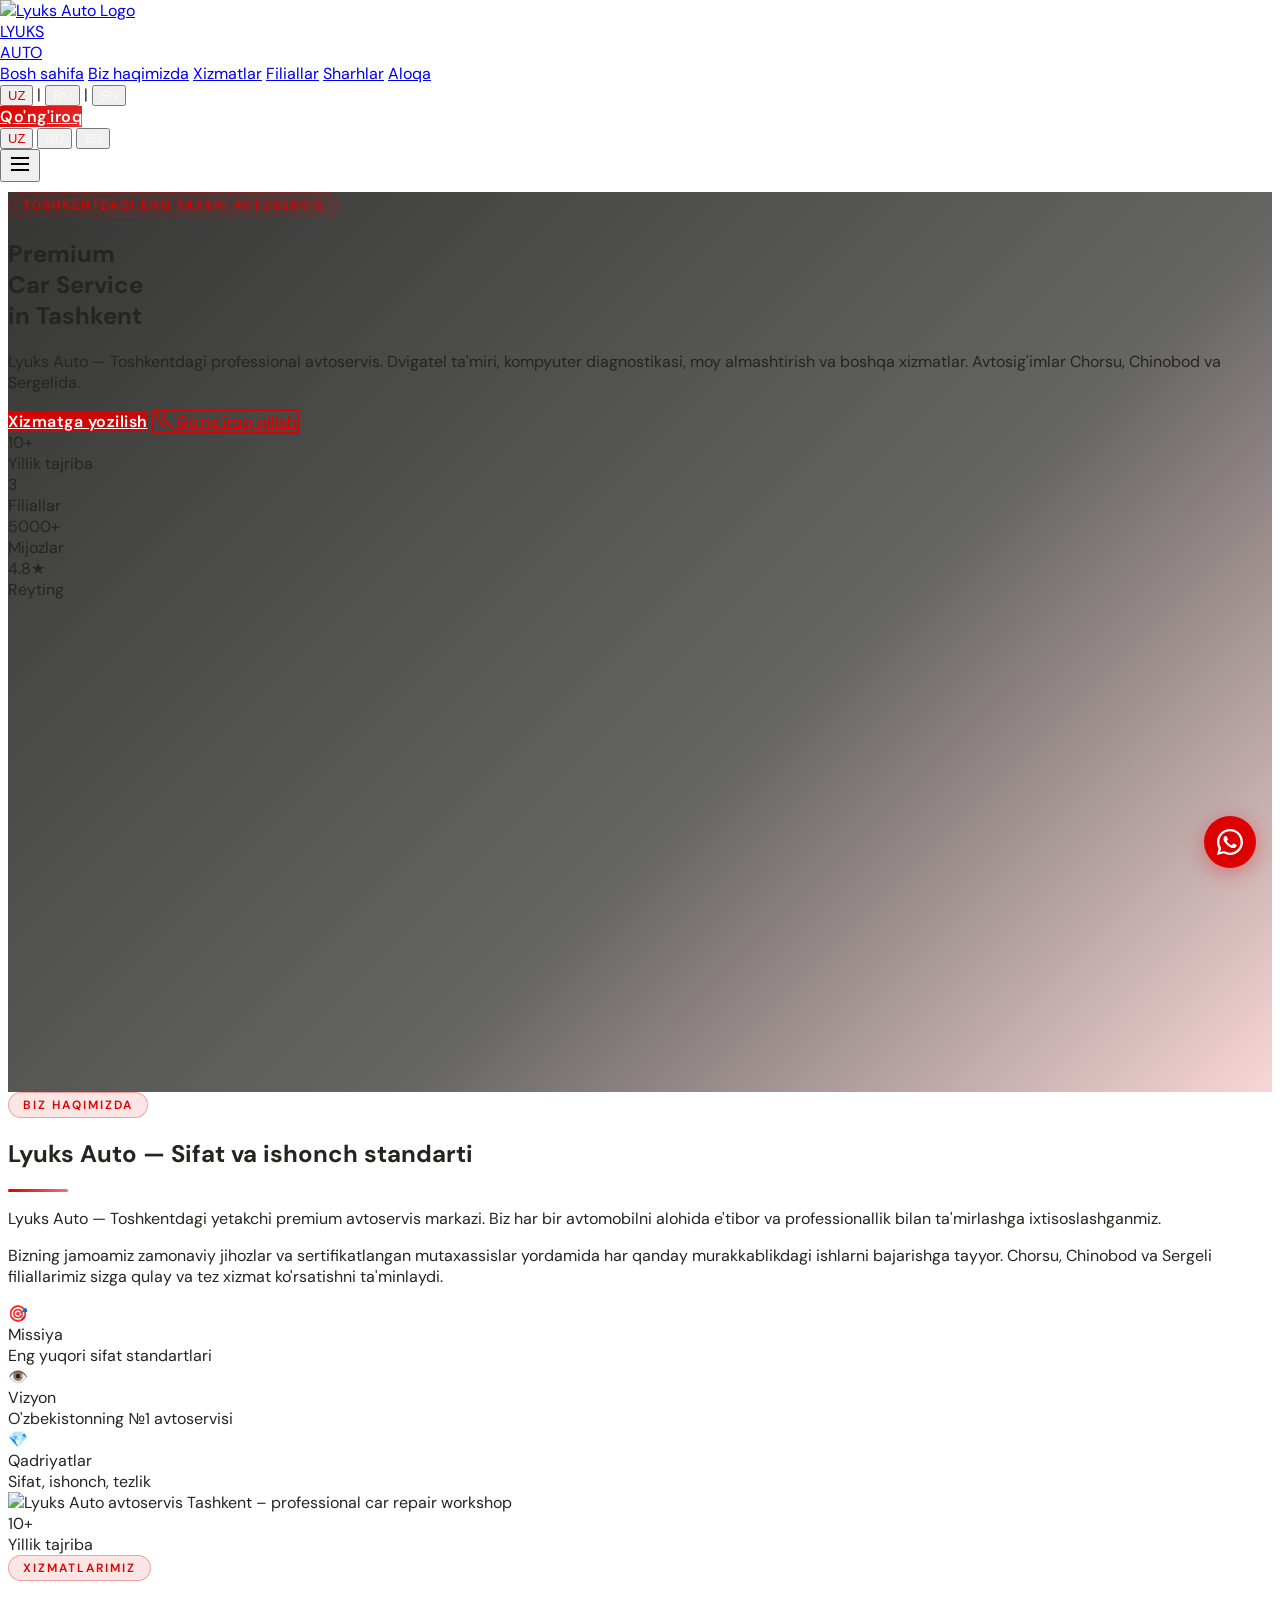
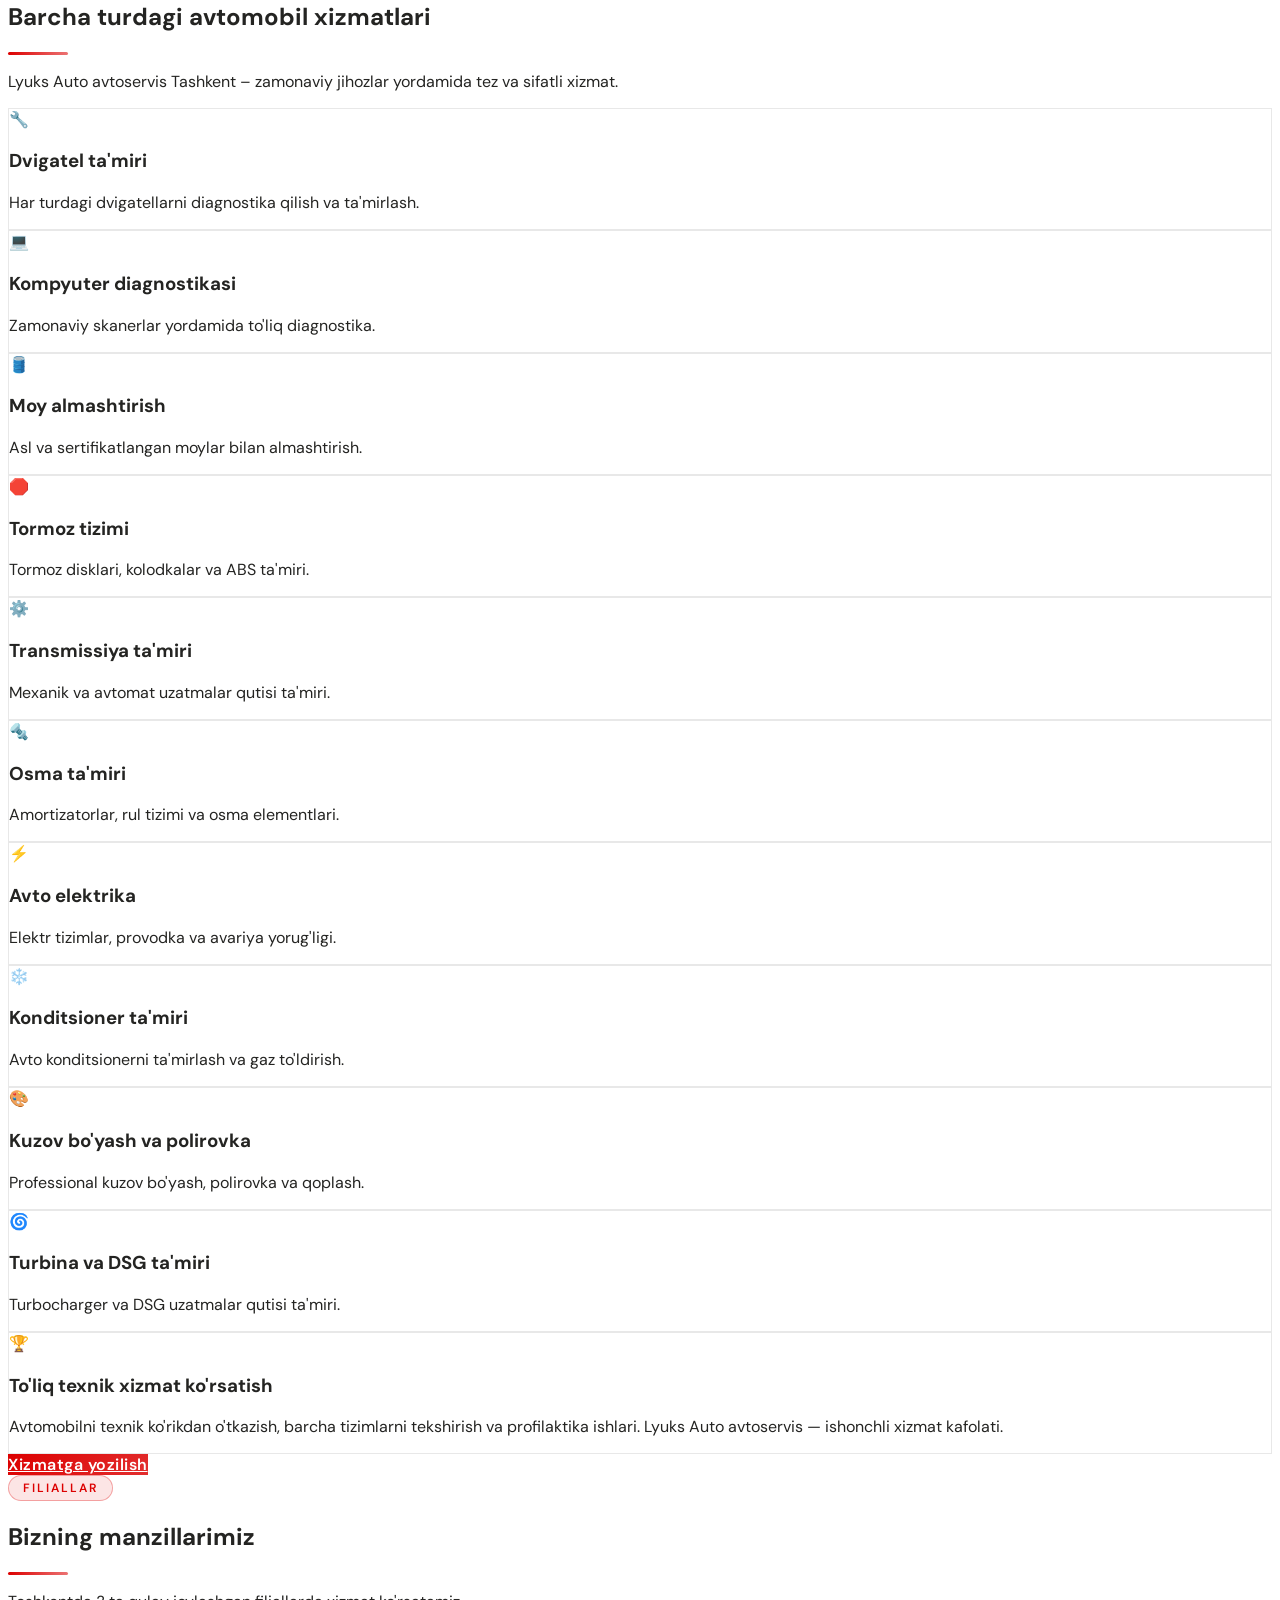
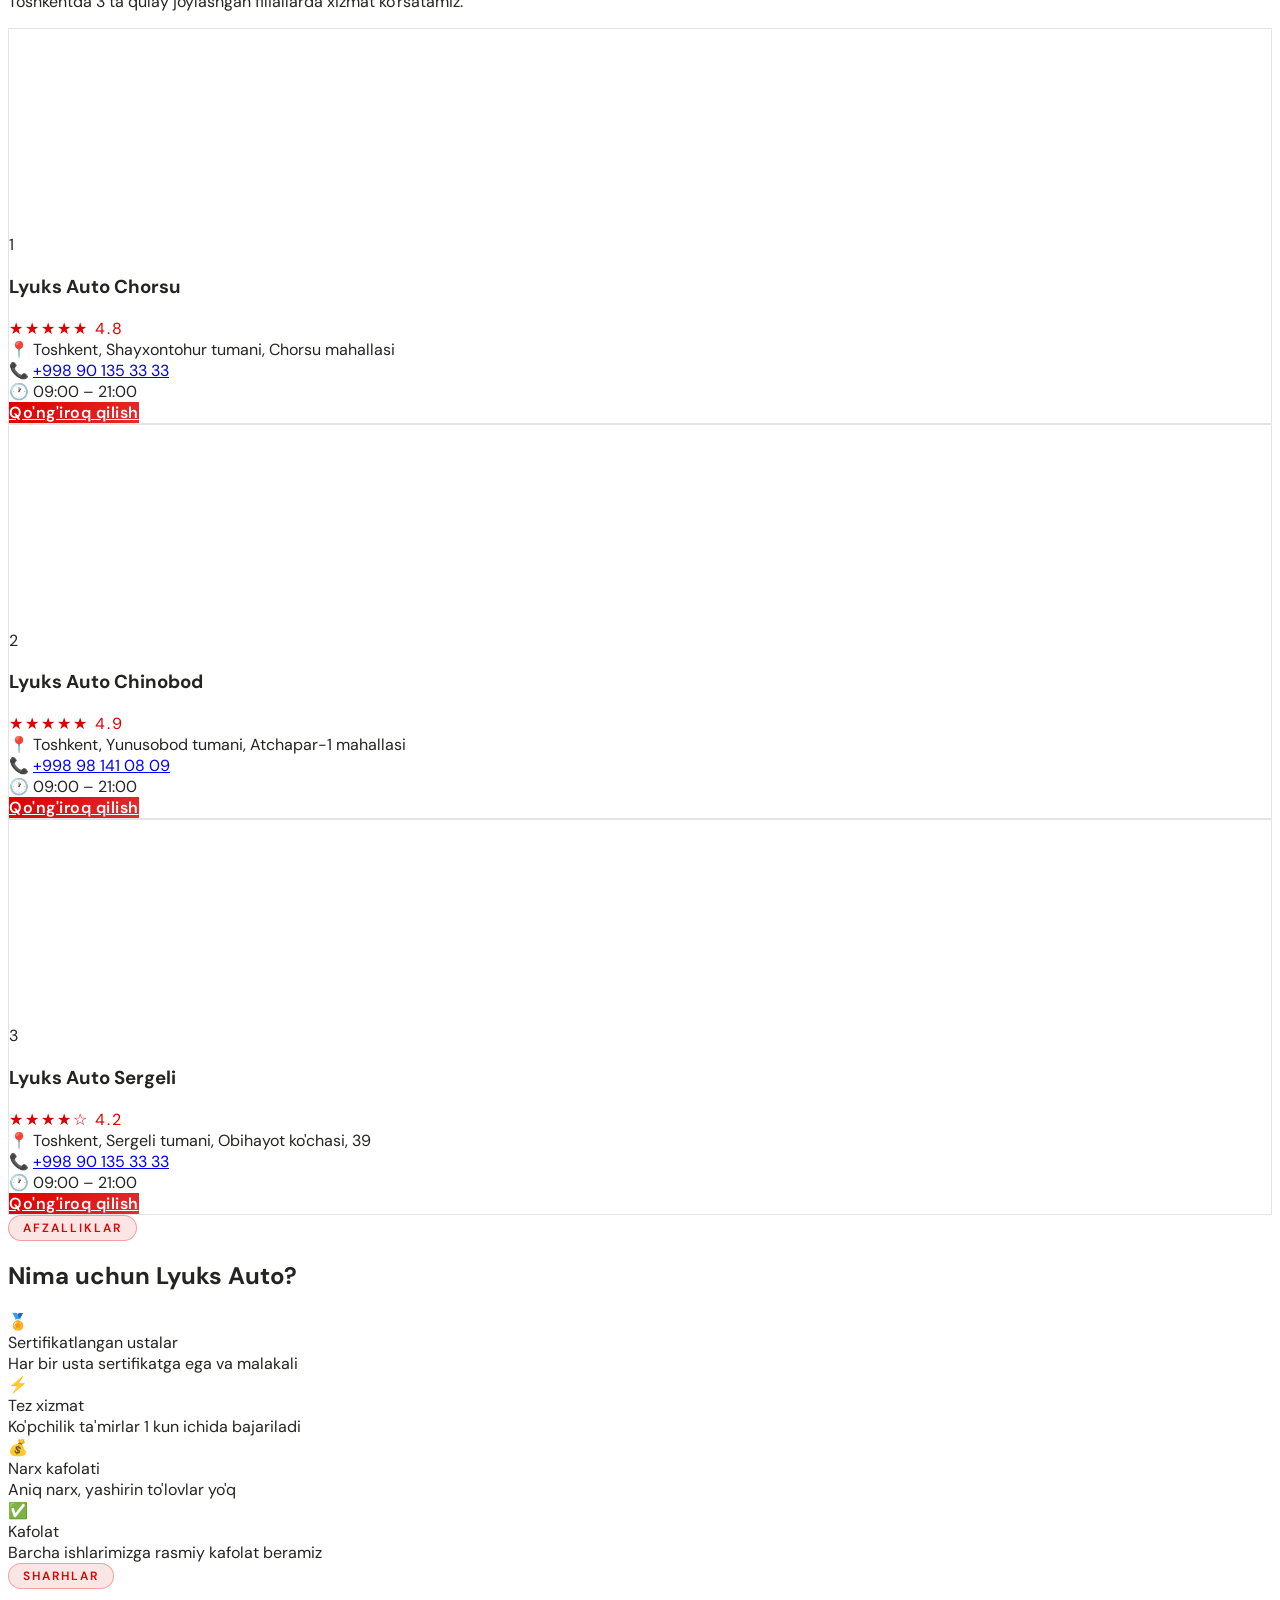
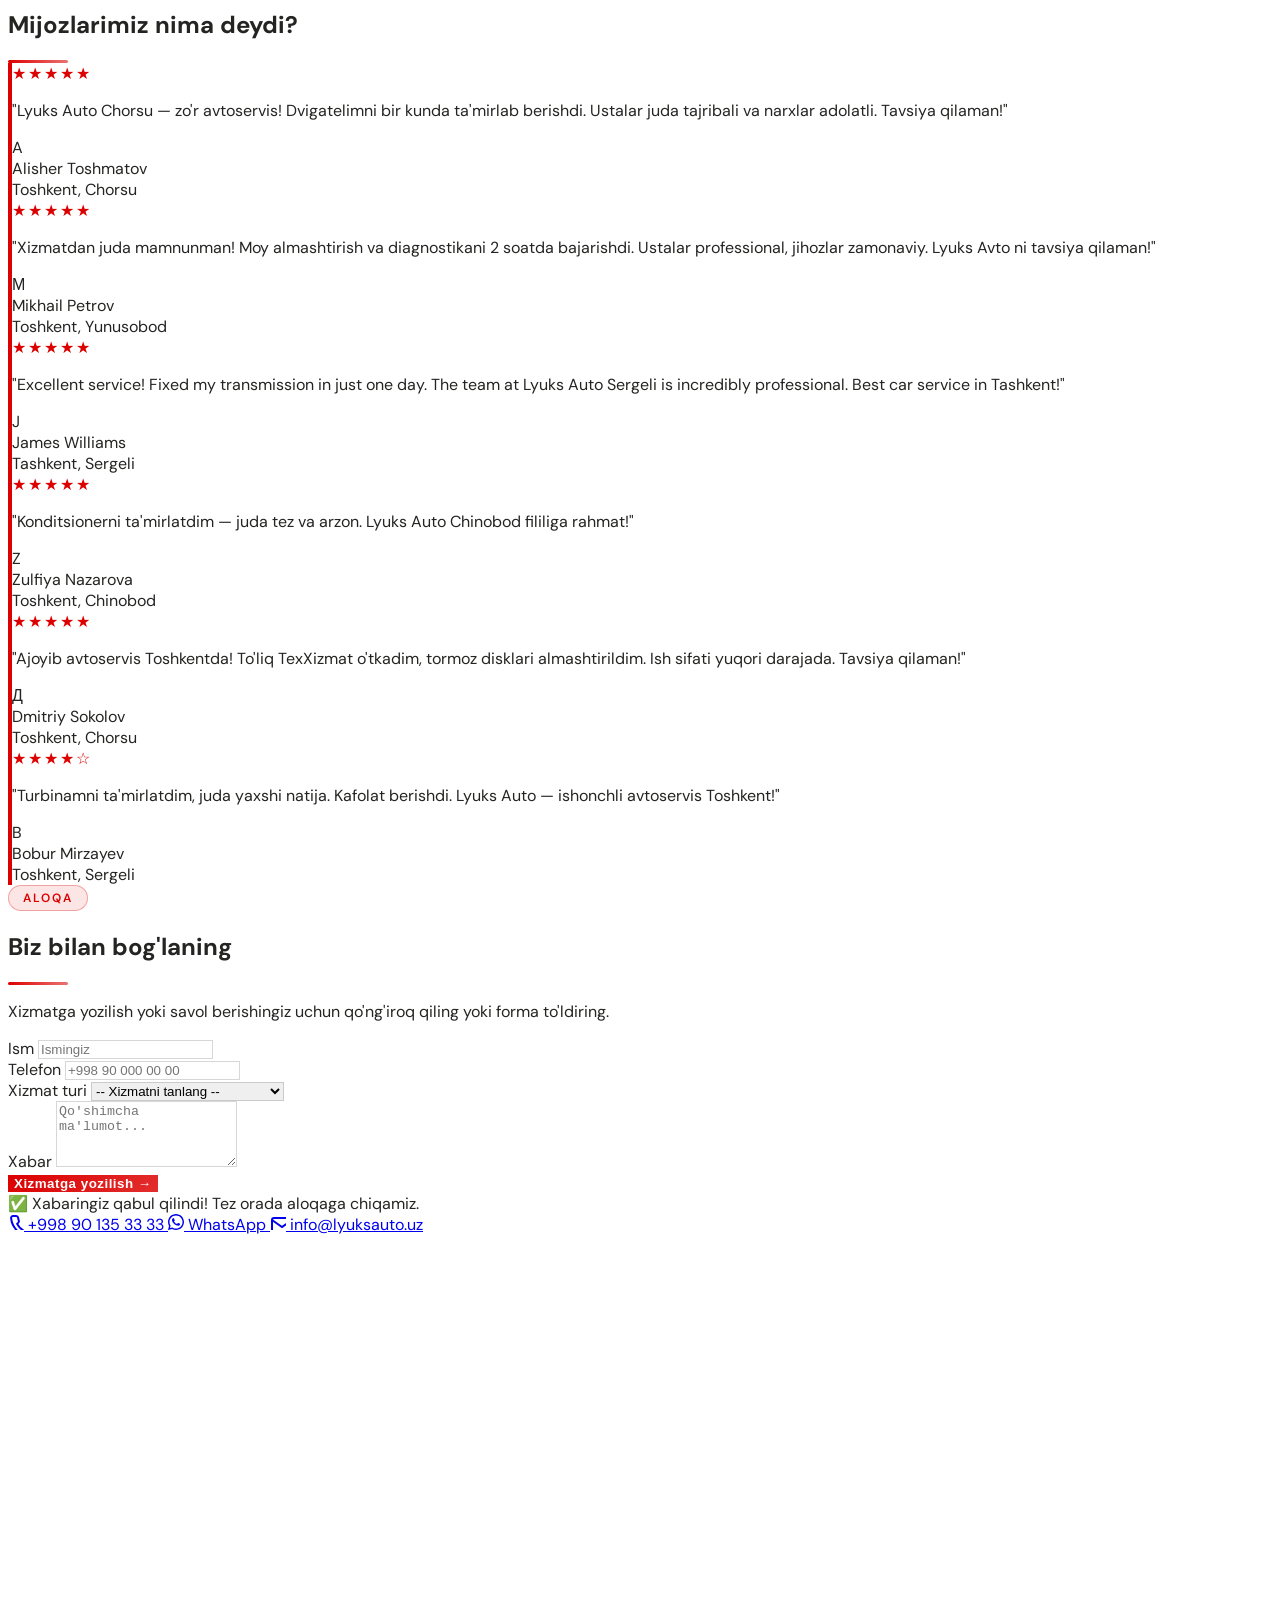
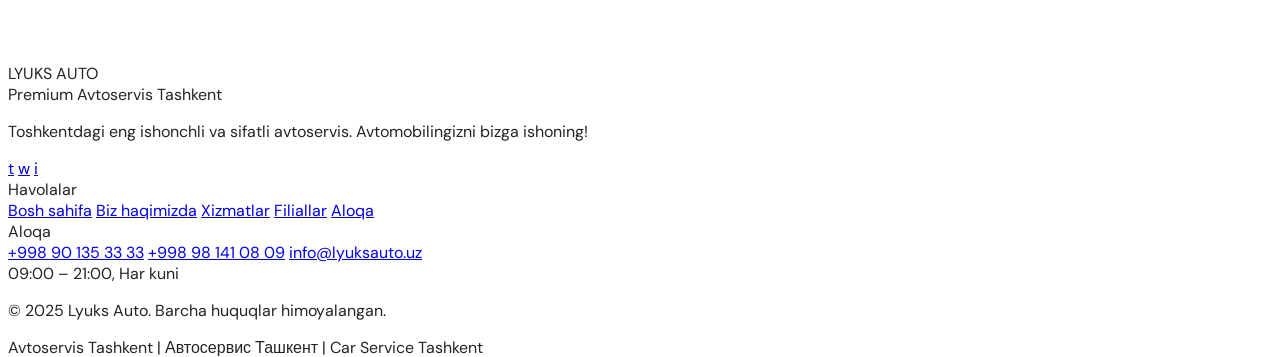
==== index.html @ 099ea56a "Add files via upload" ====
<!DOCTYPE html>
<html lang="uz" dir="ltr">
<head>
  <meta charset="UTF-8" />
  <meta name="viewport" content="width=device-width, initial-scale=1.0" />

  <!-- Primary SEO Meta Tags -->
  <title>Lyuks Auto – Avtoservis Tashkent | Автосервис Ташкент | Car Service Tashkent</title>
  <meta name="description" content="Lyuks Auto – premium avtoservis Tashkent. Dvigatel ta'miri, diagnostika, moy almashtirish, tormoz tizimi, transmissiya ta'miri. Автосервис Ташкент. Car service Tashkent. +998 90 135 33 33" />
  <meta name="keywords" content="avtoservis toshkent, avtoservis tashkent, car service tashkent, автосервис ташкент, auto repair tashkent, lyuks auto, lyuks avtoservis, avtomobil ta'miri toshkent" />
  <meta name="robots" content="index, follow" />
  <meta name="author" content="Lyuks Auto" />
  <meta name="geo.region" content="UZ-TK" />
  <meta name="geo.placename" content="Tashkent" />
  <meta name="geo.position" content="41.2995;69.2401" />
  <meta name="ICBM" content="41.2995, 69.2401" />
  <link rel="canonical" href="https://lyuksauto.uz/" />

  <!-- Open Graph -->
  <meta property="og:type" content="website" />
  <meta property="og:url" content="https://lyuksauto.uz/" />
  <meta property="og:title" content="Lyuks Auto – Avtoservis Tashkent | Premium Car Service" />
  <meta property="og:description" content="Tashkentdagi eng yaxshi avtoservis. Dvigatel ta'miri, diagnostika, moy almashtirish va boshqa xizmatlar. +998 90 135 33 33" />
  <meta property="og:image" content="https://images.unsplash.com/photo-1625047509248-ec889cbff17f?w=1200&q=80" />
  <meta property="og:locale" content="uz_UZ" />
  <meta property="og:locale:alternate" content="ru_RU" />
  <meta property="og:locale:alternate" content="en_US" />

  <!-- Twitter Card -->
  <meta name="twitter:card" content="summary_large_image" />
  <meta name="twitter:title" content="Lyuks Auto – Car Service Tashkent" />
  <meta name="twitter:description" content="Premium avtoservis Tashkent. Автосервис Ташкент. Car service Tashkent." />
  <meta name="twitter:image" content="https://images.unsplash.com/photo-1625047509248-ec889cbff17f?w=1200&q=80" />

  <!-- Fonts -->
  <link rel="preconnect" href="https://fonts.googleapis.com" />
  <link rel="preconnect" href="https://fonts.gstatic.com" crossorigin />
  <link href="https://fonts.googleapis.com/css2?family=Cormorant+Garamond:wght@400;500;600;700&family=DM+Sans:wght@300;400;500;600&display=swap" rel="stylesheet" />

  <!-- Logo -->
  <link rel="icon" href="logo/logo_full_gold_to_red.png" type="image/X-icon" />


  <!-- Tailwind -->
  <script src="https://cdn.tailwindcss.com"></script>
  <script>
    tailwind.config = {
      theme: {
        extend: {
          colors: {
            primary: '#dc0000',
            bg: '#ffffff',
            dark: '#242422',
          },
          fontFamily: {
            display: ['Cormorant Garamond', 'serif'],
            body: ['DM Sans', 'sans-serif'],
          }
        }
      }
    }
  </script>

  <!-- Schema.org Structured Data -->
  <script type="application/ld+json">
  [
    {
      "@context": "https://schema.org",
      "@type": "AutoRepair",
      "name": "Lyuks Auto",
      "description": "Premium car repair and maintenance service in Tashkent, Uzbekistan",
      "url": "https://lyuksauto.uz",
      "logo": "https://lyuksauto.uz/logo.png",
      "telephone": "+998901353333",
      "email": "info@lyuksauto.uz",
      "address": {
        "@type": "PostalAddress",
        "streetAddress": "Chorsu Mahallah, Shaykhantahur District",
        "addressLocality": "Tashkent",
        "addressCountry": "UZ"
      },
      "geo": {
        "@type": "GeoCoordinates",
        "latitude": 41.2995,
        "longitude": 69.2401
      },
      "openingHoursSpecification": {
        "@type": "OpeningHoursSpecification",
        "dayOfWeek": ["Monday","Tuesday","Wednesday","Thursday","Friday","Saturday","Sunday"],
        "opens": "09:00",
        "closes": "21:00"
      },
      "aggregateRating": {
        "@type": "AggregateRating",
        "ratingValue": "4.8",
        "reviewCount": "320"
      },
      "hasMap": "https://maps.google.com/?q=Lyuks+Auto+Chorsu+Tashkent",
      "sameAs": ["https://t.me/lyuksauto","https://www.instagram.com/lyuksauto"]
    },
    {
      "@context": "https://schema.org",
      "@type": "BreadcrumbList",
      "itemListElement": [
        {"@type":"ListItem","position":1,"name":"Home","item":"https://lyuksauto.uz/#home"},
        {"@type":"ListItem","position":2,"name":"Services","item":"https://lyuksauto.uz/#services"},
        {"@type":"ListItem","position":3,"name":"Branches","item":"https://lyuksauto.uz/#branches"},
        {"@type":"ListItem","position":4,"name":"Contact","item":"https://lyuksauto.uz/#contact"}
      ]
    },
    {
      "@context": "https://schema.org",
      "@type": "Organization",
      "name": "Lyuks Auto",
      "url": "https://lyuksauto.uz",
      "contactPoint": [
        {"@type":"ContactPoint","telephone":"+998901353333","contactType":"customer service","areaServed":"UZ","availableLanguage":["Uzbek","Russian","English"]},
        {"@type":"ContactPoint","telephone":"+998981410809","contactType":"customer service","areaServed":"UZ"}
      ]
    }
  ]
  </script>

  <style>
    :root {
      --color-primary: #dc0000;
      --color-bg: #ffffff;
      --color-dark: #242422;
      --color-primary-rgb: 220, 0, 0;
      --color-dark-rgb: 36, 36, 34;
      --navbar-height: 0px;
    }

    * { box-sizing: border-box; }

    html { scroll-behavior: smooth; }

    body {
      font-family: 'DM Sans', sans-serif;
      background: var(--color-bg);
      color: var(--color-dark);
      overflow-x: hidden;
    }

    /* ---- NAVBAR ---- */
    #navbar {
      position: fixed; top: 0; left: 0; right: 0; z-index: 1000;
      transition: background 0.4s, box-shadow 0.4s;
    }
    #navbar.scrolled {
      background: rgba(var(--color-dark-rgb), 0.97);
      box-shadow: 0 2px 30px rgba(var(--color-primary-rgb), 0.15);
    }

    /* ---- HERO ---- */
    .hero-bg {
      background: linear-gradient(135deg, rgba(var(--color-dark-rgb), 0.92) 0%, rgba(var(--color-dark-rgb), 0.7) 60%, rgba(var(--color-primary-rgb), 0.16) 100%),
        url('https://images.unsplash.com/photo-1517524008697-84bbe3c3fd98?w=1600&q=80') center/cover no-repeat;
      min-height: 100vh;
    }

    /* ---- NAVBAR ↔ HERO SPACING (top-of-page only) ---- */
    .hero-content {
      margin-top: var(--navbar-height);
      transition: margin-top 180ms ease;
    }
    body.at-top .hero-content {
      margin-top: calc(var(--navbar-height) + 10px);
    }

    @media (max-width: 768px) {
      body.at-top .hero-content {
        margin-top: calc(var(--navbar-height) + 6px);
      }
    }

    /* ---- GOLD LINE ---- */
    .gold-line {
      width: 60px; height: 3px;
      background: linear-gradient(90deg, var(--color-primary), rgba(var(--color-primary-rgb), 0.55));
      border-radius: 2px;
    }

    /* ---- SERVICE CARD ---- */
    .service-card {
      border: 1px solid rgba(var(--color-dark-rgb), 0.10);
      transition: all 0.3s ease;
      position: relative;
      overflow: hidden;
    }
    .service-card::before {
      content: '';
      position: absolute; bottom: 0; left: 0; right: 0; height: 3px;
      background: linear-gradient(90deg, var(--color-primary), rgba(var(--color-primary-rgb), 0.55));
      transform: scaleX(0);
      transition: transform 0.3s ease;
    }
    .service-card:hover { transform: translateY(-4px); box-shadow: 0 20px 50px rgba(var(--color-dark-rgb), 0.10); border-color: rgba(var(--color-primary-rgb), 0.9); }
    .service-card:hover::before { transform: scaleX(1); }

    /* ---- BRANCH CARD ---- */
    .branch-card {
      border: 1px solid rgba(var(--color-dark-rgb), 0.12);
      transition: box-shadow 0.3s;
    }
    .branch-card:hover { box-shadow: 0 16px 40px rgba(var(--color-primary-rgb), 0.18); }

    /* ---- BTN GOLD ---- */
    .btn-gold {
      background: linear-gradient(135deg, var(--color-primary), rgba(var(--color-primary-rgb), 0.82));
      color: #ffffff;
      font-weight: 600;
      letter-spacing: 0.5px;
      transition: all 0.3s;
      border: none;
    }
    .btn-gold:hover { background: linear-gradient(135deg, rgba(var(--color-primary-rgb), 0.88), var(--color-primary)); transform: translateY(-2px); box-shadow: 0 8px 24px rgba(var(--color-primary-rgb), 0.35); }

    .btn-outline-gold {
      border: 2px solid var(--color-primary);
      color: var(--color-primary);
      background: transparent;
      font-weight: 600;
      transition: all 0.3s;
    }
    .btn-outline-gold:hover { background: var(--color-primary); color: #ffffff; transform: translateY(-2px); }

    /* ---- TESTIMONIAL ---- */
    .testimonial-card {
      border-left: 4px solid var(--color-primary);
    }

    /* ---- SCROLL TO TOP ---- */
    #scrollTop {
      position: fixed; bottom: 88px; right: 24px; z-index: 999;
      width: 44px; height: 44px;
      background: linear-gradient(135deg, var(--color-primary), rgba(var(--color-primary-rgb), 0.82));
      border-radius: 50%;
      display: flex; align-items: center; justify-content: center;
      cursor: pointer;
      box-shadow: 0 4px 16px rgba(var(--color-primary-rgb), 0.35);
      opacity: 0; pointer-events: none;
      transition: opacity 0.3s;
    }
    #scrollTop.visible { opacity: 1; pointer-events: auto; }

    /* ---- WHATSAPP ---- */
    #whatsapp-btn {
      position: fixed; bottom: 32px; right: 24px; z-index: 999;
      width: 52px; height: 52px;
      background: var(--color-primary);
      border-radius: 50%;
      display: flex; align-items: center; justify-content: center;
      box-shadow: 0 4px 20px rgba(var(--color-primary-rgb), 0.35);
      transition: transform 0.3s;
    }
    #whatsapp-btn:hover { transform: scale(1.1); }

    /* ---- MOBILE NAV ---- */
    #mobile-menu {
      display: none;
      background: rgba(var(--color-dark-rgb), 0.98);
      border-top: 1px solid rgba(var(--color-primary-rgb), 0.22);
    }
    #mobile-menu.open { display: block; }

    /* ---- SECTION FADE ---- */
    .fade-in { opacity: 0; transform: translateY(30px); transition: opacity 0.7s ease, transform 0.7s ease; }
    .fade-in.visible { opacity: 1; transform: translateY(0); }

    /* ---- LANG SWITCHER ---- */
    .lang-btn { color: rgba(255,255,255,0.6); font-size: 13px; font-weight: 500; cursor: pointer; transition: color 0.2s; }
    .lang-btn.active, .lang-btn:hover { color: var(--color-primary); }

    /* star rating */
    .stars { color: var(--color-primary); letter-spacing: 2px; }

    /* section tag */
    .section-tag {
      display: inline-block;
      background: rgba(var(--color-primary-rgb), 0.10);
      color: var(--color-primary);
      font-size: 12px;
      font-weight: 600;
      letter-spacing: 2px;
      text-transform: uppercase;
      padding: 4px 14px;
      border-radius: 20px;
      border: 1px solid rgba(var(--color-primary-rgb), 0.30);
    }

    /* map iframe */
    iframe { border: 0; }

    /* Form */
    .form-input {
      border: 1px solid rgba(var(--color-dark-rgb), 0.18);
      outline: none;
      transition: border-color 0.2s;
    }
    .form-input:focus { border-color: var(--color-primary); }
  </style>
</head>
<body>

<!-- ===================== NAVBAR ===================== -->
<nav id="navbar" class="py-4 px-6 md:px-12">
  <div class="max-w-7xl mx-auto flex items-center justify-between">
    <!-- Logo -->
    <a href="#home" class="flex items-center gap-3">
      <div class="w-10 h-10 rounded-full  flex items-center justify-center">
        <!-- <svg width="20" height="20" viewBox="0 0 24 24" fill="none" stroke="#242422" stroke-width="2.5">
          <path d="M14 2H6a2 2 0 00-2 2v16a2 2 0 002 2h12a2 2 0 002-2V8z"/><polyline points="14 2 14 8 20 8"/>
        </svg> -->
        <img 
          src="logo/logo_full_gold_to_red.png" 
          alt="Lyuks Auto Logo" 
          class="h-10 w-auto md:h-12 lg:h-14 object-contain transition-transform duration-300 group-hover:scale-105"
        >
      </div>
      <div>
        <div class="font-display text-xl font-bold text-white leading-none">LYUKS</div>
        <div class="text-xs text-primary font-body font-medium tracking-widest">AUTO</div>
      </div>
    </a>

    <!-- Desktop Nav -->
    <div class="hidden md:flex items-center gap-8">
      <a href="#home" class="nav-link text-white/80 hover:text-primary text-sm font-medium transition-colors" data-i18n="nav_home">Bosh sahifa</a>
      <a href="#about" class="nav-link text-white/80 hover:text-primary text-sm font-medium transition-colors" data-i18n="nav_about">Biz haqimizda</a>
      <a href="#services" class="nav-link text-white/80 hover:text-primary text-sm font-medium transition-colors" data-i18n="nav_services">Xizmatlar</a>
      <a href="#branches" class="nav-link text-white/80 hover:text-primary text-sm font-medium transition-colors" data-i18n="nav_branches">Filiallar</a>
      <a href="#testimonials" class="nav-link text-white/80 hover:text-primary text-sm font-medium transition-colors" data-i18n="nav_testimonials">Sharhlar</a>
      <a href="#contact" class="nav-link text-white/80 hover:text-primary text-sm font-medium transition-colors" data-i18n="nav_contact">Aloqa</a>
    </div>

    <!-- Right: Lang + CTA -->
    <div class="hidden md:flex items-center gap-6">
      <div class="flex items-center gap-3">
        <button class="lang-btn active" onclick="setLang('uz')">UZ</button>
        <span class="text-white/20">|</span>
        <button class="lang-btn" onclick="setLang('ru')">RU</button>
        <span class="text-white/20">|</span>
        <button class="lang-btn" onclick="setLang('en')">EN</button>
      </div>
      <a href="tel:+998901353333" class="btn-gold px-5 py-2 rounded-full text-sm" data-i18n="nav_call">Qo'ng'iroq</a>
    </div>

    <!-- Mobile Hamburger -->
    <div class="flex md:hidden items-center gap-4">
      <div class="flex items-center gap-2">
        <button class="lang-btn active text-xs" onclick="setLang('uz')">UZ</button>
        <button class="lang-btn text-xs" onclick="setLang('ru')">RU</button>
        <button class="lang-btn text-xs" onclick="setLang('en')">EN</button>
      </div>
      <button id="hamburger" onclick="toggleMenu()" class="text-white p-2">
        <svg width="24" height="24" fill="none" stroke="currentColor" stroke-width="2">
          <path d="M3 12h18M3 6h18M3 18h18"/>
        </svg>
      </button>
    </div>
  </div>

  <!-- Mobile Menu -->
  <div id="mobile-menu" class="md:hidden mt-4 rounded-xl overflow-hidden">
    <div class="px-6 py-4 flex flex-col gap-4">
      <a href="#home" onclick="toggleMenu()" class="text-white/80 hover:text-primary text-sm font-medium" data-i18n="nav_home">Bosh sahifa</a>
      <a href="#about" onclick="toggleMenu()" class="text-white/80 hover:text-primary text-sm font-medium" data-i18n="nav_about">Biz haqimizda</a>
      <a href="#services" onclick="toggleMenu()" class="text-white/80 hover:text-primary text-sm font-medium" data-i18n="nav_services">Xizmatlar</a>
      <a href="#branches" onclick="toggleMenu()" class="text-white/80 hover:text-primary text-sm font-medium" data-i18n="nav_branches">Filiallar</a>
      <a href="#testimonials" onclick="toggleMenu()" class="text-white/80 hover:text-primary text-sm font-medium" data-i18n="nav_testimonials">Sharhlar</a>
      <a href="#contact" onclick="toggleMenu()" class="text-white/80 hover:text-primary text-sm font-medium" data-i18n="nav_contact">Aloqa</a>
      <a href="tel:+998901353333" class="btn-gold px-5 py-2 rounded-full text-sm text-center mt-2" data-i18n="nav_call">Qo'ng'iroq</a>
    </div>
  </div>
</nav>

<!-- ===================== HERO ===================== -->
<section id="home" class="hero-bg flex items-center">
  <div class="hero-content max-w-7xl mx-auto px-6 md:px-12 py-24 md:py-0 w-full">
    <div class="max-w-3xl fade-in">
      <div class="section-tag mb-6" data-i18n="hero_tag">Toshkentdagi eng yaxshi avtoservis</div>
      <h1 class="font-display text-5xl md:text-7xl font-bold text-white leading-tight mb-6">
        <span data-i18n="hero_h1a">Premium</span><br/>
        <span class="text-primary" data-i18n="hero_h1b">Car Service</span><br/>
        <span data-i18n="hero_h1c">in Tashkent</span>
      </h1>
      <p class="text-white/70 text-lg md:text-xl font-body mb-10 max-w-xl leading-relaxed" data-i18n="hero_sub">
        Lyuks Auto — Toshkentdagi professional avtoservis. Dvigatel ta'miri, kompyuter diagnostikasi, moy almashtirish va boshqa xizmatlar. Avtosigʻimlar Chorsu, Chinobod va Sergelida.
      </p>
      <div class="flex flex-wrap gap-4">
        <a href="#contact" class="btn-gold px-8 py-4 rounded-full text-base font-semibold" data-i18n="hero_book">Xizmatga yozilish</a>
        <a href="tel:+998901353333" class="btn-outline-gold px-8 py-4 rounded-full text-base font-semibold flex items-center gap-2">
          <svg width="18" height="18" fill="none" stroke="currentColor" stroke-width="2"><path d="M22 16.92v3a2 2 0 01-2.18 2A19.79 19.79 0 013.1 4.18 2 2 0 015.09 2h3a2 2 0 012 1.72c.127.96.361 1.903.7 2.81a2 2 0 01-.45 2.11L9.12 9.91a16 16 0 006.97 6.97l1.27-1.27a2 2 0 012.11-.45c.907.339 1.85.573 2.81.7A2 2 0 0122 16.92z"/></svg>
          <span data-i18n="hero_call">Qo'ng'iroq qilish</span>
        </a>
      </div>
      <!-- Stats -->
      <div class="flex flex-wrap gap-10 mt-16">
        <div>
          <div class="font-display text-4xl font-bold text-primary">10+</div>
          <div class="text-white/60 text-sm mt-1" data-i18n="stat_years">Yillik tajriba</div>
        </div>
        <div>
          <div class="font-display text-4xl font-bold text-primary">3</div>
          <div class="text-white/60 text-sm mt-1" data-i18n="stat_branches">Filiallar</div>
        </div>
        <div>
          <div class="font-display text-4xl font-bold text-primary">5000+</div>
          <div class="text-white/60 text-sm mt-1" data-i18n="stat_clients">Mijozlar</div>
        </div>
        <div>
          <div class="font-display text-4xl font-bold text-primary">4.8★</div>
          <div class="text-white/60 text-sm mt-1" data-i18n="stat_rating">Reyting</div>
        </div>
      </div>
    </div>
  </div>
</section>

<!-- ===================== ABOUT ===================== -->
<section id="about" class="py-24 bg-bg">
  <div class="max-w-7xl mx-auto px-6 md:px-12">
    <div class="grid md:grid-cols-2 gap-16 items-center">
      <div class="fade-in">
        <div class="section-tag mb-5" data-i18n="about_tag">Biz haqimizda</div>
        <h2 class="font-display text-4xl md:text-5xl font-bold text-dark leading-tight mb-6" data-i18n="about_h2">Lyuks Auto — Sifat va ishonch standarti</h2>
        <div class="gold-line mb-8"></div>
        <p class="text-dark/75 leading-relaxed mb-5" data-i18n="about_p1">
          Lyuks Auto — Toshkentdagi yetakchi premium avtoservis markazi. Biz har bir avtomobilni alohida e'tibor va professionallik bilan ta'mirlashga ixtisoslashganmiz.
        </p>
        <p class="text-dark/75 leading-relaxed mb-8" data-i18n="about_p2">
          Bizning jamoamiz zamonaviy jihozlar va sertifikatlangan mutaxassislar yordamida har qanday murakkablikdagi ishlarni bajarishga tayyor. Chorsu, Chinobod va Sergeli filiallarimiz sizga qulay va tez xizmat ko'rsatishni ta'minlaydi.
        </p>
        <div class="grid grid-cols-3 gap-6">
          <div class="text-center p-4 rounded-2xl bg-bg border border-dark/10">
            <div class="text-2xl mb-2">🎯</div>
            <div class="font-semibold text-sm text-dark" data-i18n="about_mission_title">Missiya</div>
            <div class="text-xs text-dark/65 mt-1" data-i18n="about_mission">Eng yuqori sifat standartlari</div>
          </div>
          <div class="text-center p-4 rounded-2xl bg-bg border border-dark/10">
            <div class="text-2xl mb-2">👁️</div>
            <div class="font-semibold text-sm text-dark" data-i18n="about_vision_title">Vizyon</div>
            <div class="text-xs text-dark/65 mt-1" data-i18n="about_vision">O'zbekistonning №1 avtoservisi</div>
          </div>
          <div class="text-center p-4 rounded-2xl bg-bg border border-dark/10">
            <div class="text-2xl mb-2">💎</div>
            <div class="font-semibold text-sm text-dark" data-i18n="about_values_title">Qadriyatlar</div>
            <div class="text-xs text-dark/65 mt-1" data-i18n="about_values">Sifat, ishonch, tezlik</div>
          </div>
        </div>
      </div>
      <div class="fade-in relative">
        <div class="rounded-3xl overflow-hidden shadow-2xl aspect-[4/5]">
          <img src="https://images.unsplash.com/photo-1487754180451-c456f719a1fc?w=800&q=80"
            alt="Lyuks Auto avtoservis Tashkent – professional car repair workshop"
            loading="lazy"
            class="w-full h-full object-cover" />
        </div>
        <div class="absolute -bottom-6 -left-6 bg-dark text-white px-8 py-6 rounded-2xl shadow-xl">
          <div class="font-display text-3xl font-bold text-primary">10+</div>
          <div class="text-sm text-white/70 mt-1" data-i18n="about_exp">Yillik tajriba</div>
        </div>
      </div>
    </div>
  </div>
</section>

<!-- ===================== SERVICES ===================== -->
<section id="services" class="py-24 bg-bg">
  <div class="max-w-7xl mx-auto px-6 md:px-12">
    <div class="text-center mb-16 fade-in">
      <div class="section-tag mb-5" data-i18n="services_tag">Xizmatlarimiz</div>
      <h2 class="font-display text-4xl md:text-5xl font-bold text-dark" data-i18n="services_h2">Barcha turdagi avtomobil xizmatlari</h2>
      <div class="gold-line mx-auto mt-6"></div>
      <p class="text-dark/65 mt-6 max-w-xl mx-auto" data-i18n="services_sub">Lyuks Auto avtoservis Tashkent – zamonaviy jihozlar yordamida tez va sifatli xizmat.</p>
    </div>
    <div class="grid grid-cols-1 sm:grid-cols-2 lg:grid-cols-3 xl:grid-cols-4 gap-6">

      <!-- Service cards -->
      <div class="service-card bg-bg rounded-2xl p-6 fade-in">
        <div class="w-12 h-12 rounded-xl bg-primary/10 flex items-center justify-center mb-4">
          <span class="text-2xl">🔧</span>
        </div>
        <h3 class="font-semibold text-dark mb-2" data-i18n="srv1_title">Dvigatel ta'miri</h3>
        <p class="text-sm text-dark/65" data-i18n="srv1_desc">Har turdagi dvigatellarni diagnostika qilish va ta'mirlash.</p>
      </div>

      <div class="service-card bg-bg rounded-2xl p-6 fade-in">
        <div class="w-12 h-12 rounded-xl bg-primary/10 flex items-center justify-center mb-4">
          <span class="text-2xl">💻</span>
        </div>
        <h3 class="font-semibold text-dark mb-2" data-i18n="srv2_title">Kompyuter diagnostikasi</h3>
        <p class="text-sm text-dark/65" data-i18n="srv2_desc">Zamonaviy skanerlar yordamida to'liq diagnostika.</p>
      </div>

      <div class="service-card bg-bg rounded-2xl p-6 fade-in">
        <div class="w-12 h-12 rounded-xl bg-primary/10 flex items-center justify-center mb-4">
          <span class="text-2xl">🛢️</span>
        </div>
        <h3 class="font-semibold text-dark mb-2" data-i18n="srv3_title">Moy almashtirish</h3>
        <p class="text-sm text-dark/65" data-i18n="srv3_desc">Asl va sertifikatlangan moylar bilan almashtirish.</p>
      </div>

      <div class="service-card bg-bg rounded-2xl p-6 fade-in">
        <div class="w-12 h-12 rounded-xl bg-primary/10 flex items-center justify-center mb-4">
          <span class="text-2xl">🛑</span>
        </div>
        <h3 class="font-semibold text-dark mb-2" data-i18n="srv4_title">Tormoz tizimi</h3>
        <p class="text-sm text-dark/65" data-i18n="srv4_desc">Tormoz disklari, kolodkalar va ABS ta'miri.</p>
      </div>

      <div class="service-card bg-bg rounded-2xl p-6 fade-in">
        <div class="w-12 h-12 rounded-xl bg-primary/10 flex items-center justify-center mb-4">
          <span class="text-2xl">⚙️</span>
        </div>
        <h3 class="font-semibold text-dark mb-2" data-i18n="srv5_title">Transmissiya ta'miri</h3>
        <p class="text-sm text-dark/65" data-i18n="srv5_desc">Mexanik va avtomat uzatmalar qutisi ta'miri.</p>
      </div>

      <div class="service-card bg-bg rounded-2xl p-6 fade-in">
        <div class="w-12 h-12 rounded-xl bg-primary/10 flex items-center justify-center mb-4">
          <span class="text-2xl">🔩</span>
        </div>
        <h3 class="font-semibold text-dark mb-2" data-i18n="srv6_title">Osma ta'miri</h3>
        <p class="text-sm text-dark/65" data-i18n="srv6_desc">Amortizatorlar, rul tizimi va osma elementlari.</p>
      </div>

      <div class="service-card bg-bg rounded-2xl p-6 fade-in">
        <div class="w-12 h-12 rounded-xl bg-primary/10 flex items-center justify-center mb-4">
          <span class="text-2xl">⚡</span>
        </div>
        <h3 class="font-semibold text-dark mb-2" data-i18n="srv7_title">Avto elektrika</h3>
        <p class="text-sm text-dark/65" data-i18n="srv7_desc">Elektr tizimlar, provodka va avariya yorug'ligi.</p>
      </div>

      <div class="service-card bg-bg rounded-2xl p-6 fade-in">
        <div class="w-12 h-12 rounded-xl bg-primary/10 flex items-center justify-center mb-4">
          <span class="text-2xl">❄️</span>
        </div>
        <h3 class="font-semibold text-dark mb-2" data-i18n="srv8_title">Konditsioner ta'miri</h3>
        <p class="text-sm text-dark/65" data-i18n="srv8_desc">Avto konditsionerni ta'mirlash va gaz to'ldirish.</p>
      </div>

      <div class="service-card bg-bg rounded-2xl p-6 fade-in">
        <div class="w-12 h-12 rounded-xl bg-primary/10 flex items-center justify-center mb-4">
          <span class="text-2xl">🎨</span>
        </div>
        <h3 class="font-semibold text-dark mb-2" data-i18n="srv9_title">Kuzov bo'yash va polirovka</h3>
        <p class="text-sm text-dark/65" data-i18n="srv9_desc">Professional kuzov bo'yash, polirovka va qoplash.</p>
      </div>

      <div class="service-card bg-bg rounded-2xl p-6 fade-in">
        <div class="w-12 h-12 rounded-xl bg-primary/10 flex items-center justify-center mb-4">
          <span class="text-2xl">🌀</span>
        </div>
        <h3 class="font-semibold text-dark mb-2" data-i18n="srv10_title">Turbina va DSG ta'miri</h3>
        <p class="text-sm text-dark/65" data-i18n="srv10_desc">Turbocharger va DSG uzatmalar qutisi ta'miri.</p>
      </div>

      <div class="service-card bg-bg rounded-2xl p-6 fade-in sm:col-span-2">
        <div class="w-12 h-12 rounded-xl bg-primary/10 flex items-center justify-center mb-4">
          <span class="text-2xl">🏆</span>
        </div>
        <h3 class="font-semibold text-dark mb-2" data-i18n="srv11_title">To'liq texnik xizmat ko'rsatish</h3>
        <p class="text-sm text-dark/65" data-i18n="srv11_desc">Avtomobilni texnik ko'rikdan o'tkazish, barcha tizimlarni tekshirish va profilaktika ishlari. Lyuks Auto avtoservis — ishonchli xizmat kafolati.</p>
      </div>

    </div>
    <div class="text-center mt-12">
      <a href="#contact" class="btn-gold px-10 py-4 rounded-full text-base font-semibold inline-block" data-i18n="services_cta">Xizmatga yozilish</a>
    </div>
  </div>
</section>

<!-- ===================== BRANCHES ===================== -->
<section id="branches" class="py-24 bg-bg">
  <div class="max-w-7xl mx-auto px-6 md:px-12">
    <div class="text-center mb-16 fade-in">
      <div class="section-tag mb-5" data-i18n="branches_tag">Filiallar</div>
      <h2 class="font-display text-4xl md:text-5xl font-bold text-dark" data-i18n="branches_h2">Bizning manzillarimiz</h2>
      <div class="gold-line mx-auto mt-6"></div>
      <p class="text-dark/65 mt-6 max-w-xl mx-auto" data-i18n="branches_sub">Toshkentda 3 ta qulay joylashgan filiallarda xizmat ko'rsatamiz.</p>
    </div>

    <div class="grid md:grid-cols-3 gap-8">

      <!-- Branch 1: Chorsu -->
      <div class="branch-card rounded-3xl overflow-hidden fade-in">
        <div class="aspect-video overflow-hidden">
          <iframe
            src="https://www.google.com/maps/embed?pb=!1m18!1m12!1m3!1d2995.123!2d69.2401!3d41.2995!2m3!1f0!2f0!3f0!3m2!1i1024!2i768!4f13.1!3m3!1m2!1s0x38ae8b0cc379e9c3%3A0x5cd1c5c23ff11f73!2sChorsu%2C%20Tashkent!5e0!3m2!1sen!2suz!4v1699000000000"
            width="100%" height="200" allowfullscreen loading="lazy"
            title="Lyuks Auto Chorsu location map"
            aria-label="Google Maps – Lyuks Auto Chorsu branch"></iframe>
        </div>
        <div class="p-6">
          <div class="flex items-center gap-2 mb-3">
            <div class="w-8 h-8 rounded-full bg-primary flex items-center justify-center text-white font-bold text-sm">1</div>
            <h3 class="font-display text-xl font-bold" data-i18n="b1_name">Lyuks Auto Chorsu</h3>
          </div>
          <div class="stars text-sm mb-3">★★★★★ <span class="text-dark/65 font-body text-xs ml-1">4.8</span></div>
          <div class="space-y-2 text-sm text-dark/75">
            <div class="flex gap-2 items-start">
              <span class="mt-0.5">📍</span>
              <span data-i18n="b1_addr">Toshkent, Shayxontohur tumani, Chorsu mahallasi</span>
            </div>
            <div class="flex gap-2 items-center">
              <span>📞</span>
              <a href="tel:+998901353333" class="text-primary font-semibold hover:underline">+998 90 135 33 33</a>
            </div>
            <div class="flex gap-2 items-center">
              <span>🕐</span>
              <span>09:00 – 21:00</span>
            </div>
          </div>
          <a href="tel:+998901353333" class="btn-gold mt-5 w-full py-3 rounded-xl text-sm font-semibold text-center block" data-i18n="branch_call">Qo'ng'iroq qilish</a>
        </div>
      </div>

      <!-- Branch 2: Chinobod -->
      <div class="branch-card rounded-3xl overflow-hidden fade-in">
        <div class="aspect-video overflow-hidden">
          <iframe
            src="https://www.google.com/maps/embed?pb=!1m18!1m12!1m3!1d2994.5!2d69.3100!3d41.3600!2m3!1f0!2f0!3f0!3m2!1i1024!2i768!4f13.1!3m3!1m2!1s0x38aef5b5ac53d94f%3A0x9f42c7f8c5a5d6!2sYunusobod%2C%20Tashkent!5e0!3m2!1sen!2suz!4v1699000000001"
            width="100%" height="200" allowfullscreen loading="lazy"
            title="Lyuks Auto Chinobod location map"
            aria-label="Google Maps – Lyuks Auto Chinobod branch"></iframe>
        </div>
        <div class="p-6">
          <div class="flex items-center gap-2 mb-3">
            <div class="w-8 h-8 rounded-full bg-primary flex items-center justify-center text-white font-bold text-sm">2</div>
            <h3 class="font-display text-xl font-bold" data-i18n="b2_name">Lyuks Auto Chinobod</h3>
          </div>
          <div class="stars text-sm mb-3">★★★★★ <span class="text-dark/65 font-body text-xs ml-1">4.9</span></div>
          <div class="space-y-2 text-sm text-dark/75">
            <div class="flex gap-2 items-start">
              <span class="mt-0.5">📍</span>
              <span data-i18n="b2_addr">Toshkent, Yunusobod tumani, Atchapar-1 mahallasi</span>
            </div>
            <div class="flex gap-2 items-center">
              <span>📞</span>
              <a href="tel:+998981410809" class="text-primary font-semibold hover:underline">+998 98 141 08 09</a>
            </div>
            <div class="flex gap-2 items-center">
              <span>🕐</span>
              <span>09:00 – 21:00</span>
            </div>
          </div>
          <a href="tel:+998981410809" class="btn-gold mt-5 w-full py-3 rounded-xl text-sm font-semibold text-center block" data-i18n="branch_call">Qo'ng'iroq qilish</a>
        </div>
      </div>

      <!-- Branch 3: Sergeli -->
      <div class="branch-card rounded-3xl overflow-hidden fade-in">
        <div class="aspect-video overflow-hidden">
          <iframe
            src="https://www.google.com/maps/embed?pb=!1m18!1m12!1m3!1d2996.8!2d69.2000!3d41.2200!2m3!1f0!2f0!3f0!3m2!1i1024!2i768!4f13.1!3m3!1m2!1s0x38ae5b0bce7893e9%3A0x1b1e2a3c4d5e6f!2sSergeli%2C%20Tashkent!5e0!3m2!1sen!2suz!4v1699000000002"
            width="100%" height="200" allowfullscreen loading="lazy"
            title="Lyuks Auto Sergeli location map"
            aria-label="Google Maps – Lyuks Auto Sergeli branch"></iframe>
        </div>
        <div class="p-6">
          <div class="flex items-center gap-2 mb-3">
            <div class="w-8 h-8 rounded-full bg-primary flex items-center justify-center text-white font-bold text-sm">3</div>
            <h3 class="font-display text-xl font-bold" data-i18n="b3_name">Lyuks Auto Sergeli</h3>
          </div>
          <div class="stars text-sm mb-3">★★★★☆ <span class="text-dark/65 font-body text-xs ml-1">4.2</span></div>
          <div class="space-y-2 text-sm text-dark/75">
            <div class="flex gap-2 items-start">
              <span class="mt-0.5">📍</span>
              <span data-i18n="b3_addr">Toshkent, Sergeli tumani, Obihayot ko'chasi, 39</span>
            </div>
            <div class="flex gap-2 items-center">
              <span>📞</span>
              <a href="tel:+998901353333" class="text-primary font-semibold hover:underline">+998 90 135 33 33</a>
            </div>
            <div class="flex gap-2 items-center">
              <span>🕐</span>
              <span>09:00 – 21:00</span>
            </div>
          </div>
          <a href="tel:+998901353333" class="btn-gold mt-5 w-full py-3 rounded-xl text-sm font-semibold text-center block" data-i18n="branch_call">Qo'ng'iroq qilish</a>
        </div>
      </div>

    </div>
  </div>
</section>

<!-- ===================== WHY US ===================== -->
<section class="py-20 bg-dark">
  <div class="max-w-7xl mx-auto px-6 md:px-12">
    <div class="text-center mb-14 fade-in">
      <div class="section-tag mb-5" data-i18n="why_tag">Afzalliklar</div>
      <h2 class="font-display text-4xl md:text-5xl font-bold text-white" data-i18n="why_h2">Nima uchun Lyuks Auto?</h2>
    </div>
    <div class="grid grid-cols-2 md:grid-cols-4 gap-8">
      <div class="text-center fade-in">
        <div class="w-16 h-16 rounded-2xl bg-primary/10 border border-primary/20 flex items-center justify-center mx-auto mb-4">
          <span class="text-3xl">🏅</span>
        </div>
        <div class="font-display text-lg font-bold text-white mb-2" data-i18n="why1_title">Sertifikatlangan ustalar</div>
        <div class="text-sm text-white/50" data-i18n="why1_desc">Har bir usta sertifikatga ega va malakali</div>
      </div>
      <div class="text-center fade-in">
        <div class="w-16 h-16 rounded-2xl bg-primary/10 border border-primary/20 flex items-center justify-center mx-auto mb-4">
          <span class="text-3xl">⚡</span>
        </div>
        <div class="font-display text-lg font-bold text-white mb-2" data-i18n="why2_title">Tez xizmat</div>
        <div class="text-sm text-white/50" data-i18n="why2_desc">Ko'pchilik ta'mirlar 1 kun ichida bajariladi</div>
      </div>
      <div class="text-center fade-in">
        <div class="w-16 h-16 rounded-2xl bg-primary/10 border border-primary/20 flex items-center justify-center mx-auto mb-4">
          <span class="text-3xl">💰</span>
        </div>
        <div class="font-display text-lg font-bold text-white mb-2" data-i18n="why3_title">Narx kafolati</div>
        <div class="text-sm text-white/50" data-i18n="why3_desc">Aniq narx, yashirin to'lovlar yo'q</div>
      </div>
      <div class="text-center fade-in">
        <div class="w-16 h-16 rounded-2xl bg-primary/10 border border-primary/20 flex items-center justify-center mx-auto mb-4">
          <span class="text-3xl">✅</span>
        </div>
        <div class="font-display text-lg font-bold text-white mb-2" data-i18n="why4_title">Kafolat</div>
        <div class="text-sm text-white/50" data-i18n="why4_desc">Barcha ishlarimizga rasmiy kafolat beramiz</div>
      </div>
    </div>
  </div>
</section>

<!-- ===================== TESTIMONIALS ===================== -->
<section id="testimonials" class="py-24 bg-bg">
  <div class="max-w-7xl mx-auto px-6 md:px-12">
    <div class="text-center mb-16 fade-in">
      <div class="section-tag mb-5" data-i18n="test_tag">Sharhlar</div>
      <h2 class="font-display text-4xl md:text-5xl font-bold text-dark" data-i18n="test_h2">Mijozlarimiz nima deydi?</h2>
      <div class="gold-line mx-auto mt-6"></div>
    </div>
    <div class="grid md:grid-cols-3 gap-8">

      <div class="testimonial-card bg-bg rounded-2xl p-8 shadow-sm fade-in">
        <div class="stars text-sm mb-4">★★★★★</div>
        <p class="text-dark/75 italic mb-6 text-sm leading-relaxed" data-i18n="t1_text">"Lyuks Auto Chorsu — zo'r avtoservis! Dvigatelimni bir kunda ta'mirlab berishdi. Ustalar juda tajribali va narxlar adolatli. Tavsiya qilaman!"</p>
        <div class="flex items-center gap-3">
          <div class="w-10 h-10 rounded-full bg-primary flex items-center justify-center text-white font-bold">A</div>
          <div>
            <div class="font-semibold text-sm" data-i18n="t1_name">Alisher Toshmatov</div>
            <div class="text-xs text-dark/55" data-i18n="t1_loc">Toshkent, Chorsu</div>
          </div>
        </div>
      </div>

      <div class="testimonial-card bg-bg rounded-2xl p-8 shadow-sm fade-in">
        <div class="stars text-sm mb-4">★★★★★</div>
        <p class="text-dark/75 italic mb-6 text-sm leading-relaxed" data-i18n="t2_text">"Очень доволен сервисом! Заменили масло и сделали диагностику за 2 часа. Мастера профессиональные, оборудование современное. Рекомендую Люкс Авто!"</p>
        <div class="flex items-center gap-3">
          <div class="w-10 h-10 rounded-full bg-primary flex items-center justify-center text-white font-bold">М</div>
          <div>
            <div class="font-semibold text-sm" data-i18n="t2_name">Михаил Петров</div>
            <div class="text-xs text-dark/55" data-i18n="t2_loc">Ташкент, Юнусабад</div>
          </div>
        </div>
      </div>

      <div class="testimonial-card bg-bg rounded-2xl p-8 shadow-sm fade-in">
        <div class="stars text-sm mb-4">★★★★★</div>
        <p class="text-dark/75 italic mb-6 text-sm leading-relaxed" data-i18n="t3_text">"Excellent service! Fixed my transmission in just one day. The team at Lyuks Auto Sergeli is incredibly professional. Best car service in Tashkent!"</p>
        <div class="flex items-center gap-3">
          <div class="w-10 h-10 rounded-full bg-primary flex items-center justify-center text-white font-bold">J</div>
          <div>
            <div class="font-semibold text-sm" data-i18n="t3_name">James Williams</div>
            <div class="text-xs text-dark/55" data-i18n="t3_loc">Tashkent, Sergeli</div>
          </div>
        </div>
      </div>

      <div class="testimonial-card bg-bg rounded-2xl p-8 shadow-sm fade-in">
        <div class="stars text-sm mb-4">★★★★★</div>
        <p class="text-dark/75 italic mb-6 text-sm leading-relaxed" data-i18n="t4_text">"Konditsionerni ta'mirlatdim — juda tez va arzon. Lyuks Auto Chinobod fililiga rahmat!"</p>
        <div class="flex items-center gap-3">
          <div class="w-10 h-10 rounded-full bg-primary flex items-center justify-center text-white font-bold">Z</div>
          <div>
            <div class="font-semibold text-sm" data-i18n="t4_name">Zulfiya Nazarova</div>
            <div class="text-xs text-dark/55" data-i18n="t4_loc">Toshkent, Chinobod</div>
          </div>
        </div>
      </div>

      <div class="testimonial-card bg-bg rounded-2xl p-8 shadow-sm fade-in">
        <div class="stars text-sm mb-4">★★★★★</div>
        <p class="text-dark/75 italic mb-6 text-sm leading-relaxed" data-i18n="t5_text">"Отличный автосервис в Ташкенте! Сделали полное ТО, заменили тормозные диски. Качество работы на высшем уровне. Однозначно рекомендую!"</p>
        <div class="flex items-center gap-3">
          <div class="w-10 h-10 rounded-full bg-primary flex items-center justify-center text-white font-bold">Д</div>
          <div>
            <div class="font-semibold text-sm" data-i18n="t5_name">Дмитрий Соколов</div>
            <div class="text-xs text-dark/55" data-i18n="t5_loc">Ташкент, Чорсу</div>
          </div>
        </div>
      </div>

      <div class="testimonial-card bg-bg rounded-2xl p-8 shadow-sm fade-in">
        <div class="stars text-sm mb-4">★★★★☆</div>
        <p class="text-dark/75 italic mb-6 text-sm leading-relaxed" data-i18n="t6_text">"Turbinamni ta'mirlatdim, juda yaxshi natija. Kafolat berishdi. Lyuks Auto — ishonchli avtoservis Toshkent!"</p>
        <div class="flex items-center gap-3">
          <div class="w-10 h-10 rounded-full bg-primary flex items-center justify-center text-white font-bold">B</div>
          <div>
            <div class="font-semibold text-sm" data-i18n="t6_name">Bobur Mirzayev</div>
            <div class="text-xs text-dark/55" data-i18n="t6_loc">Toshkent, Sergeli</div>
          </div>
        </div>
      </div>

    </div>
  </div>
</section>

<!-- ===================== CONTACT ===================== -->
<section id="contact" class="py-24 bg-bg">
  <div class="max-w-7xl mx-auto px-6 md:px-12">
    <div class="text-center mb-16 fade-in">
      <div class="section-tag mb-5" data-i18n="contact_tag">Aloqa</div>
      <h2 class="font-display text-4xl md:text-5xl font-bold text-dark" data-i18n="contact_h2">Biz bilan bog'laning</h2>
      <div class="gold-line mx-auto mt-6"></div>
      <p class="text-dark/65 mt-6 max-w-xl mx-auto" data-i18n="contact_sub">Xizmatga yozilish yoki savol berishingiz uchun qo'ng'iroq qiling yoki forma to'ldiring.</p>
    </div>

    <div class="grid lg:grid-cols-2 gap-12">

      <!-- Form -->
      <div class="fade-in">
        <form onsubmit="submitForm(event)" class="space-y-5" novalidate>
          <div class="grid sm:grid-cols-2 gap-4">
            <div>
              <label class="block text-sm font-medium text-dark/75 mb-1" data-i18n="form_name">Ism</label>
              <input type="text" id="fname" required placeholder="Ismingiz"
                class="form-input w-full rounded-xl px-4 py-3 text-sm" />
            </div>
            <div>
              <label class="block text-sm font-medium text-dark/75 mb-1" data-i18n="form_phone">Telefon</label>
              <input type="tel" id="fphone" required placeholder="+998 90 000 00 00"
                class="form-input w-full rounded-xl px-4 py-3 text-sm" />
            </div>
          </div>
          <div>
            <label class="block text-sm font-medium text-dark/75 mb-1" data-i18n="form_service">Xizmat turi</label>
            <select id="fservice" class="form-input w-full rounded-xl px-4 py-3 text-sm text-dark bg-bg">
              <option data-i18n="form_srv_select">-- Xizmatni tanlang --</option>
              <option data-i18n="srv1_title">Dvigatel ta'miri</option>
              <option data-i18n="srv2_title">Kompyuter diagnostikasi</option>
              <option data-i18n="srv3_title">Moy almashtirish</option>
              <option data-i18n="srv4_title">Tormoz tizimi</option>
              <option data-i18n="srv5_title">Transmissiya ta'miri</option>
              <option data-i18n="srv6_title">Osma ta'miri</option>
              <option data-i18n="srv7_title">Avto elektrika</option>
              <option data-i18n="srv8_title">Konditsioner ta'miri</option>
              <option data-i18n="srv9_title">Kuzov bo'yash va polirovka</option>
              <option data-i18n="srv10_title">Turbina va DSG ta'miri</option>
              <option data-i18n="srv11_title">To'liq texnik xizmat ko'rsatish</option>
            </select>
          </div>
          <div>
            <label class="block text-sm font-medium text-dark/75 mb-1" data-i18n="form_msg">Xabar</label>
            <textarea id="fmsg" rows="4" placeholder="Qo'shimcha ma'lumot..."
              class="form-input w-full rounded-xl px-4 py-3 text-sm resize-none"></textarea>
          </div>
          <button type="submit" class="btn-gold w-full py-4 rounded-xl text-base font-semibold" data-i18n="form_submit">
            Xizmatga yozilish →
          </button>
          <div id="form-success" class="hidden text-center text-dark font-medium text-sm py-3 bg-primary/10 rounded-xl" data-i18n="form_success">
            ✅ Xabaringiz qabul qilindi! Tez orada aloqaga chiqamiz.
          </div>
        </form>

        <!-- Quick contact -->
        <div class="mt-8 flex flex-wrap gap-4">
          <a href="tel:+998901353333"
            class="flex items-center gap-3 bg-dark text-white px-6 py-3 rounded-xl text-sm font-medium hover:bg-dark/90 transition-colors">
            <svg width="16" height="16" fill="none" stroke="currentColor" stroke-width="2"><path d="M22 16.92v3a2 2 0 01-2.18 2A19.79 19.79 0 013.1 4.18 2 2 0 015.09 2h3a2 2 0 012 1.72c.127.96.361 1.903.7 2.81a2 2 0 01-.45 2.11L9.12 9.91a16 16 0 006.97 6.97l1.27-1.27a2 2 0 012.11-.45c.907.339 1.85.573 2.81.7A2 2 0 0122 16.92z"/></svg>
            +998 90 135 33 33
          </a>
          <a href="https://wa.me/998901353333" target="_blank" rel="noopener"
            class="flex items-center gap-3 bg-primary text-white px-6 py-3 rounded-xl text-sm font-medium hover:bg-primary/90 transition-colors">
            <svg width="16" height="16" viewBox="0 0 24 24" fill="currentColor"><path d="M17.472 14.382c-.297-.149-1.758-.867-2.03-.967-.273-.099-.471-.148-.67.15-.197.297-.767.966-.94 1.164-.173.199-.347.223-.644.075-.297-.15-1.255-.463-2.39-1.475-.883-.788-1.48-1.761-1.653-2.059-.173-.297-.018-.458.13-.606.134-.133.298-.347.446-.52.149-.174.198-.298.298-.497.099-.198.05-.371-.025-.52-.075-.149-.669-1.612-.916-2.207-.242-.579-.487-.5-.669-.51-.173-.008-.371-.01-.57-.01-.198 0-.52.074-.792.372-.272.297-1.04 1.016-1.04 2.479 0 1.462 1.065 2.875 1.213 3.074.149.198 2.096 3.2 5.077 4.487.709.306 1.262.489 1.694.625.712.227 1.36.195 1.871.118.571-.085 1.758-.719 2.006-1.413.248-.694.248-1.289.173-1.413-.074-.124-.272-.198-.57-.347z"/><path d="M12 0C5.373 0 0 5.373 0 12c0 2.122.549 4.116 1.512 5.852L0 24l6.283-1.607A11.94 11.94 0 0012 24c6.627 0 12-5.373 12-12S18.627 0 12 0zm0 21.818a9.808 9.808 0 01-5.023-1.38l-.36-.214-3.728.954.985-3.626-.235-.373A9.808 9.808 0 012.182 12c0-5.421 4.397-9.818 9.818-9.818 5.421 0 9.818 4.397 9.818 9.818 0 5.421-4.397 9.818-9.818 9.818z"/></svg>
            WhatsApp
          </a>
          <a href="mailto:info@lyuksauto.uz"
            class="flex items-center gap-3 bg-bg text-dark border border-dark/10 px-6 py-3 rounded-xl text-sm font-medium hover:bg-dark/5 transition-colors">
            <svg width="16" height="16" fill="none" stroke="currentColor" stroke-width="2"><path d="M4 4h16c1.1 0 2 .9 2 2v12c0 1.1-.9 2-2 2H4c-1.1 0-2-.9-2-2V6c0-1.1.9-2 2-2z"/><polyline points="22,6 12,13 2,6"/></svg>
            info@lyuksauto.uz
          </a>
        </div>
      </div>

      <!-- Map -->
      <div class="fade-in rounded-3xl overflow-hidden border border-dark/10 shadow-lg h-full min-h-[400px]">
        <iframe
          src="https://www.google.com/maps/embed?pb=!1m18!1m12!1m3!1d191933.98!2d69.1385!3d41.2645!2m3!1f0!2f0!3f0!3m2!1i1024!2i768!4f13.1!3m3!1m2!1s0x38ae8b0cc379e9c3%3A0x5cd1c5c23ff11f73!2sTashkent%2C%20Uzbekistan!5e0!3m2!1sen!2suz!4v1699000000003"
          width="100%" height="100%" allowfullscreen loading="lazy"
          title="Lyuks Auto locations in Tashkent"
          aria-label="Google Maps – Lyuks Auto Tashkent"
          style="min-height:400px"></iframe>
      </div>

    </div>
  </div>
</section>

<!-- ===================== FOOTER ===================== -->
<footer class="bg-dark py-16">
  <div class="max-w-7xl mx-auto px-6 md:px-12">
    <div class="grid md:grid-cols-4 gap-10 pb-10 border-b border-white/10">
      <!-- Brand -->
      <div class="md:col-span-2">
        <div class="flex items-center gap-3 mb-5">
          <div class="w-10 h-10 rounded-full bg-gradient-to-br from-primary to-primary/70 flex items-center justify-center">
            <svg width="18" height="18" viewBox="0 0 24 24" fill="none" stroke="#ffffff" stroke-width="2.5">
              <path d="M14 2H6a2 2 0 00-2 2v16a2 2 0 002 2h12a2 2 0 002-2V8z"/><polyline points="14 2 14 8 20 8"/>
            </svg>
          </div>
          <div>
            <div class="font-display text-xl font-bold text-white">LYUKS AUTO</div>
            <div class="text-xs text-primary tracking-widest" data-i18n="footer_tagline">Premium Avtoservis Tashkent</div>
          </div>
        </div>
        <p class="text-white/50 text-sm leading-relaxed max-w-xs" data-i18n="footer_desc">
          Toshkentdagi eng ishonchli va sifatli avtoservis. Avtomobilingizni bizga ishoning!
        </p>
        <div class="flex gap-4 mt-6">
          <a href="https://t.me/lyuksauto" target="_blank" rel="noopener"
            class="w-9 h-9 rounded-full bg-white/10 flex items-center justify-center text-white hover:bg-primary hover:text-white transition-all text-sm">t</a>
          <a href="https://wa.me/998901353333" target="_blank" rel="noopener"
            class="w-9 h-9 rounded-full bg-white/10 flex items-center justify-center text-white hover:bg-primary hover:text-white transition-all text-sm">w</a>
          <a href="https://instagram.com/lyuksauto" target="_blank" rel="noopener"
            class="w-9 h-9 rounded-full bg-white/10 flex items-center justify-center text-white hover:bg-primary hover:text-white transition-all text-sm">i</a>
        </div>
      </div>

      <!-- Links -->
      <div>
        <div class="text-primary text-sm font-semibold uppercase tracking-wider mb-5" data-i18n="footer_links">Havolalar</div>
        <div class="flex flex-col gap-3">
          <a href="#home" class="text-white/50 text-sm hover:text-primary transition-colors" data-i18n="nav_home">Bosh sahifa</a>
          <a href="#about" class="text-white/50 text-sm hover:text-primary transition-colors" data-i18n="nav_about">Biz haqimizda</a>
          <a href="#services" class="text-white/50 text-sm hover:text-primary transition-colors" data-i18n="nav_services">Xizmatlar</a>
          <a href="#branches" class="text-white/50 text-sm hover:text-primary transition-colors" data-i18n="nav_branches">Filiallar</a>
          <a href="#contact" class="text-white/50 text-sm hover:text-primary transition-colors" data-i18n="nav_contact">Aloqa</a>
        </div>
      </div>

      <!-- Contact -->
      <div>
        <div class="text-primary text-sm font-semibold uppercase tracking-wider mb-5" data-i18n="footer_contact">Aloqa</div>
        <div class="flex flex-col gap-3">
          <a href="tel:+998901353333" class="text-white/50 text-sm hover:text-primary transition-colors">+998 90 135 33 33</a>
          <a href="tel:+998981410809" class="text-white/50 text-sm hover:text-primary transition-colors">+998 98 141 08 09</a>
          <a href="mailto:info@lyuksauto.uz" class="text-white/50 text-sm hover:text-primary transition-colors">info@lyuksauto.uz</a>
          <div class="text-white/50 text-sm" data-i18n="footer_hours">09:00 – 21:00, Har kuni</div>
        </div>
      </div>
    </div>

    <!-- Bottom -->
    <div class="pt-8 flex flex-col md:flex-row justify-between items-center gap-4">
      <p class="text-white/30 text-xs" data-i18n="footer_copy">© 2025 Lyuks Auto. Barcha huquqlar himoyalangan.</p>
      <p class="text-white/20 text-xs">Avtoservis Tashkent | Автосервис Ташкент | Car Service Tashkent</p>
    </div>
  </div>
</footer>

<!-- ===================== FLOATING BUTTONS ===================== -->
<a id="whatsapp-btn" href="https://wa.me/998901353333" target="_blank" rel="noopener" aria-label="WhatsApp Lyuks Auto">
  <svg width="26" height="26" viewBox="0 0 24 24" fill="white"><path d="M17.472 14.382c-.297-.149-1.758-.867-2.03-.967-.273-.099-.471-.148-.67.15-.197.297-.767.966-.94 1.164-.173.199-.347.223-.644.075-.297-.15-1.255-.463-2.39-1.475-.883-.788-1.48-1.761-1.653-2.059-.173-.297-.018-.458.13-.606.134-.133.298-.347.446-.52.149-.174.198-.298.298-.497.099-.198.05-.371-.025-.52-.075-.149-.669-1.612-.916-2.207-.242-.579-.487-.5-.669-.51-.173-.008-.371-.01-.57-.01-.198 0-.52.074-.792.372-.272.297-1.04 1.016-1.04 2.479 0 1.462 1.065 2.875 1.213 3.074.149.198 2.096 3.2 5.077 4.487.709.306 1.262.489 1.694.625.712.227 1.36.195 1.871.118.571-.085 1.758-.719 2.006-1.413.248-.694.248-1.289.173-1.413-.074-.124-.272-.198-.57-.347z"/><path d="M12 0C5.373 0 0 5.373 0 12c0 2.122.549 4.116 1.512 5.852L0 24l6.283-1.607A11.94 11.94 0 0012 24c6.627 0 12-5.373 12-12S18.627 0 12 0zm0 21.818a9.808 9.808 0 01-5.023-1.38l-.36-.214-3.728.954.985-3.626-.235-.373A9.808 9.808 0 012.182 12c0-5.421 4.397-9.818 9.818-9.818 5.421 0 9.818 4.397 9.818 9.818 0 5.421-4.397 9.818-9.818 9.818z"/></svg>
</a>

<div id="scrollTop" onclick="window.scrollTo({top:0,behavior:'smooth'})" role="button" aria-label="Scroll to top">
  <svg width="18" height="18" fill="none" stroke="#ffffff" stroke-width="2.5"><polyline points="18 15 12 9 6 15"/></svg>
</div>

<!-- ===================== JAVASCRIPT ===================== -->
<script>
  // ======== TRANSLATIONS ========
  const translations = {
    uz: {
      nav_home: "Bosh sahifa", nav_about: "Biz haqimizda", nav_services: "Xizmatlar",
      nav_branches: "Filiallar", nav_testimonials: "Sharhlar", nav_contact: "Aloqa",
      nav_call: "Qo'ng'iroq",
      hero_tag: "Toshkentdagi eng yaxshi avtoservis",
      hero_h1a: "Premium", hero_h1b: "Car Service", hero_h1c: "in Tashkent",
      hero_sub: "Lyuks Auto — Toshkentdagi professional avtoservis. Dvigatel ta'miri, kompyuter diagnostikasi, moy almashtirish va boshqa xizmatlar. Avtosig'imlar Chorsu, Chinobod va Sergelida.",
      hero_book: "Xizmatga yozilish", hero_call: "Qo'ng'iroq qilish",
      stat_years: "Yillik tajriba", stat_branches: "Filiallar", stat_clients: "Mijozlar", stat_rating: "Reyting",
      about_tag: "Biz haqimizda",
      about_h2: "Lyuks Auto — Sifat va ishonch standarti",
      about_p1: "Lyuks Auto — Toshkentdagi yetakchi premium avtoservis markazi. Biz har bir avtomobilni alohida e'tibor va professionallik bilan ta'mirlashga ixtisoslashganmiz.",
      about_p2: "Bizning jamoamiz zamonaviy jihozlar va sertifikatlangan mutaxassislar yordamida har qanday murakkablikdagi ishlarni bajarishga tayyor. Chorsu, Chinobod va Sergeli filiallarimiz sizga qulay va tez xizmat ko'rsatishni ta'minlaydi.",
      about_mission_title: "Missiya", about_mission: "Eng yuqori sifat standartlari",
      about_vision_title: "Vizyon", about_vision: "O'zbekistonning №1 avtoservisi",
      about_values_title: "Qadriyatlar", about_values: "Sifat, ishonch, tezlik",
      about_exp: "Yillik tajriba",
      services_tag: "Xizmatlarimiz", services_h2: "Barcha turdagi avtomobil xizmatlari",
      services_sub: "Lyuks Auto avtoservis Tashkent – zamonaviy jihozlar yordamida tez va sifatli xizmat.",
      services_cta: "Xizmatga yozilish",
      srv1_title: "Dvigatel ta'miri", srv1_desc: "Har turdagi dvigatellarni diagnostika qilish va ta'mirlash.",
      srv2_title: "Kompyuter diagnostikasi", srv2_desc: "Zamonaviy skanerlar yordamida to'liq diagnostika.",
      srv3_title: "Moy almashtirish", srv3_desc: "Asl va sertifikatlangan moylar bilan almashtirish.",
      srv4_title: "Tormoz tizimi", srv4_desc: "Tormoz disklari, kolodkalar va ABS ta'miri.",
      srv5_title: "Transmissiya ta'miri", srv5_desc: "Mexanik va avtomat uzatmalar qutisi ta'miri.",
      srv6_title: "Osma ta'miri", srv6_desc: "Amortizatorlar, rul tizimi va osma elementlari.",
      srv7_title: "Avto elektrika", srv7_desc: "Elektr tizimlar, provodka va avariya yorug'ligi.",
      srv8_title: "Konditsioner ta'miri", srv8_desc: "Avto konditsionerni ta'mirlash va gaz to'ldirish.",
      srv9_title: "Kuzov bo'yash va polirovka", srv9_desc: "Professional kuzov bo'yash, polirovka va qoplash.",
      srv10_title: "Turbina va DSG ta'miri", srv10_desc: "Turbocharger va DSG uzatmalar qutisi ta'miri.",
      srv11_title: "To'liq texnik xizmat ko'rsatish", srv11_desc: "Avtomobilni texnik ko'rikdan o'tkazish, barcha tizimlarni tekshirish va profilaktika ishlari. Lyuks Auto avtoservis — ishonchli xizmat kafolati.",
      branches_tag: "Filiallar", branches_h2: "Bizning manzillarimiz",
      branches_sub: "Toshkentda 3 ta qulay joylashgan filiallarda xizmat ko'rsatamiz.",
      b1_name: "Lyuks Auto Chorsu", b1_addr: "Toshkent, Shayxontohur tumani, Chorsu mahallasi",
      b2_name: "Lyuks Auto Chinobod", b2_addr: "Toshkent, Yunusobod tumani, Atchapar-1 mahallasi",
      b3_name: "Lyuks Auto Sergeli", b3_addr: "Toshkent, Sergeli tumani, Obihayot ko'chasi, 39",
      branch_call: "Qo'ng'iroq qilish",
      why_tag: "Afzalliklar", why_h2: "Nima uchun Lyuks Auto?",
      why1_title: "Sertifikatlangan ustalar", why1_desc: "Har bir usta sertifikatga ega va malakali",
      why2_title: "Tez xizmat", why2_desc: "Ko'pchilik ta'mirlar 1 kun ichida bajariladi",
      why3_title: "Narx kafolati", why3_desc: "Aniq narx, yashirin to'lovlar yo'q",
      why4_title: "Kafolat", why4_desc: "Barcha ishlarimizga rasmiy kafolat beramiz",
      test_tag: "Sharhlar", test_h2: "Mijozlarimiz nima deydi?",
      t1_text: '"Lyuks Auto Chorsu — zo\'r avtoservis! Dvigatelimni bir kunda ta\'mirlab berishdi. Ustalar juda tajribali va narxlar adolatli. Tavsiya qilaman!"',
      t1_name: "Alisher Toshmatov", t1_loc: "Toshkent, Chorsu",
      t2_text: '"Xizmatdan juda mamnunman! Moy almashtirish va diagnostikani 2 soatda bajarishdi. Ustalar professional, jihozlar zamonaviy. Lyuks Avto ni tavsiya qilaman!"',
      t2_name: "Mikhail Petrov", t2_loc: "Toshkent, Yunusobod",
      t3_text: '"Excellent service! Fixed my transmission in just one day. The team at Lyuks Auto Sergeli is incredibly professional. Best car service in Tashkent!"',
      t3_name: "James Williams", t3_loc: "Tashkent, Sergeli",
      t4_text: '"Konditsionerni ta\'mirlatdim — juda tez va arzon. Lyuks Auto Chinobod fililiga rahmat!"',
      t4_name: "Zulfiya Nazarova", t4_loc: "Toshkent, Chinobod",
      t5_text: '"Ajoyib avtoservis Toshkentda! To\'liq TexXizmat o\'tkadim, tormoz disklari almashtirildim. Ish sifati yuqori darajada. Tavsiya qilaman!"',
      t5_name: "Dmitriy Sokolov", t5_loc: "Toshkent, Chorsu",
      t6_text: '"Turbinamni ta\'mirlatdim, juda yaxshi natija. Kafolat berishdi. Lyuks Auto — ishonchli avtoservis Toshkent!"',
      t6_name: "Bobur Mirzayev", t6_loc: "Toshkent, Sergeli",
      contact_tag: "Aloqa", contact_h2: "Biz bilan bog'laning",
      contact_sub: "Xizmatga yozilish yoki savol berishingiz uchun qo'ng'iroq qiling yoki forma to'ldiring.",
      form_name: "Ism", form_phone: "Telefon", form_service: "Xizmat turi",
      form_srv_select: "-- Xizmatni tanlang --", form_msg: "Xabar",
      form_submit: "Xizmatga yozilish →",
      form_success: "✅ Xabaringiz qabul qilindi! Tez orada aloqaga chiqamiz.",
      footer_tagline: "Premium Avtoservis Tashkent",
      footer_desc: "Toshkentdagi eng ishonchli va sifatli avtoservis. Avtomobilingizni bizga ishoning!",
      footer_links: "Havolalar", footer_contact: "Aloqa",
      footer_hours: "09:00 – 21:00, Har kuni",
      footer_copy: "© 2025 Lyuks Auto. Barcha huquqlar himoyalangan."
    },
    ru: {
      nav_home: "Главная", nav_about: "О нас", nav_services: "Услуги",
      nav_branches: "Филиалы", nav_testimonials: "Отзывы", nav_contact: "Контакты",
      nav_call: "Позвонить",
      hero_tag: "Лучший автосервис в Ташкенте",
      hero_h1a: "Премиальный", hero_h1b: "Автосервис", hero_h1c: "в Ташкенте",
      hero_sub: "Люкс Авто — профессиональный автосервис в Ташкенте. Ремонт двигателя, компьютерная диагностика, замена масла и многое другое. Филиалы в Чорсу, Чинободе и Сергели.",
      hero_book: "Записаться на сервис", hero_call: "Позвонить",
      stat_years: "Лет опыта", stat_branches: "Филиала", stat_clients: "Клиентов", stat_rating: "Рейтинг",
      about_tag: "О нас",
      about_h2: "Люкс Авто — стандарт качества и доверия",
      about_p1: "Люкс Авто — ведущий премиальный автосервисный центр в Ташкенте. Мы специализируемся на ремонте каждого автомобиля с особым вниманием и профессионализмом.",
      about_p2: "Наша команда готова выполнить работы любой сложности с использованием современного оборудования и сертифицированных специалистов. Филиалы в Чорсу, Чинободе и Сергели обеспечивают удобное и быстрое обслуживание.",
      about_mission_title: "Миссия", about_mission: "Высочайшие стандарты качества",
      about_vision_title: "Видение", about_vision: "Автосервис №1 в Узбекистане",
      about_values_title: "Ценности", about_values: "Качество, доверие, скорость",
      about_exp: "Лет опыта",
      services_tag: "Наши услуги", services_h2: "Все виды автомобильного сервиса",
      services_sub: "Люкс Авто автосервис Ташкент – быстрый и качественный сервис с современным оборудованием.",
      services_cta: "Записаться на сервис",
      srv1_title: "Ремонт двигателя", srv1_desc: "Диагностика и ремонт двигателей всех типов.",
      srv2_title: "Компьютерная диагностика", srv2_desc: "Полная диагностика с современными сканерами.",
      srv3_title: "Замена масла", srv3_desc: "Замена оригинальными и сертифицированными маслами.",
      srv4_title: "Тормозная система", srv4_desc: "Ремонт тормозных дисков, колодок и ABS.",
      srv5_title: "Ремонт трансмиссии", srv5_desc: "Ремонт механических и автоматических коробок передач.",
      srv6_title: "Ремонт подвески", srv6_desc: "Амортизаторы, рулевое управление и элементы подвески.",
      srv7_title: "Авто электрика", srv7_desc: "Электрические системы, проводка и аварийное освещение.",
      srv8_title: "Ремонт кондиционера", srv8_desc: "Ремонт автокондиционера и заправка газом.",
      srv9_title: "Покраска и полировка", srv9_desc: "Профессиональная покраска кузова и полировка.",
      srv10_title: "Ремонт турбины и DSG", srv10_desc: "Ремонт турбокомпрессора и коробки DSG.",
      srv11_title: "Полное техническое обслуживание", srv11_desc: "Технический осмотр автомобиля, проверка всех систем и профилактические работы. Люкс Авто — гарантия надёжного сервиса.",
      branches_tag: "Филиалы", branches_h2: "Наши адреса",
      branches_sub: "Обслуживаем в 3 удобно расположенных филиалах в Ташкенте.",
      b1_name: "Люкс Авто Чорсу", b1_addr: "Ташкент, Шайхантахурский район, махалля Чорсу",
      b2_name: "Люкс Авто Чинобод", b2_addr: "Ташкент, Юнусабадский район, махалля Атчапар-1",
      b3_name: "Люкс Авто Сергели", b3_addr: "Ташкент, Сергелийский район, улица Обихайот, 39",
      branch_call: "Позвонить",
      why_tag: "Преимущества", why_h2: "Почему Люкс Авто?",
      why1_title: "Сертифицированные мастера", why1_desc: "Каждый мастер сертифицирован и квалифицирован",
      why2_title: "Быстрый сервис", why2_desc: "Большинство ремонтов выполняется за 1 день",
      why3_title: "Гарантия цены", why3_desc: "Точная цена, скрытых платежей нет",
      why4_title: "Гарантия", why4_desc: "Официальная гарантия на все работы",
      test_tag: "Отзывы", test_h2: "Что говорят наши клиенты?",
      t1_text: '"Люкс Авто Чорсу — отличный автосервис! Отремонтировали двигатель за один день. Мастера очень опытные, цены справедливые. Рекомендую!"',
      t1_name: "Алишер Тошматов", t1_loc: "Ташкент, Чорсу",
      t2_text: '"Очень доволен сервисом! Заменили масло и сделали диагностику за 2 часа. Мастера профессиональные, оборудование современное. Рекомендую Люкс Авто!"',
      t2_name: "Михаил Петров", t2_loc: "Ташкент, Юнусабад",
      t3_text: '"Отличный сервис! Починили трансмиссию всего за один день. Команда Люкс Авто Сергели невероятно профессиональна. Лучший автосервис в Ташкенте!"',
      t3_name: "Джеймс Уильямс", t3_loc: "Ташкент, Сергели",
      t4_text: '"Отремонтировала кондиционер — очень быстро и недорого. Спасибо филиалу Люкс Авто Чинобод!"',
      t4_name: "Зульфия Назарова", t4_loc: "Ташкент, Чинобод",
      t5_text: '"Отличный автосервис в Ташкенте! Сделали полное ТО, заменили тормозные диски. Качество работы на высшем уровне. Однозначно рекомендую!"',
      t5_name: "Дмитрий Соколов", t5_loc: "Ташкент, Чорсу",
      t6_text: '"Отремонтировал турбину, отличный результат. Дали гарантию. Люкс Авто — надёжный автосервис в Ташкенте!"',
      t6_name: "Бобур Мирзаев", t6_loc: "Ташкент, Сергели",
      contact_tag: "Контакты", contact_h2: "Свяжитесь с нами",
      contact_sub: "Позвоните или заполните форму, чтобы записаться или задать вопрос.",
      form_name: "Имя", form_phone: "Телефон", form_service: "Тип услуги",
      form_srv_select: "-- Выберите услугу --", form_msg: "Сообщение",
      form_submit: "Записаться →",
      form_success: "✅ Ваше сообщение принято! Мы скоро свяжемся с вами.",
      footer_tagline: "Премиальный Автосервис Ташкент",
      footer_desc: "Самый надёжный и качественный автосервис в Ташкенте. Доверьте свой автомобиль нам!",
      footer_links: "Ссылки", footer_contact: "Контакты",
      footer_hours: "09:00 – 21:00, Ежедневно",
      footer_copy: "© 2025 Люкс Авто. Все права защищены."
    },
    en: {
      nav_home: "Home", nav_about: "About", nav_services: "Services",
      nav_branches: "Branches", nav_testimonials: "Reviews", nav_contact: "Contact",
      nav_call: "Call Now",
      hero_tag: "Best Car Service in Tashkent",
      hero_h1a: "Premium", hero_h1b: "Car Service", hero_h1c: "in Tashkent",
      hero_sub: "Lyuks Auto — professional car repair service in Tashkent. Engine repair, computer diagnostics, oil change and more. Branches in Chorsu, Chinobod and Sergeli.",
      hero_book: "Book a Service", hero_call: "Call Now",
      stat_years: "Years Experience", stat_branches: "Branches", stat_clients: "Clients", stat_rating: "Rating",
      about_tag: "About Us",
      about_h2: "Lyuks Auto — The Standard of Quality & Trust",
      about_p1: "Lyuks Auto is the leading premium auto repair centre in Tashkent. We specialise in repairing every vehicle with special care and professionalism.",
      about_p2: "Our team is ready to perform work of any complexity using modern equipment and certified specialists. Our Chorsu, Chinobod and Sergeli branches ensure convenient and fast service.",
      about_mission_title: "Mission", about_mission: "Highest quality standards",
      about_vision_title: "Vision", about_vision: "Uzbekistan's #1 auto service",
      about_values_title: "Values", about_values: "Quality, trust, speed",
      about_exp: "Years Experience",
      services_tag: "Our Services", services_h2: "All Types of Car Services",
      services_sub: "Lyuks Auto car service Tashkent – fast, quality service with modern equipment.",
      services_cta: "Book a Service",
      srv1_title: "Engine Repair", srv1_desc: "Diagnosis and repair of all types of engines.",
      srv2_title: "Computer Diagnostics", srv2_desc: "Full diagnostics using modern scanners.",
      srv3_title: "Oil Change", srv3_desc: "Replacement with original and certified oils.",
      srv4_title: "Brake System", srv4_desc: "Brake discs, pads and ABS repair.",
      srv5_title: "Transmission Repair", srv5_desc: "Repair of manual and automatic gearboxes.",
      srv6_title: "Suspension Repair", srv6_desc: "Shock absorbers, steering and suspension elements.",
      srv7_title: "Auto Electrical", srv7_desc: "Electrical systems, wiring and emergency lighting.",
      srv8_title: "Air Conditioning Repair", srv8_desc: "Auto AC repair and refrigerant refill.",
      srv9_title: "Car Painting & Polishing", srv9_desc: "Professional body painting and polishing.",
      srv10_title: "Turbo & DSG Repair", srv10_desc: "Turbocharger and DSG gearbox repair.",
      srv11_title: "Full Car Maintenance", srv11_desc: "Vehicle technical inspection, checking all systems and preventive maintenance. Lyuks Auto – guaranteed reliable service.",
      branches_tag: "Branches", branches_h2: "Our Locations",
      branches_sub: "We serve at 3 conveniently located branches in Tashkent.",
      b1_name: "Lyuks Auto Chorsu", b1_addr: "Tashkent, Shaykhantahur District, Chorsu Mahallah",
      b2_name: "Lyuks Auto Chinobod", b2_addr: "Tashkent, Yunusabad District, Atchapar-1 Mahallah",
      b3_name: "Lyuks Auto Sergeli", b3_addr: "Tashkent, Sergeli District, Obihayot Street, 39",
      branch_call: "Call Now",
      why_tag: "Advantages", why_h2: "Why Lyuks Auto?",
      why1_title: "Certified Masters", why1_desc: "Every technician is certified and qualified",
      why2_title: "Fast Service", why2_desc: "Most repairs completed within 1 day",
      why3_title: "Price Guarantee", why3_desc: "Clear pricing, no hidden fees",
      why4_title: "Warranty", why4_desc: "Official warranty on all work performed",
      test_tag: "Reviews", test_h2: "What Our Clients Say?",
      t1_text: '"Lyuks Auto Chorsu is an amazing service centre! They repaired my engine in one day. The technicians are very experienced and prices are fair. Highly recommend!"',
      t1_name: "Alisher Toshmatov", t1_loc: "Tashkent, Chorsu",
      t2_text: '"Very satisfied with the service! They changed oil and ran diagnostics in 2 hours. Professional masters, modern equipment. I recommend Lyuks Auto!"',
      t2_name: "Mikhail Petrov", t2_loc: "Tashkent, Yunusabad",
      t3_text: '"Excellent service! Fixed my transmission in just one day. The team at Lyuks Auto Sergeli is incredibly professional. Best car service in Tashkent!"',
      t3_name: "James Williams", t3_loc: "Tashkent, Sergeli",
      t4_text: '"Got my AC repaired — very fast and affordable. Thanks to Lyuks Auto Chinobod branch!"',
      t4_name: "Zulfiya Nazarova", t4_loc: "Tashkent, Chinobod",
      t5_text: '"Excellent auto service in Tashkent! Did full maintenance, replaced brake discs. Work quality is top-notch. Definitely recommend!"',
      t5_name: "Dmitriy Sokolov", t5_loc: "Tashkent, Chorsu",
      t6_text: '"Had my turbo repaired, excellent result. They gave a warranty. Lyuks Auto — reliable car service in Tashkent!"',
      t6_name: "Bobur Mirzayev", t6_loc: "Tashkent, Sergeli",
      contact_tag: "Contact", contact_h2: "Get in Touch",
      contact_sub: "Call or fill out the form to book a service or ask a question.",
      form_name: "Name", form_phone: "Phone", form_service: "Service Type",
      form_srv_select: "-- Select a Service --", form_msg: "Message",
      form_submit: "Book Service →",
      form_success: "✅ Your message has been received! We'll get in touch soon.",
      footer_tagline: "Premium Car Service Tashkent",
      footer_desc: "The most reliable and quality car service in Tashkent. Trust your car to us!",
      footer_links: "Links", footer_contact: "Contact",
      footer_hours: "09:00 – 21:00, Daily",
      footer_copy: "© 2025 Lyuks Auto. All rights reserved."
    }
  };

  let currentLang = 'uz';

  function updateNavbarHeightVar() {
    const navbar = document.getElementById('navbar');
    if (!navbar) return;
    document.documentElement.style.setProperty('--navbar-height', `${navbar.offsetHeight}px`);
  }

  function setLang(lang) {
    currentLang = lang;
    const t = translations[lang];
    document.querySelectorAll('[data-i18n]').forEach(el => {
      const key = el.getAttribute('data-i18n');
      if (t[key]) el.textContent = t[key];
    });
    // Update html lang attribute
    document.documentElement.lang = lang === 'uz' ? 'uz' : lang === 'ru' ? 'ru' : 'en';
    // Update active lang button
    document.querySelectorAll('.lang-btn').forEach(btn => {
      btn.classList.toggle('active', btn.textContent.trim().toLowerCase() === lang);
    });

    updateNavbarHeightVar();
  }

  // ======== NAVBAR SCROLL ========
  window.addEventListener('scroll', () => {
    const navbar = document.getElementById('navbar');
    navbar.classList.toggle('scrolled', window.scrollY > 50);
    document.getElementById('scrollTop').classList.toggle('visible', window.scrollY > 400);
    document.body.classList.toggle('at-top', window.scrollY <= 0);
  });
  // init scrolled
  if (window.scrollY > 50) document.getElementById('navbar').classList.add('scrolled');
  document.body.classList.toggle('at-top', window.scrollY <= 0);

  // ======== MOBILE MENU ========
  function toggleMenu() {
    document.getElementById('mobile-menu').classList.toggle('open');
  }

  // ======== FORM ========
  function submitForm(e) {
    e.preventDefault();
    const name = document.getElementById('fname').value.trim();
    const phone = document.getElementById('fphone').value.trim();
    if (!name || !phone) return;
    document.getElementById('form-success').classList.remove('hidden');
    e.target.reset();
    setTimeout(() => document.getElementById('form-success').classList.add('hidden'), 5000);
  }

  // ======== BOOKING TO BOT ========
  async function submitForm(event) {
    event.preventDefault();

    const botToken = "8306691330:AAEx4lPju7t84e-OoQt04wc7ymBUhzVszBs"; 
    // Xabar borishi kerak bo'lgan ID lar ro'yxati
    const adminIds = ["1366945441", "5948657931"]; 
    
    const name = document.getElementById('fname').value;
    const phone = document.getElementById('fphone').value;
    const service = document.getElementById('fservice').value;
    const msg = document.getElementById('fmsg').value;

    const text = `🚀 **Yangi ariza tushdi!**\n\n` +
                 `👤 Mijoz: ${name}\n` +
                 `📞 Tel: ${phone}\n` +
                 `🛠 Xizmat: ${service}\n` +
                 `📝 Xabar: ${msg}`;

    const url = `https://api.telegram.org/bot${botToken}/sendMessage`;

    // Har bir ID uchun alohida yuborish sikli
    try {
        const sendPromises = adminIds.map(chatId => {
            return fetch(url, {
                method: 'POST',
                headers: { 'Content-Type': 'application/json' },
                body: JSON.stringify({
                    chat_id: chatId,
                    text: text,
                    parse_mode: 'Markdown'
                })
            });
        });

        // Hamma xabarlar ketishini kutamiz
        await Promise.all(sendPromises);

        // Muvaffaqiyatli bo'lsa
        document.getElementById('form-success').classList.remove('hidden');
        event.target.reset();
        
        setTimeout(() => {
            document.getElementById('form-success').classList.add('hidden');
        }, 5000);

    } catch (error) {
        console.error("Xato:", error);
        alert("Xabar yuborishda xatolik yuz berdi.");
    }
}

  // ======== INTERSECTION OBSERVER (fade-in) ========
  const observer = new IntersectionObserver((entries) => {
    entries.forEach(e => {
      if (e.isIntersecting) { e.target.classList.add('visible'); observer.unobserve(e.target); }
    });
  }, { threshold: 0.1 });
  document.querySelectorAll('.fade-in').forEach(el => observer.observe(el));

  // ======== INIT ========
  setLang('uz');
  updateNavbarHeightVar();
  window.addEventListener('resize', updateNavbarHeightVar);
</script>

</body>
</html>
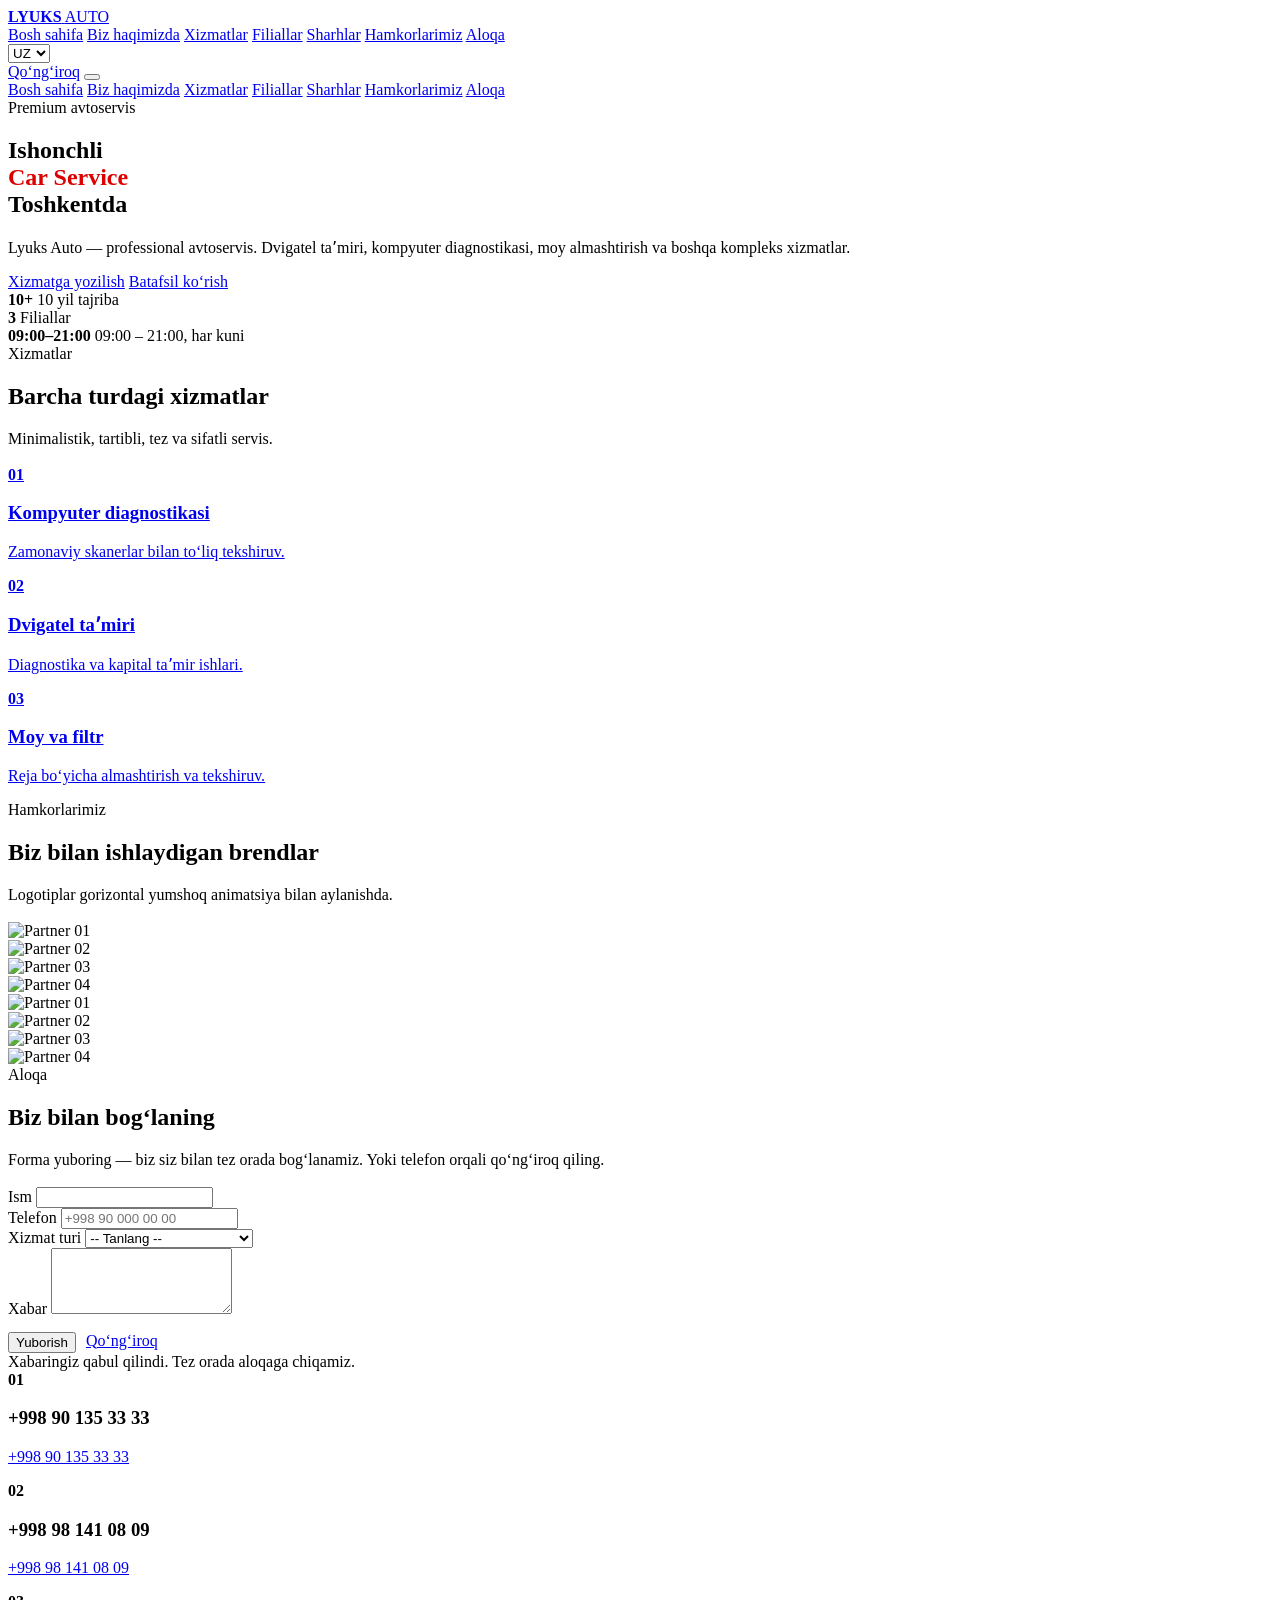
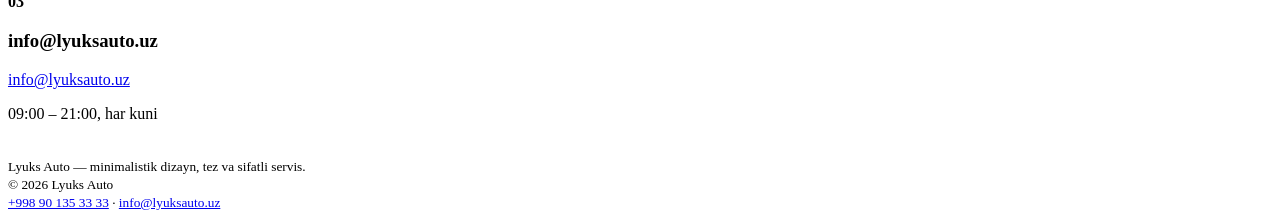
==== commit b41049ec: "Add files via upload" ====
--- a/index.html
+++ b/index.html
@@ -1,1305 +1,247 @@
-<!DOCTYPE html>
-<html lang="uz" dir="ltr">
+<!doctype html>
+<html lang="uz">
 <head>
   <meta charset="UTF-8" />
   <meta name="viewport" content="width=device-width, initial-scale=1.0" />
-
-  <!-- Primary SEO Meta Tags -->
-  <title>Lyuks Auto – Avtoservis Tashkent | Автосервис Ташкент | Car Service Tashkent</title>
-  <meta name="description" content="Lyuks Auto – premium avtoservis Tashkent. Dvigatel ta'miri, diagnostika, moy almashtirish, tormoz tizimi, transmissiya ta'miri. Автосервис Ташкент. Car service Tashkent. +998 90 135 33 33" />
-  <meta name="keywords" content="avtoservis toshkent, avtoservis tashkent, car service tashkent, автосервис ташкент, auto repair tashkent, lyuks auto, lyuks avtoservis, avtomobil ta'miri toshkent" />
-  <meta name="robots" content="index, follow" />
-  <meta name="author" content="Lyuks Auto" />
-  <meta name="geo.region" content="UZ-TK" />
-  <meta name="geo.placename" content="Tashkent" />
-  <meta name="geo.position" content="41.2995;69.2401" />
-  <meta name="ICBM" content="41.2995, 69.2401" />
-  <link rel="canonical" href="https://lyuksauto.uz/" />
-
-  <!-- Open Graph -->
-  <meta property="og:type" content="website" />
-  <meta property="og:url" content="https://lyuksauto.uz/" />
-  <meta property="og:title" content="Lyuks Auto – Avtoservis Tashkent | Premium Car Service" />
-  <meta property="og:description" content="Tashkentdagi eng yaxshi avtoservis. Dvigatel ta'miri, diagnostika, moy almashtirish va boshqa xizmatlar. +998 90 135 33 33" />
-  <meta property="og:image" content="https://images.unsplash.com/photo-1625047509248-ec889cbff17f?w=1200&q=80" />
-  <meta property="og:locale" content="uz_UZ" />
-  <meta property="og:locale:alternate" content="ru_RU" />
-  <meta property="og:locale:alternate" content="en_US" />
-
-  <!-- Twitter Card -->
-  <meta name="twitter:card" content="summary_large_image" />
-  <meta name="twitter:title" content="Lyuks Auto – Car Service Tashkent" />
-  <meta name="twitter:description" content="Premium avtoservis Tashkent. Автосервис Ташкент. Car service Tashkent." />
-  <meta name="twitter:image" content="https://images.unsplash.com/photo-1625047509248-ec889cbff17f?w=1200&q=80" />
-
-  <!-- Fonts -->
-  <link rel="preconnect" href="https://fonts.googleapis.com" />
-  <link rel="preconnect" href="https://fonts.gstatic.com" crossorigin />
-  <link href="https://fonts.googleapis.com/css2?family=Cormorant+Garamond:wght@400;500;600;700&family=DM+Sans:wght@300;400;500;600&display=swap" rel="stylesheet" />
-
-  <!-- Logo -->
-  <link rel="icon" href="logo/logo_full_gold_to_red.png" type="image/X-icon" />
-
-
-  <!-- Tailwind -->
-  <script src="https://cdn.tailwindcss.com"></script>
-  <script>
-    tailwind.config = {
-      theme: {
-        extend: {
-          colors: {
-            primary: '#dc0000',
-            bg: '#ffffff',
-            dark: '#242422',
-          },
-          fontFamily: {
-            display: ['Cormorant Garamond', 'serif'],
-            body: ['DM Sans', 'sans-serif'],
-          }
-        }
-      }
-    }
-  </script>
-
-  <!-- Schema.org Structured Data -->
-  <script type="application/ld+json">
-  [
-    {
-      "@context": "https://schema.org",
-      "@type": "AutoRepair",
-      "name": "Lyuks Auto",
-      "description": "Premium car repair and maintenance service in Tashkent, Uzbekistan",
-      "url": "https://lyuksauto.uz",
-      "logo": "https://lyuksauto.uz/logo.png",
-      "telephone": "+998901353333",
-      "email": "info@lyuksauto.uz",
-      "address": {
-        "@type": "PostalAddress",
-        "streetAddress": "Chorsu Mahallah, Shaykhantahur District",
-        "addressLocality": "Tashkent",
-        "addressCountry": "UZ"
-      },
-      "geo": {
-        "@type": "GeoCoordinates",
-        "latitude": 41.2995,
-        "longitude": 69.2401
-      },
-      "openingHoursSpecification": {
-        "@type": "OpeningHoursSpecification",
-        "dayOfWeek": ["Monday","Tuesday","Wednesday","Thursday","Friday","Saturday","Sunday"],
-        "opens": "09:00",
-        "closes": "21:00"
-      },
-      "aggregateRating": {
-        "@type": "AggregateRating",
-        "ratingValue": "4.8",
-        "reviewCount": "320"
-      },
-      "hasMap": "https://maps.google.com/?q=Lyuks+Auto+Chorsu+Tashkent",
-      "sameAs": ["https://t.me/lyuksauto","https://www.instagram.com/lyuksauto"]
-    },
-    {
-      "@context": "https://schema.org",
-      "@type": "BreadcrumbList",
-      "itemListElement": [
-        {"@type":"ListItem","position":1,"name":"Home","item":"https://lyuksauto.uz/#home"},
-        {"@type":"ListItem","position":2,"name":"Services","item":"https://lyuksauto.uz/#services"},
-        {"@type":"ListItem","position":3,"name":"Branches","item":"https://lyuksauto.uz/#branches"},
-        {"@type":"ListItem","position":4,"name":"Contact","item":"https://lyuksauto.uz/#contact"}
-      ]
-    },
-    {
-      "@context": "https://schema.org",
-      "@type": "Organization",
-      "name": "Lyuks Auto",
-      "url": "https://lyuksauto.uz",
-      "contactPoint": [
-        {"@type":"ContactPoint","telephone":"+998901353333","contactType":"customer service","areaServed":"UZ","availableLanguage":["Uzbek","Russian","English"]},
-        {"@type":"ContactPoint","telephone":"+998981410809","contactType":"customer service","areaServed":"UZ"}
-      ]
-    }
-  ]
-  </script>
-
-  <style>
-    :root {
-      --color-primary: #dc0000;
-      --color-bg: #ffffff;
-      --color-dark: #242422;
-      --color-primary-rgb: 220, 0, 0;
-      --color-dark-rgb: 36, 36, 34;
-      --navbar-height: 0px;
-    }
-
-    * { box-sizing: border-box; }
-
-    html { scroll-behavior: smooth; }
-
-    body {
-      font-family: 'DM Sans', sans-serif;
-      background: var(--color-bg);
-      color: var(--color-dark);
-      overflow-x: hidden;
-    }
-
-    /* ---- NAVBAR ---- */
-    #navbar {
-      position: fixed; top: 0; left: 0; right: 0; z-index: 1000;
-      transition: background 0.4s, box-shadow 0.4s;
-    }
-    #navbar.scrolled {
-      background: rgba(var(--color-dark-rgb), 0.97);
-      box-shadow: 0 2px 30px rgba(var(--color-primary-rgb), 0.15);
-    }
-
-    /* ---- HERO ---- */
-    .hero-bg {
-      background: linear-gradient(135deg, rgba(var(--color-dark-rgb), 0.92) 0%, rgba(var(--color-dark-rgb), 0.7) 60%, rgba(var(--color-primary-rgb), 0.16) 100%),
-        url('https://images.unsplash.com/photo-1517524008697-84bbe3c3fd98?w=1600&q=80') center/cover no-repeat;
-      min-height: 100vh;
-    }
-
-    /* ---- NAVBAR ↔ HERO SPACING (top-of-page only) ---- */
-    .hero-content {
-      margin-top: var(--navbar-height);
-      transition: margin-top 180ms ease;
-    }
-    body.at-top .hero-content {
-      margin-top: calc(var(--navbar-height) + 10px);
-    }
-
-    @media (max-width: 768px) {
-      body.at-top .hero-content {
-        margin-top: calc(var(--navbar-height) + 6px);
-      }
-    }
-
-    /* ---- GOLD LINE ---- */
-    .gold-line {
-      width: 60px; height: 3px;
-      background: linear-gradient(90deg, var(--color-primary), rgba(var(--color-primary-rgb), 0.55));
-      border-radius: 2px;
-    }
-
-    /* ---- SERVICE CARD ---- */
-    .service-card {
-      border: 1px solid rgba(var(--color-dark-rgb), 0.10);
-      transition: all 0.3s ease;
-      position: relative;
-      overflow: hidden;
-    }
-    .service-card::before {
-      content: '';
-      position: absolute; bottom: 0; left: 0; right: 0; height: 3px;
-      background: linear-gradient(90deg, var(--color-primary), rgba(var(--color-primary-rgb), 0.55));
-      transform: scaleX(0);
-      transition: transform 0.3s ease;
-    }
-    .service-card:hover { transform: translateY(-4px); box-shadow: 0 20px 50px rgba(var(--color-dark-rgb), 0.10); border-color: rgba(var(--color-primary-rgb), 0.9); }
-    .service-card:hover::before { transform: scaleX(1); }
-
-    /* ---- BRANCH CARD ---- */
-    .branch-card {
-      border: 1px solid rgba(var(--color-dark-rgb), 0.12);
-      transition: box-shadow 0.3s;
-    }
-    .branch-card:hover { box-shadow: 0 16px 40px rgba(var(--color-primary-rgb), 0.18); }
-
-    /* ---- BTN GOLD ---- */
-    .btn-gold {
-      background: linear-gradient(135deg, var(--color-primary), rgba(var(--color-primary-rgb), 0.82));
-      color: #ffffff;
-      font-weight: 600;
-      letter-spacing: 0.5px;
-      transition: all 0.3s;
-      border: none;
-    }
-    .btn-gold:hover { background: linear-gradient(135deg, rgba(var(--color-primary-rgb), 0.88), var(--color-primary)); transform: translateY(-2px); box-shadow: 0 8px 24px rgba(var(--color-primary-rgb), 0.35); }
-
-    .btn-outline-gold {
-      border: 2px solid var(--color-primary);
-      color: var(--color-primary);
-      background: transparent;
-      font-weight: 600;
-      transition: all 0.3s;
-    }
-    .btn-outline-gold:hover { background: var(--color-primary); color: #ffffff; transform: translateY(-2px); }
-
-    /* ---- TESTIMONIAL ---- */
-    .testimonial-card {
-      border-left: 4px solid var(--color-primary);
-    }
-
-    /* ---- SCROLL TO TOP ---- */
-    #scrollTop {
-      position: fixed; bottom: 88px; right: 24px; z-index: 999;
-      width: 44px; height: 44px;
-      background: linear-gradient(135deg, var(--color-primary), rgba(var(--color-primary-rgb), 0.82));
-      border-radius: 50%;
-      display: flex; align-items: center; justify-content: center;
-      cursor: pointer;
-      box-shadow: 0 4px 16px rgba(var(--color-primary-rgb), 0.35);
-      opacity: 0; pointer-events: none;
-      transition: opacity 0.3s;
-    }
-    #scrollTop.visible { opacity: 1; pointer-events: auto; }
-
-    /* ---- WHATSAPP ---- */
-    #whatsapp-btn {
-      position: fixed; bottom: 32px; right: 24px; z-index: 999;
-      width: 52px; height: 52px;
-      background: var(--color-primary);
-      border-radius: 50%;
-      display: flex; align-items: center; justify-content: center;
-      box-shadow: 0 4px 20px rgba(var(--color-primary-rgb), 0.35);
-      transition: transform 0.3s;
-    }
-    #whatsapp-btn:hover { transform: scale(1.1); }
-
-    /* ---- MOBILE NAV ---- */
-    #mobile-menu {
-      display: none;
-      background: rgba(var(--color-dark-rgb), 0.98);
-      border-top: 1px solid rgba(var(--color-primary-rgb), 0.22);
-    }
-    #mobile-menu.open { display: block; }
-
-    /* ---- SECTION FADE ---- */
-    .fade-in { opacity: 0; transform: translateY(30px); transition: opacity 0.7s ease, transform 0.7s ease; }
-    .fade-in.visible { opacity: 1; transform: translateY(0); }
-
-    /* ---- LANG SWITCHER ---- */
-    .lang-btn { color: rgba(255,255,255,0.6); font-size: 13px; font-weight: 500; cursor: pointer; transition: color 0.2s; }
-    .lang-btn.active, .lang-btn:hover { color: var(--color-primary); }
-
-    /* star rating */
-    .stars { color: var(--color-primary); letter-spacing: 2px; }
-
-    /* section tag */
-    .section-tag {
-      display: inline-block;
-      background: rgba(var(--color-primary-rgb), 0.10);
-      color: var(--color-primary);
-      font-size: 12px;
-      font-weight: 600;
-      letter-spacing: 2px;
-      text-transform: uppercase;
-      padding: 4px 14px;
-      border-radius: 20px;
-      border: 1px solid rgba(var(--color-primary-rgb), 0.30);
-    }
-
-    /* map iframe */
-    iframe { border: 0; }
-
-    /* Form */
-    .form-input {
-      border: 1px solid rgba(var(--color-dark-rgb), 0.18);
-      outline: none;
-      transition: border-color 0.2s;
-    }
-    .form-input:focus { border-color: var(--color-primary); }
-  </style>
+  <title>Lyuks Auto — Car Service Tashkent</title>
+  <meta name="description" content="Lyuks Auto — professional car service in Tashkent. Engine repair, diagnostics, oil change and comprehensive services. +998 90 135 33 33" />
+  <link rel="stylesheet" href="assets/css/styles.css" />
 </head>
 <body>
 
-<!-- ===================== NAVBAR ===================== -->
-<nav id="navbar" class="py-4 px-6 md:px-12">
-  <div class="max-w-7xl mx-auto flex items-center justify-between">
-    <!-- Logo -->
-    <a href="#home" class="flex items-center gap-3">
-      <div class="w-10 h-10 rounded-full  flex items-center justify-center">
-        <!-- <svg width="20" height="20" viewBox="0 0 24 24" fill="none" stroke="#242422" stroke-width="2.5">
-          <path d="M14 2H6a2 2 0 00-2 2v16a2 2 0 002 2h12a2 2 0 002-2V8z"/><polyline points="14 2 14 8 20 8"/>
-        </svg> -->
-        <img 
-          src="logo/logo_full_gold_to_red.png" 
-          alt="Lyuks Auto Logo" 
-          class="h-10 w-auto md:h-12 lg:h-14 object-contain transition-transform duration-300 group-hover:scale-105"
-        >
-      </div>
-      <div>
-        <div class="font-display text-xl font-bold text-white leading-none">LYUKS</div>
-        <div class="text-xs text-primary font-body font-medium tracking-widest">AUTO</div>
-      </div>
-    </a>
-
-    <!-- Desktop Nav -->
-    <div class="hidden md:flex items-center gap-8">
-      <a href="#home" class="nav-link text-white/80 hover:text-primary text-sm font-medium transition-colors" data-i18n="nav_home">Bosh sahifa</a>
-      <a href="#about" class="nav-link text-white/80 hover:text-primary text-sm font-medium transition-colors" data-i18n="nav_about">Biz haqimizda</a>
-      <a href="#services" class="nav-link text-white/80 hover:text-primary text-sm font-medium transition-colors" data-i18n="nav_services">Xizmatlar</a>
-      <a href="#branches" class="nav-link text-white/80 hover:text-primary text-sm font-medium transition-colors" data-i18n="nav_branches">Filiallar</a>
-      <a href="#testimonials" class="nav-link text-white/80 hover:text-primary text-sm font-medium transition-colors" data-i18n="nav_testimonials">Sharhlar</a>
-      <a href="#contact" class="nav-link text-white/80 hover:text-primary text-sm font-medium transition-colors" data-i18n="nav_contact">Aloqa</a>
+  <!-- Shared Navbar -->
+  <header class="nav">
+    <div class="container">
+      <div class="nav-inner">
+        <a class="brand" href="index.html" aria-label="Lyuks Auto">
+          <div class="brand-mark" aria-hidden="true"></div>
+          <div class="brand-name">
+            <b>LYUKS</b>
+            <span>AUTO</span>
+          </div>
+        </a>
+
+        <nav class="nav-links" aria-label="Primary">
+          <a href="index.html" aria-current="page" data-i18n="nav_home">Bosh sahifa</a>
+          <a href="about.html" data-i18n="nav_about">Biz haqimizda</a>
+          <a href="services.html" data-i18n="nav_services">Xizmatlar</a>
+          <a href="branches.html" data-i18n="nav_branches">Filiallar</a>
+          <a href="reviews.html" data-i18n="nav_reviews">Sharhlar</a>
+          <a href="partners.html" data-i18n="nav_partners">Hamkorlarimiz</a>
+          <a href="contact.html" data-i18n="nav_contact">Aloqa</a>
+        </nav>
+
+        <div class="nav-right">
+          <div class="lang" aria-label="Language switcher">
+            <select data-lang-select>
+              <option value="uz">UZ</option>
+              <option value="uz-Cyrl">ЎЗ</option>
+              <option value="ru">RU</option>
+              <option value="en">EN</option>
+            </select>
+          </div>
+          <a class="btn primary" href="tel:+998901353333" data-i18n="nav_call">Qo‘ng‘iroq</a>
+          <button class="menu-btn" type="button" data-menu-btn aria-expanded="false" aria-label="Menu">
+            <div class="lines"><span></span></div>
+          </button>
+        </div>
+      </div>
+
+      <div class="menu-panel" data-menu-panel>
+        <a href="index.html" aria-current="page" data-i18n="nav_home">Bosh sahifa</a>
+        <a href="about.html" data-i18n="nav_about">Biz haqimizda</a>
+        <a href="services.html" data-i18n="nav_services">Xizmatlar</a>
+        <a href="branches.html" data-i18n="nav_branches">Filiallar</a>
+        <a href="reviews.html" data-i18n="nav_reviews">Sharhlar</a>
+        <a href="partners.html" data-i18n="nav_partners">Hamkorlarimiz</a>
+        <a href="contact.html" data-i18n="nav_contact">Aloqa</a>
+      </div>
     </div>
-
-    <!-- Right: Lang + CTA -->
-    <div class="hidden md:flex items-center gap-6">
-      <div class="flex items-center gap-3">
-        <button class="lang-btn active" onclick="setLang('uz')">UZ</button>
-        <span class="text-white/20">|</span>
-        <button class="lang-btn" onclick="setLang('ru')">RU</button>
-        <span class="text-white/20">|</span>
-        <button class="lang-btn" onclick="setLang('en')">EN</button>
-      </div>
-      <a href="tel:+998901353333" class="btn-gold px-5 py-2 rounded-full text-sm" data-i18n="nav_call">Qo'ng'iroq</a>
+  </header>
+
+  <!-- Home / Hero -->
+  <main>
+    <section class="section hero">
+      <div class="container">
+        <div class="hero-wrap" style="--hero-image:url('https://images.unsplash.com/photo-1542362567-b07e54358753?auto=format&fit=crop&w=2000&q=80');">
+          <div class="hero-inner">
+            <div class="kicker" data-i18n="hero_kicker">Premium avtoservis</div>
+            <h1 class="h1">
+              <span data-i18n="hero_title_a">Ishonchli</span><br />
+              <span style="color:#dc0000" data-i18n="hero_title_b">Car Service</span><br />
+              <span data-i18n="hero_title_c">Toshkentda</span>
+            </h1>
+            <p class="sub" data-i18n="hero_sub">
+              Lyuks Auto — professional avtoservis. Dvigatel taʼmiri, kompyuter diagnostikasi, moy almashtirish va boshqa kompleks xizmatlar.
+            </p>
+            <div class="hero-actions">
+              <a class="btn primary" href="contact.html" data-i18n="hero_book">Xizmatga yozilish</a>
+              <a class="btn" href="services.html" data-i18n="home_services_cta">Batafsil ko‘rish</a>
+            </div>
+
+            <div class="hero-stats" aria-label="Key stats">
+              <div class="stat">
+                <b>10+</b>
+                <span data-i18n="about_point_1_t">10 yil tajriba</span>
+              </div>
+              <div class="stat">
+                <b>3</b>
+                <span data-i18n="nav_branches">Filiallar</span>
+              </div>
+              <div class="stat">
+                <b>09:00–21:00</b>
+                <span data-i18n="branches_hours">09:00 – 21:00, har kuni</span>
+              </div>
+            </div>
+          </div>
+        </div>
+      </div>
+    </section>
+
+    <!-- Quick previews (each has its own page) -->
+    <section class="section tight">
+      <div class="container">
+        <div class="section-header">
+          <div class="kicker" data-i18n="home_services_kicker">Xizmatlar</div>
+          <h2 class="h2" data-i18n="home_services_title">Barcha turdagi xizmatlar</h2>
+          <p class="sub" data-i18n="home_services_sub">Minimalistik, tartibli, tez va sifatli servis.</p>
+        </div>
+
+        <div class="grid three" style="margin-top:18px">
+          <a class="card" href="services.html">
+            <div class="num"><b>01</b><div class="divider" aria-hidden="true"></div></div>
+            <h3 data-i18n="srv_02_t">Kompyuter diagnostikasi</h3>
+            <p data-i18n="srv_02_d">Zamonaviy skanerlar bilan to‘liq tekshiruv.</p>
+          </a>
+          <a class="card" href="services.html">
+            <div class="num"><b>02</b><div class="divider" aria-hidden="true"></div></div>
+            <h3 data-i18n="srv_01_t">Dvigatel taʼmiri</h3>
+            <p data-i18n="srv_01_d">Diagnostika va kapital taʼmir ishlari.</p>
+          </a>
+          <a class="card" href="services.html">
+            <div class="num"><b>03</b><div class="divider" aria-hidden="true"></div></div>
+            <h3 data-i18n="srv_03_t">Moy va filtr</h3>
+            <p data-i18n="srv_03_d">Reja bo‘yicha almashtirish va tekshiruv.</p>
+          </a>
+        </div>
+      </div>
+    </section>
+
+    <section class="section tight dark">
+      <div class="container">
+        <div class="section-header">
+          <div class="kicker" data-i18n="partners_kicker">Hamkorlarimiz</div>
+          <h2 class="h2" data-i18n="partners_title">Biz bilan ishlaydigan brendlar</h2>
+          <p class="sub" data-i18n="partners_sub">Logotiplar gorizontal yumshoq animatsiya bilan aylanishda.</p>
+        </div>
+
+        <div class="marquee" style="margin-top:18px">
+          <div class="marquee-track" aria-label="Partner logos scrolling">
+            <div class="logo-tile"><img src="assets/partners/partner-01.svg" alt="Partner 01" loading="lazy" /></div>
+            <div class="logo-tile"><img src="assets/partners/partner-02.svg" alt="Partner 02" loading="lazy" /></div>
+            <div class="logo-tile"><img src="assets/partners/partner-03.svg" alt="Partner 03" loading="lazy" /></div>
+            <div class="logo-tile"><img src="assets/partners/partner-04.svg" alt="Partner 04" loading="lazy" /></div>
+            <div class="logo-tile"><img src="assets/partners/partner-01.svg" alt="Partner 01" loading="lazy" /></div>
+            <div class="logo-tile"><img src="assets/partners/partner-02.svg" alt="Partner 02" loading="lazy" /></div>
+            <div class="logo-tile"><img src="assets/partners/partner-03.svg" alt="Partner 03" loading="lazy" /></div>
+            <div class="logo-tile"><img src="assets/partners/partner-04.svg" alt="Partner 04" loading="lazy" /></div>
+          </div>
+        </div>
+      </div>
+    </section>
+
+    <!-- Shared Contact section -->
+    <section class="section" id="contact">
+      <div class="container">
+        <div class="section-header">
+          <div class="kicker" data-i18n="contact_kicker">Aloqa</div>
+          <h2 class="h2" data-i18n="contact_title">Biz bilan bog‘laning</h2>
+          <p class="sub" data-i18n="contact_sub">Forma yuboring — biz siz bilan tez orada bog‘lanamiz. Yoki telefon orqali qo‘ng‘iroq qiling.</p>
+        </div>
+
+        <div class="contact-box" style="margin-top:18px">
+          <div class="contact-grid">
+            <form data-contact-form>
+              <div class="form-row">
+                <div class="field">
+                  <label for="name" data-i18n="form_name">Ism</label>
+                  <input id="name" name="name" type="text" autocomplete="name" required />
+                </div>
+                <div class="field">
+                  <label for="phone" data-i18n="form_phone">Telefon</label>
+                  <input id="phone" name="phone" type="tel" autocomplete="tel" required placeholder="+998 90 000 00 00" />
+                </div>
+              </div>
+
+              <div class="field">
+                <label for="service" data-i18n="form_service">Xizmat turi</label>
+                <select id="service" name="service">
+                  <option value="" data-i18n="form_service_pick">-- Tanlang --</option>
+                  <option value="diagnostics" data-i18n="srv_02_t">Kompyuter diagnostikasi</option>
+                  <option value="engine" data-i18n="srv_01_t">Dvigatel taʼmiri</option>
+                  <option value="oil" data-i18n="srv_03_t">Moy va filtr</option>
+                  <option value="brakes" data-i18n="srv_04_t">Tormoz tizimi</option>
+                  <option value="transmission" data-i18n="srv_05_t">Transmissiya</option>
+                  <option value="electric" data-i18n="srv_06_t">Elektrika</option>
+                </select>
+              </div>
+
+              <div class="field">
+                <label for="msg" data-i18n="form_msg">Xabar</label>
+                <textarea id="msg" name="message" rows="4"></textarea>
+              </div>
+
+              <div style="margin-top:14px; display:flex; gap:10px; flex-wrap:wrap">
+                <button class="btn primary" type="submit" data-i18n="form_submit">Yuborish</button>
+                <a class="btn" href="tel:+998901353333" data-i18n="nav_call">Qo‘ng‘iroq</a>
+              </div>
+
+              <div class="success" data-form-success data-i18n="form_success">
+                Xabaringiz qabul qilindi. Tez orada aloqaga chiqamiz.
+              </div>
+            </form>
+
+            <div class="card" style="height:100%">
+              <div class="num"><b>01</b><div class="divider" aria-hidden="true"></div></div>
+              <h3>+998 90 135 33 33</h3>
+              <p><a href="tel:+998901353333">+998 90 135 33 33</a></p>
+              <div class="num" style="margin-top:16px"><b>02</b><div class="divider" aria-hidden="true"></div></div>
+              <h3>+998 98 141 08 09</h3>
+              <p><a href="tel:+998981410809">+998 98 141 08 09</a></p>
+              <div class="num" style="margin-top:16px"><b>03</b><div class="divider" aria-hidden="true"></div></div>
+              <h3>info@lyuksauto.uz</h3>
+              <p><a href="mailto:info@lyuksauto.uz">info@lyuksauto.uz</a></p>
+              <p style="margin-top:12px" data-i18n="branches_hours">09:00 – 21:00, har kuni</p>
+            </div>
+          </div>
+        </div>
+      </div>
+    </section>
+  </main>
+
+  <!-- Shared Footer -->
+  <footer class="footer">
+    <div class="container">
+      <div class="footer-inner">
+        <div>
+          <div class="brand" style="min-width:auto">
+            <div class="brand-mark" aria-hidden="true" style="border-color:rgba(255,255,255,.18)"></div>
+            <div class="brand-name">
+              <b style="color:#fff">LYUKS</b>
+              <span style="color:rgba(255,255,255,.62)">AUTO</span>
+            </div>
+          </div>
+          <small data-i18n="footer_note">Lyuks Auto — minimalistik dizayn, tez va sifatli servis.</small>
+        </div>
+        <div>
+          <small>© 2026 Lyuks Auto</small><br />
+          <small><a href="tel:+998901353333">+998 90 135 33 33</a> · <a href="mailto:info@lyuksauto.uz">info@lyuksauto.uz</a></small>
+        </div>
+      </div>
     </div>
-
-    <!-- Mobile Hamburger -->
-    <div class="flex md:hidden items-center gap-4">
-      <div class="flex items-center gap-2">
-        <button class="lang-btn active text-xs" onclick="setLang('uz')">UZ</button>
-        <button class="lang-btn text-xs" onclick="setLang('ru')">RU</button>
-        <button class="lang-btn text-xs" onclick="setLang('en')">EN</button>
-      </div>
-      <button id="hamburger" onclick="toggleMenu()" class="text-white p-2">
-        <svg width="24" height="24" fill="none" stroke="currentColor" stroke-width="2">
-          <path d="M3 12h18M3 6h18M3 18h18"/>
-        </svg>
-      </button>
-    </div>
-  </div>
-
-  <!-- Mobile Menu -->
-  <div id="mobile-menu" class="md:hidden mt-4 rounded-xl overflow-hidden">
-    <div class="px-6 py-4 flex flex-col gap-4">
-      <a href="#home" onclick="toggleMenu()" class="text-white/80 hover:text-primary text-sm font-medium" data-i18n="nav_home">Bosh sahifa</a>
-      <a href="#about" onclick="toggleMenu()" class="text-white/80 hover:text-primary text-sm font-medium" data-i18n="nav_about">Biz haqimizda</a>
-      <a href="#services" onclick="toggleMenu()" class="text-white/80 hover:text-primary text-sm font-medium" data-i18n="nav_services">Xizmatlar</a>
-      <a href="#branches" onclick="toggleMenu()" class="text-white/80 hover:text-primary text-sm font-medium" data-i18n="nav_branches">Filiallar</a>
-      <a href="#testimonials" onclick="toggleMenu()" class="text-white/80 hover:text-primary text-sm font-medium" data-i18n="nav_testimonials">Sharhlar</a>
-      <a href="#contact" onclick="toggleMenu()" class="text-white/80 hover:text-primary text-sm font-medium" data-i18n="nav_contact">Aloqa</a>
-      <a href="tel:+998901353333" class="btn-gold px-5 py-2 rounded-full text-sm text-center mt-2" data-i18n="nav_call">Qo'ng'iroq</a>
-    </div>
-  </div>
-</nav>
-
-<!-- ===================== HERO ===================== -->
-<section id="home" class="hero-bg flex items-center">
-  <div class="hero-content max-w-7xl mx-auto px-6 md:px-12 py-24 md:py-0 w-full">
-    <div class="max-w-3xl fade-in">
-      <div class="section-tag mb-6" data-i18n="hero_tag">Toshkentdagi eng yaxshi avtoservis</div>
-      <h1 class="font-display text-5xl md:text-7xl font-bold text-white leading-tight mb-6">
-        <span data-i18n="hero_h1a">Premium</span><br/>
-        <span class="text-primary" data-i18n="hero_h1b">Car Service</span><br/>
-        <span data-i18n="hero_h1c">in Tashkent</span>
-      </h1>
-      <p class="text-white/70 text-lg md:text-xl font-body mb-10 max-w-xl leading-relaxed" data-i18n="hero_sub">
-        Lyuks Auto — Toshkentdagi professional avtoservis. Dvigatel ta'miri, kompyuter diagnostikasi, moy almashtirish va boshqa xizmatlar. Avtosigʻimlar Chorsu, Chinobod va Sergelida.
-      </p>
-      <div class="flex flex-wrap gap-4">
-        <a href="#contact" class="btn-gold px-8 py-4 rounded-full text-base font-semibold" data-i18n="hero_book">Xizmatga yozilish</a>
-        <a href="tel:+998901353333" class="btn-outline-gold px-8 py-4 rounded-full text-base font-semibold flex items-center gap-2">
-          <svg width="18" height="18" fill="none" stroke="currentColor" stroke-width="2"><path d="M22 16.92v3a2 2 0 01-2.18 2A19.79 19.79 0 013.1 4.18 2 2 0 015.09 2h3a2 2 0 012 1.72c.127.96.361 1.903.7 2.81a2 2 0 01-.45 2.11L9.12 9.91a16 16 0 006.97 6.97l1.27-1.27a2 2 0 012.11-.45c.907.339 1.85.573 2.81.7A2 2 0 0122 16.92z"/></svg>
-          <span data-i18n="hero_call">Qo'ng'iroq qilish</span>
-        </a>
-      </div>
-      <!-- Stats -->
-      <div class="flex flex-wrap gap-10 mt-16">
-        <div>
-          <div class="font-display text-4xl font-bold text-primary">10+</div>
-          <div class="text-white/60 text-sm mt-1" data-i18n="stat_years">Yillik tajriba</div>
-        </div>
-        <div>
-          <div class="font-display text-4xl font-bold text-primary">3</div>
-          <div class="text-white/60 text-sm mt-1" data-i18n="stat_branches">Filiallar</div>
-        </div>
-        <div>
-          <div class="font-display text-4xl font-bold text-primary">5000+</div>
-          <div class="text-white/60 text-sm mt-1" data-i18n="stat_clients">Mijozlar</div>
-        </div>
-        <div>
-          <div class="font-display text-4xl font-bold text-primary">4.8★</div>
-          <div class="text-white/60 text-sm mt-1" data-i18n="stat_rating">Reyting</div>
-        </div>
-      </div>
-    </div>
-  </div>
-</section>
-
-<!-- ===================== ABOUT ===================== -->
-<section id="about" class="py-24 bg-bg">
-  <div class="max-w-7xl mx-auto px-6 md:px-12">
-    <div class="grid md:grid-cols-2 gap-16 items-center">
-      <div class="fade-in">
-        <div class="section-tag mb-5" data-i18n="about_tag">Biz haqimizda</div>
-        <h2 class="font-display text-4xl md:text-5xl font-bold text-dark leading-tight mb-6" data-i18n="about_h2">Lyuks Auto — Sifat va ishonch standarti</h2>
-        <div class="gold-line mb-8"></div>
-        <p class="text-dark/75 leading-relaxed mb-5" data-i18n="about_p1">
-          Lyuks Auto — Toshkentdagi yetakchi premium avtoservis markazi. Biz har bir avtomobilni alohida e'tibor va professionallik bilan ta'mirlashga ixtisoslashganmiz.
-        </p>
-        <p class="text-dark/75 leading-relaxed mb-8" data-i18n="about_p2">
-          Bizning jamoamiz zamonaviy jihozlar va sertifikatlangan mutaxassislar yordamida har qanday murakkablikdagi ishlarni bajarishga tayyor. Chorsu, Chinobod va Sergeli filiallarimiz sizga qulay va tez xizmat ko'rsatishni ta'minlaydi.
-        </p>
-        <div class="grid grid-cols-3 gap-6">
-          <div class="text-center p-4 rounded-2xl bg-bg border border-dark/10">
-            <div class="text-2xl mb-2">🎯</div>
-            <div class="font-semibold text-sm text-dark" data-i18n="about_mission_title">Missiya</div>
-            <div class="text-xs text-dark/65 mt-1" data-i18n="about_mission">Eng yuqori sifat standartlari</div>
-          </div>
-          <div class="text-center p-4 rounded-2xl bg-bg border border-dark/10">
-            <div class="text-2xl mb-2">👁️</div>
-            <div class="font-semibold text-sm text-dark" data-i18n="about_vision_title">Vizyon</div>
-            <div class="text-xs text-dark/65 mt-1" data-i18n="about_vision">O'zbekistonning №1 avtoservisi</div>
-          </div>
-          <div class="text-center p-4 rounded-2xl bg-bg border border-dark/10">
-            <div class="text-2xl mb-2">💎</div>
-            <div class="font-semibold text-sm text-dark" data-i18n="about_values_title">Qadriyatlar</div>
-            <div class="text-xs text-dark/65 mt-1" data-i18n="about_values">Sifat, ishonch, tezlik</div>
-          </div>
-        </div>
-      </div>
-      <div class="fade-in relative">
-        <div class="rounded-3xl overflow-hidden shadow-2xl aspect-[4/5]">
-          <img src="https://images.unsplash.com/photo-1487754180451-c456f719a1fc?w=800&q=80"
-            alt="Lyuks Auto avtoservis Tashkent – professional car repair workshop"
-            loading="lazy"
-            class="w-full h-full object-cover" />
-        </div>
-        <div class="absolute -bottom-6 -left-6 bg-dark text-white px-8 py-6 rounded-2xl shadow-xl">
-          <div class="font-display text-3xl font-bold text-primary">10+</div>
-          <div class="text-sm text-white/70 mt-1" data-i18n="about_exp">Yillik tajriba</div>
-        </div>
-      </div>
-    </div>
-  </div>
-</section>
-
-<!-- ===================== SERVICES ===================== -->
-<section id="services" class="py-24 bg-bg">
-  <div class="max-w-7xl mx-auto px-6 md:px-12">
-    <div class="text-center mb-16 fade-in">
-      <div class="section-tag mb-5" data-i18n="services_tag">Xizmatlarimiz</div>
-      <h2 class="font-display text-4xl md:text-5xl font-bold text-dark" data-i18n="services_h2">Barcha turdagi avtomobil xizmatlari</h2>
-      <div class="gold-line mx-auto mt-6"></div>
-      <p class="text-dark/65 mt-6 max-w-xl mx-auto" data-i18n="services_sub">Lyuks Auto avtoservis Tashkent – zamonaviy jihozlar yordamida tez va sifatli xizmat.</p>
-    </div>
-    <div class="grid grid-cols-1 sm:grid-cols-2 lg:grid-cols-3 xl:grid-cols-4 gap-6">
-
-      <!-- Service cards -->
-      <div class="service-card bg-bg rounded-2xl p-6 fade-in">
-        <div class="w-12 h-12 rounded-xl bg-primary/10 flex items-center justify-center mb-4">
-          <span class="text-2xl">🔧</span>
-        </div>
-        <h3 class="font-semibold text-dark mb-2" data-i18n="srv1_title">Dvigatel ta'miri</h3>
-        <p class="text-sm text-dark/65" data-i18n="srv1_desc">Har turdagi dvigatellarni diagnostika qilish va ta'mirlash.</p>
-      </div>
-
-      <div class="service-card bg-bg rounded-2xl p-6 fade-in">
-        <div class="w-12 h-12 rounded-xl bg-primary/10 flex items-center justify-center mb-4">
-          <span class="text-2xl">💻</span>
-        </div>
-        <h3 class="font-semibold text-dark mb-2" data-i18n="srv2_title">Kompyuter diagnostikasi</h3>
-        <p class="text-sm text-dark/65" data-i18n="srv2_desc">Zamonaviy skanerlar yordamida to'liq diagnostika.</p>
-      </div>
-
-      <div class="service-card bg-bg rounded-2xl p-6 fade-in">
-        <div class="w-12 h-12 rounded-xl bg-primary/10 flex items-center justify-center mb-4">
-          <span class="text-2xl">🛢️</span>
-        </div>
-        <h3 class="font-semibold text-dark mb-2" data-i18n="srv3_title">Moy almashtirish</h3>
-        <p class="text-sm text-dark/65" data-i18n="srv3_desc">Asl va sertifikatlangan moylar bilan almashtirish.</p>
-      </div>
-
-      <div class="service-card bg-bg rounded-2xl p-6 fade-in">
-        <div class="w-12 h-12 rounded-xl bg-primary/10 flex items-center justify-center mb-4">
-          <span class="text-2xl">🛑</span>
-        </div>
-        <h3 class="font-semibold text-dark mb-2" data-i18n="srv4_title">Tormoz tizimi</h3>
-        <p class="text-sm text-dark/65" data-i18n="srv4_desc">Tormoz disklari, kolodkalar va ABS ta'miri.</p>
-      </div>
-
-      <div class="service-card bg-bg rounded-2xl p-6 fade-in">
-        <div class="w-12 h-12 rounded-xl bg-primary/10 flex items-center justify-center mb-4">
-          <span class="text-2xl">⚙️</span>
-        </div>
-        <h3 class="font-semibold text-dark mb-2" data-i18n="srv5_title">Transmissiya ta'miri</h3>
-        <p class="text-sm text-dark/65" data-i18n="srv5_desc">Mexanik va avtomat uzatmalar qutisi ta'miri.</p>
-      </div>
-
-      <div class="service-card bg-bg rounded-2xl p-6 fade-in">
-        <div class="w-12 h-12 rounded-xl bg-primary/10 flex items-center justify-center mb-4">
-          <span class="text-2xl">🔩</span>
-        </div>
-        <h3 class="font-semibold text-dark mb-2" data-i18n="srv6_title">Osma ta'miri</h3>
-        <p class="text-sm text-dark/65" data-i18n="srv6_desc">Amortizatorlar, rul tizimi va osma elementlari.</p>
-      </div>
-
-      <div class="service-card bg-bg rounded-2xl p-6 fade-in">
-        <div class="w-12 h-12 rounded-xl bg-primary/10 flex items-center justify-center mb-4">
-          <span class="text-2xl">⚡</span>
-        </div>
-        <h3 class="font-semibold text-dark mb-2" data-i18n="srv7_title">Avto elektrika</h3>
-        <p class="text-sm text-dark/65" data-i18n="srv7_desc">Elektr tizimlar, provodka va avariya yorug'ligi.</p>
-      </div>
-
-      <div class="service-card bg-bg rounded-2xl p-6 fade-in">
-        <div class="w-12 h-12 rounded-xl bg-primary/10 flex items-center justify-center mb-4">
-          <span class="text-2xl">❄️</span>
-        </div>
-        <h3 class="font-semibold text-dark mb-2" data-i18n="srv8_title">Konditsioner ta'miri</h3>
-        <p class="text-sm text-dark/65" data-i18n="srv8_desc">Avto konditsionerni ta'mirlash va gaz to'ldirish.</p>
-      </div>
-
-      <div class="service-card bg-bg rounded-2xl p-6 fade-in">
-        <div class="w-12 h-12 rounded-xl bg-primary/10 flex items-center justify-center mb-4">
-          <span class="text-2xl">🎨</span>
-        </div>
-        <h3 class="font-semibold text-dark mb-2" data-i18n="srv9_title">Kuzov bo'yash va polirovka</h3>
-        <p class="text-sm text-dark/65" data-i18n="srv9_desc">Professional kuzov bo'yash, polirovka va qoplash.</p>
-      </div>
-
-      <div class="service-card bg-bg rounded-2xl p-6 fade-in">
-        <div class="w-12 h-12 rounded-xl bg-primary/10 flex items-center justify-center mb-4">
-          <span class="text-2xl">🌀</span>
-        </div>
-        <h3 class="font-semibold text-dark mb-2" data-i18n="srv10_title">Turbina va DSG ta'miri</h3>
-        <p class="text-sm text-dark/65" data-i18n="srv10_desc">Turbocharger va DSG uzatmalar qutisi ta'miri.</p>
-      </div>
-
-      <div class="service-card bg-bg rounded-2xl p-6 fade-in sm:col-span-2">
-        <div class="w-12 h-12 rounded-xl bg-primary/10 flex items-center justify-center mb-4">
-          <span class="text-2xl">🏆</span>
-        </div>
-        <h3 class="font-semibold text-dark mb-2" data-i18n="srv11_title">To'liq texnik xizmat ko'rsatish</h3>
-        <p class="text-sm text-dark/65" data-i18n="srv11_desc">Avtomobilni texnik ko'rikdan o'tkazish, barcha tizimlarni tekshirish va profilaktika ishlari. Lyuks Auto avtoservis — ishonchli xizmat kafolati.</p>
-      </div>
-
-    </div>
-    <div class="text-center mt-12">
-      <a href="#contact" class="btn-gold px-10 py-4 rounded-full text-base font-semibold inline-block" data-i18n="services_cta">Xizmatga yozilish</a>
-    </div>
-  </div>
-</section>
-
-<!-- ===================== BRANCHES ===================== -->
-<section id="branches" class="py-24 bg-bg">
-  <div class="max-w-7xl mx-auto px-6 md:px-12">
-    <div class="text-center mb-16 fade-in">
-      <div class="section-tag mb-5" data-i18n="branches_tag">Filiallar</div>
-      <h2 class="font-display text-4xl md:text-5xl font-bold text-dark" data-i18n="branches_h2">Bizning manzillarimiz</h2>
-      <div class="gold-line mx-auto mt-6"></div>
-      <p class="text-dark/65 mt-6 max-w-xl mx-auto" data-i18n="branches_sub">Toshkentda 3 ta qulay joylashgan filiallarda xizmat ko'rsatamiz.</p>
-    </div>
-
-    <div class="grid md:grid-cols-3 gap-8">
-
-      <!-- Branch 1: Chorsu -->
-      <div class="branch-card rounded-3xl overflow-hidden fade-in">
-        <div class="aspect-video overflow-hidden">
-          <iframe
-            src="https://www.google.com/maps/embed?pb=!1m18!1m12!1m3!1d2995.123!2d69.2401!3d41.2995!2m3!1f0!2f0!3f0!3m2!1i1024!2i768!4f13.1!3m3!1m2!1s0x38ae8b0cc379e9c3%3A0x5cd1c5c23ff11f73!2sChorsu%2C%20Tashkent!5e0!3m2!1sen!2suz!4v1699000000000"
-            width="100%" height="200" allowfullscreen loading="lazy"
-            title="Lyuks Auto Chorsu location map"
-            aria-label="Google Maps – Lyuks Auto Chorsu branch"></iframe>
-        </div>
-        <div class="p-6">
-          <div class="flex items-center gap-2 mb-3">
-            <div class="w-8 h-8 rounded-full bg-primary flex items-center justify-center text-white font-bold text-sm">1</div>
-            <h3 class="font-display text-xl font-bold" data-i18n="b1_name">Lyuks Auto Chorsu</h3>
-          </div>
-          <div class="stars text-sm mb-3">★★★★★ <span class="text-dark/65 font-body text-xs ml-1">4.8</span></div>
-          <div class="space-y-2 text-sm text-dark/75">
-            <div class="flex gap-2 items-start">
-              <span class="mt-0.5">📍</span>
-              <span data-i18n="b1_addr">Toshkent, Shayxontohur tumani, Chorsu mahallasi</span>
-            </div>
-            <div class="flex gap-2 items-center">
-              <span>📞</span>
-              <a href="tel:+998901353333" class="text-primary font-semibold hover:underline">+998 90 135 33 33</a>
-            </div>
-            <div class="flex gap-2 items-center">
-              <span>🕐</span>
-              <span>09:00 – 21:00</span>
-            </div>
-          </div>
-          <a href="tel:+998901353333" class="btn-gold mt-5 w-full py-3 rounded-xl text-sm font-semibold text-center block" data-i18n="branch_call">Qo'ng'iroq qilish</a>
-        </div>
-      </div>
-
-      <!-- Branch 2: Chinobod -->
-      <div class="branch-card rounded-3xl overflow-hidden fade-in">
-        <div class="aspect-video overflow-hidden">
-          <iframe
-            src="https://www.google.com/maps/embed?pb=!1m18!1m12!1m3!1d2994.5!2d69.3100!3d41.3600!2m3!1f0!2f0!3f0!3m2!1i1024!2i768!4f13.1!3m3!1m2!1s0x38aef5b5ac53d94f%3A0x9f42c7f8c5a5d6!2sYunusobod%2C%20Tashkent!5e0!3m2!1sen!2suz!4v1699000000001"
-            width="100%" height="200" allowfullscreen loading="lazy"
-            title="Lyuks Auto Chinobod location map"
-            aria-label="Google Maps – Lyuks Auto Chinobod branch"></iframe>
-        </div>
-        <div class="p-6">
-          <div class="flex items-center gap-2 mb-3">
-            <div class="w-8 h-8 rounded-full bg-primary flex items-center justify-center text-white font-bold text-sm">2</div>
-            <h3 class="font-display text-xl font-bold" data-i18n="b2_name">Lyuks Auto Chinobod</h3>
-          </div>
-          <div class="stars text-sm mb-3">★★★★★ <span class="text-dark/65 font-body text-xs ml-1">4.9</span></div>
-          <div class="space-y-2 text-sm text-dark/75">
-            <div class="flex gap-2 items-start">
-              <span class="mt-0.5">📍</span>
-              <span data-i18n="b2_addr">Toshkent, Yunusobod tumani, Atchapar-1 mahallasi</span>
-            </div>
-            <div class="flex gap-2 items-center">
-              <span>📞</span>
-              <a href="tel:+998981410809" class="text-primary font-semibold hover:underline">+998 98 141 08 09</a>
-            </div>
-            <div class="flex gap-2 items-center">
-              <span>🕐</span>
-              <span>09:00 – 21:00</span>
-            </div>
-          </div>
-          <a href="tel:+998981410809" class="btn-gold mt-5 w-full py-3 rounded-xl text-sm font-semibold text-center block" data-i18n="branch_call">Qo'ng'iroq qilish</a>
-        </div>
-      </div>
-
-      <!-- Branch 3: Sergeli -->
-      <div class="branch-card rounded-3xl overflow-hidden fade-in">
-        <div class="aspect-video overflow-hidden">
-          <iframe
-            src="https://www.google.com/maps/embed?pb=!1m18!1m12!1m3!1d2996.8!2d69.2000!3d41.2200!2m3!1f0!2f0!3f0!3m2!1i1024!2i768!4f13.1!3m3!1m2!1s0x38ae5b0bce7893e9%3A0x1b1e2a3c4d5e6f!2sSergeli%2C%20Tashkent!5e0!3m2!1sen!2suz!4v1699000000002"
-            width="100%" height="200" allowfullscreen loading="lazy"
-            title="Lyuks Auto Sergeli location map"
-            aria-label="Google Maps – Lyuks Auto Sergeli branch"></iframe>
-        </div>
-        <div class="p-6">
-          <div class="flex items-center gap-2 mb-3">
-            <div class="w-8 h-8 rounded-full bg-primary flex items-center justify-center text-white font-bold text-sm">3</div>
-            <h3 class="font-display text-xl font-bold" data-i18n="b3_name">Lyuks Auto Sergeli</h3>
-          </div>
-          <div class="stars text-sm mb-3">★★★★☆ <span class="text-dark/65 font-body text-xs ml-1">4.2</span></div>
-          <div class="space-y-2 text-sm text-dark/75">
-            <div class="flex gap-2 items-start">
-              <span class="mt-0.5">📍</span>
-              <span data-i18n="b3_addr">Toshkent, Sergeli tumani, Obihayot ko'chasi, 39</span>
-            </div>
-            <div class="flex gap-2 items-center">
-              <span>📞</span>
-              <a href="tel:+998901353333" class="text-primary font-semibold hover:underline">+998 90 135 33 33</a>
-            </div>
-            <div class="flex gap-2 items-center">
-              <span>🕐</span>
-              <span>09:00 – 21:00</span>
-            </div>
-          </div>
-          <a href="tel:+998901353333" class="btn-gold mt-5 w-full py-3 rounded-xl text-sm font-semibold text-center block" data-i18n="branch_call">Qo'ng'iroq qilish</a>
-        </div>
-      </div>
-
-    </div>
-  </div>
-</section>
-
-<!-- ===================== WHY US ===================== -->
-<section class="py-20 bg-dark">
-  <div class="max-w-7xl mx-auto px-6 md:px-12">
-    <div class="text-center mb-14 fade-in">
-      <div class="section-tag mb-5" data-i18n="why_tag">Afzalliklar</div>
-      <h2 class="font-display text-4xl md:text-5xl font-bold text-white" data-i18n="why_h2">Nima uchun Lyuks Auto?</h2>
-    </div>
-    <div class="grid grid-cols-2 md:grid-cols-4 gap-8">
-      <div class="text-center fade-in">
-        <div class="w-16 h-16 rounded-2xl bg-primary/10 border border-primary/20 flex items-center justify-center mx-auto mb-4">
-          <span class="text-3xl">🏅</span>
-        </div>
-        <div class="font-display text-lg font-bold text-white mb-2" data-i18n="why1_title">Sertifikatlangan ustalar</div>
-        <div class="text-sm text-white/50" data-i18n="why1_desc">Har bir usta sertifikatga ega va malakali</div>
-      </div>
-      <div class="text-center fade-in">
-        <div class="w-16 h-16 rounded-2xl bg-primary/10 border border-primary/20 flex items-center justify-center mx-auto mb-4">
-          <span class="text-3xl">⚡</span>
-        </div>
-        <div class="font-display text-lg font-bold text-white mb-2" data-i18n="why2_title">Tez xizmat</div>
-        <div class="text-sm text-white/50" data-i18n="why2_desc">Ko'pchilik ta'mirlar 1 kun ichida bajariladi</div>
-      </div>
-      <div class="text-center fade-in">
-        <div class="w-16 h-16 rounded-2xl bg-primary/10 border border-primary/20 flex items-center justify-center mx-auto mb-4">
-          <span class="text-3xl">💰</span>
-        </div>
-        <div class="font-display text-lg font-bold text-white mb-2" data-i18n="why3_title">Narx kafolati</div>
-        <div class="text-sm text-white/50" data-i18n="why3_desc">Aniq narx, yashirin to'lovlar yo'q</div>
-      </div>
-      <div class="text-center fade-in">
-        <div class="w-16 h-16 rounded-2xl bg-primary/10 border border-primary/20 flex items-center justify-center mx-auto mb-4">
-          <span class="text-3xl">✅</span>
-        </div>
-        <div class="font-display text-lg font-bold text-white mb-2" data-i18n="why4_title">Kafolat</div>
-        <div class="text-sm text-white/50" data-i18n="why4_desc">Barcha ishlarimizga rasmiy kafolat beramiz</div>
-      </div>
-    </div>
-  </div>
-</section>
-
-<!-- ===================== TESTIMONIALS ===================== -->
-<section id="testimonials" class="py-24 bg-bg">
-  <div class="max-w-7xl mx-auto px-6 md:px-12">
-    <div class="text-center mb-16 fade-in">
-      <div class="section-tag mb-5" data-i18n="test_tag">Sharhlar</div>
-      <h2 class="font-display text-4xl md:text-5xl font-bold text-dark" data-i18n="test_h2">Mijozlarimiz nima deydi?</h2>
-      <div class="gold-line mx-auto mt-6"></div>
-    </div>
-    <div class="grid md:grid-cols-3 gap-8">
-
-      <div class="testimonial-card bg-bg rounded-2xl p-8 shadow-sm fade-in">
-        <div class="stars text-sm mb-4">★★★★★</div>
-        <p class="text-dark/75 italic mb-6 text-sm leading-relaxed" data-i18n="t1_text">"Lyuks Auto Chorsu — zo'r avtoservis! Dvigatelimni bir kunda ta'mirlab berishdi. Ustalar juda tajribali va narxlar adolatli. Tavsiya qilaman!"</p>
-        <div class="flex items-center gap-3">
-          <div class="w-10 h-10 rounded-full bg-primary flex items-center justify-center text-white font-bold">A</div>
-          <div>
-            <div class="font-semibold text-sm" data-i18n="t1_name">Alisher Toshmatov</div>
-            <div class="text-xs text-dark/55" data-i18n="t1_loc">Toshkent, Chorsu</div>
-          </div>
-        </div>
-      </div>
-
-      <div class="testimonial-card bg-bg rounded-2xl p-8 shadow-sm fade-in">
-        <div class="stars text-sm mb-4">★★★★★</div>
-        <p class="text-dark/75 italic mb-6 text-sm leading-relaxed" data-i18n="t2_text">"Очень доволен сервисом! Заменили масло и сделали диагностику за 2 часа. Мастера профессиональные, оборудование современное. Рекомендую Люкс Авто!"</p>
-        <div class="flex items-center gap-3">
-          <div class="w-10 h-10 rounded-full bg-primary flex items-center justify-center text-white font-bold">М</div>
-          <div>
-            <div class="font-semibold text-sm" data-i18n="t2_name">Михаил Петров</div>
-            <div class="text-xs text-dark/55" data-i18n="t2_loc">Ташкент, Юнусабад</div>
-          </div>
-        </div>
-      </div>
-
-      <div class="testimonial-card bg-bg rounded-2xl p-8 shadow-sm fade-in">
-        <div class="stars text-sm mb-4">★★★★★</div>
-        <p class="text-dark/75 italic mb-6 text-sm leading-relaxed" data-i18n="t3_text">"Excellent service! Fixed my transmission in just one day. The team at Lyuks Auto Sergeli is incredibly professional. Best car service in Tashkent!"</p>
-        <div class="flex items-center gap-3">
-          <div class="w-10 h-10 rounded-full bg-primary flex items-center justify-center text-white font-bold">J</div>
-          <div>
-            <div class="font-semibold text-sm" data-i18n="t3_name">James Williams</div>
-            <div class="text-xs text-dark/55" data-i18n="t3_loc">Tashkent, Sergeli</div>
-          </div>
-        </div>
-      </div>
-
-      <div class="testimonial-card bg-bg rounded-2xl p-8 shadow-sm fade-in">
-        <div class="stars text-sm mb-4">★★★★★</div>
-        <p class="text-dark/75 italic mb-6 text-sm leading-relaxed" data-i18n="t4_text">"Konditsionerni ta'mirlatdim — juda tez va arzon. Lyuks Auto Chinobod fililiga rahmat!"</p>
-        <div class="flex items-center gap-3">
-          <div class="w-10 h-10 rounded-full bg-primary flex items-center justify-center text-white font-bold">Z</div>
-          <div>
-            <div class="font-semibold text-sm" data-i18n="t4_name">Zulfiya Nazarova</div>
-            <div class="text-xs text-dark/55" data-i18n="t4_loc">Toshkent, Chinobod</div>
-          </div>
-        </div>
-      </div>
-
-      <div class="testimonial-card bg-bg rounded-2xl p-8 shadow-sm fade-in">
-        <div class="stars text-sm mb-4">★★★★★</div>
-        <p class="text-dark/75 italic mb-6 text-sm leading-relaxed" data-i18n="t5_text">"Отличный автосервис в Ташкенте! Сделали полное ТО, заменили тормозные диски. Качество работы на высшем уровне. Однозначно рекомендую!"</p>
-        <div class="flex items-center gap-3">
-          <div class="w-10 h-10 rounded-full bg-primary flex items-center justify-center text-white font-bold">Д</div>
-          <div>
-            <div class="font-semibold text-sm" data-i18n="t5_name">Дмитрий Соколов</div>
-            <div class="text-xs text-dark/55" data-i18n="t5_loc">Ташкент, Чорсу</div>
-          </div>
-        </div>
-      </div>
-
-      <div class="testimonial-card bg-bg rounded-2xl p-8 shadow-sm fade-in">
-        <div class="stars text-sm mb-4">★★★★☆</div>
-        <p class="text-dark/75 italic mb-6 text-sm leading-relaxed" data-i18n="t6_text">"Turbinamni ta'mirlatdim, juda yaxshi natija. Kafolat berishdi. Lyuks Auto — ishonchli avtoservis Toshkent!"</p>
-        <div class="flex items-center gap-3">
-          <div class="w-10 h-10 rounded-full bg-primary flex items-center justify-center text-white font-bold">B</div>
-          <div>
-            <div class="font-semibold text-sm" data-i18n="t6_name">Bobur Mirzayev</div>
-            <div class="text-xs text-dark/55" data-i18n="t6_loc">Toshkent, Sergeli</div>
-          </div>
-        </div>
-      </div>
-
-    </div>
-  </div>
-</section>
-
-<!-- ===================== CONTACT ===================== -->
-<section id="contact" class="py-24 bg-bg">
-  <div class="max-w-7xl mx-auto px-6 md:px-12">
-    <div class="text-center mb-16 fade-in">
-      <div class="section-tag mb-5" data-i18n="contact_tag">Aloqa</div>
-      <h2 class="font-display text-4xl md:text-5xl font-bold text-dark" data-i18n="contact_h2">Biz bilan bog'laning</h2>
-      <div class="gold-line mx-auto mt-6"></div>
-      <p class="text-dark/65 mt-6 max-w-xl mx-auto" data-i18n="contact_sub">Xizmatga yozilish yoki savol berishingiz uchun qo'ng'iroq qiling yoki forma to'ldiring.</p>
-    </div>
-
-    <div class="grid lg:grid-cols-2 gap-12">
-
-      <!-- Form -->
-      <div class="fade-in">
-        <form onsubmit="submitForm(event)" class="space-y-5" novalidate>
-          <div class="grid sm:grid-cols-2 gap-4">
-            <div>
-              <label class="block text-sm font-medium text-dark/75 mb-1" data-i18n="form_name">Ism</label>
-              <input type="text" id="fname" required placeholder="Ismingiz"
-                class="form-input w-full rounded-xl px-4 py-3 text-sm" />
-            </div>
-            <div>
-              <label class="block text-sm font-medium text-dark/75 mb-1" data-i18n="form_phone">Telefon</label>
-              <input type="tel" id="fphone" required placeholder="+998 90 000 00 00"
-                class="form-input w-full rounded-xl px-4 py-3 text-sm" />
-            </div>
-          </div>
-          <div>
-            <label class="block text-sm font-medium text-dark/75 mb-1" data-i18n="form_service">Xizmat turi</label>
-            <select id="fservice" class="form-input w-full rounded-xl px-4 py-3 text-sm text-dark bg-bg">
-              <option data-i18n="form_srv_select">-- Xizmatni tanlang --</option>
-              <option data-i18n="srv1_title">Dvigatel ta'miri</option>
-              <option data-i18n="srv2_title">Kompyuter diagnostikasi</option>
-              <option data-i18n="srv3_title">Moy almashtirish</option>
-              <option data-i18n="srv4_title">Tormoz tizimi</option>
-              <option data-i18n="srv5_title">Transmissiya ta'miri</option>
-              <option data-i18n="srv6_title">Osma ta'miri</option>
-              <option data-i18n="srv7_title">Avto elektrika</option>
-              <option data-i18n="srv8_title">Konditsioner ta'miri</option>
-              <option data-i18n="srv9_title">Kuzov bo'yash va polirovka</option>
-              <option data-i18n="srv10_title">Turbina va DSG ta'miri</option>
-              <option data-i18n="srv11_title">To'liq texnik xizmat ko'rsatish</option>
-            </select>
-          </div>
-          <div>
-            <label class="block text-sm font-medium text-dark/75 mb-1" data-i18n="form_msg">Xabar</label>
-            <textarea id="fmsg" rows="4" placeholder="Qo'shimcha ma'lumot..."
-              class="form-input w-full rounded-xl px-4 py-3 text-sm resize-none"></textarea>
-          </div>
-          <button type="submit" class="btn-gold w-full py-4 rounded-xl text-base font-semibold" data-i18n="form_submit">
-            Xizmatga yozilish →
-          </button>
-          <div id="form-success" class="hidden text-center text-dark font-medium text-sm py-3 bg-primary/10 rounded-xl" data-i18n="form_success">
-            ✅ Xabaringiz qabul qilindi! Tez orada aloqaga chiqamiz.
-          </div>
-        </form>
-
-        <!-- Quick contact -->
-        <div class="mt-8 flex flex-wrap gap-4">
-          <a href="tel:+998901353333"
-            class="flex items-center gap-3 bg-dark text-white px-6 py-3 rounded-xl text-sm font-medium hover:bg-dark/90 transition-colors">
-            <svg width="16" height="16" fill="none" stroke="currentColor" stroke-width="2"><path d="M22 16.92v3a2 2 0 01-2.18 2A19.79 19.79 0 013.1 4.18 2 2 0 015.09 2h3a2 2 0 012 1.72c.127.96.361 1.903.7 2.81a2 2 0 01-.45 2.11L9.12 9.91a16 16 0 006.97 6.97l1.27-1.27a2 2 0 012.11-.45c.907.339 1.85.573 2.81.7A2 2 0 0122 16.92z"/></svg>
-            +998 90 135 33 33
-          </a>
-          <a href="https://wa.me/998901353333" target="_blank" rel="noopener"
-            class="flex items-center gap-3 bg-primary text-white px-6 py-3 rounded-xl text-sm font-medium hover:bg-primary/90 transition-colors">
-            <svg width="16" height="16" viewBox="0 0 24 24" fill="currentColor"><path d="M17.472 14.382c-.297-.149-1.758-.867-2.03-.967-.273-.099-.471-.148-.67.15-.197.297-.767.966-.94 1.164-.173.199-.347.223-.644.075-.297-.15-1.255-.463-2.39-1.475-.883-.788-1.48-1.761-1.653-2.059-.173-.297-.018-.458.13-.606.134-.133.298-.347.446-.52.149-.174.198-.298.298-.497.099-.198.05-.371-.025-.52-.075-.149-.669-1.612-.916-2.207-.242-.579-.487-.5-.669-.51-.173-.008-.371-.01-.57-.01-.198 0-.52.074-.792.372-.272.297-1.04 1.016-1.04 2.479 0 1.462 1.065 2.875 1.213 3.074.149.198 2.096 3.2 5.077 4.487.709.306 1.262.489 1.694.625.712.227 1.36.195 1.871.118.571-.085 1.758-.719 2.006-1.413.248-.694.248-1.289.173-1.413-.074-.124-.272-.198-.57-.347z"/><path d="M12 0C5.373 0 0 5.373 0 12c0 2.122.549 4.116 1.512 5.852L0 24l6.283-1.607A11.94 11.94 0 0012 24c6.627 0 12-5.373 12-12S18.627 0 12 0zm0 21.818a9.808 9.808 0 01-5.023-1.38l-.36-.214-3.728.954.985-3.626-.235-.373A9.808 9.808 0 012.182 12c0-5.421 4.397-9.818 9.818-9.818 5.421 0 9.818 4.397 9.818 9.818 0 5.421-4.397 9.818-9.818 9.818z"/></svg>
-            WhatsApp
-          </a>
-          <a href="mailto:info@lyuksauto.uz"
-            class="flex items-center gap-3 bg-bg text-dark border border-dark/10 px-6 py-3 rounded-xl text-sm font-medium hover:bg-dark/5 transition-colors">
-            <svg width="16" height="16" fill="none" stroke="currentColor" stroke-width="2"><path d="M4 4h16c1.1 0 2 .9 2 2v12c0 1.1-.9 2-2 2H4c-1.1 0-2-.9-2-2V6c0-1.1.9-2 2-2z"/><polyline points="22,6 12,13 2,6"/></svg>
-            info@lyuksauto.uz
-          </a>
-        </div>
-      </div>
-
-      <!-- Map -->
-      <div class="fade-in rounded-3xl overflow-hidden border border-dark/10 shadow-lg h-full min-h-[400px]">
-        <iframe
-          src="https://www.google.com/maps/embed?pb=!1m18!1m12!1m3!1d191933.98!2d69.1385!3d41.2645!2m3!1f0!2f0!3f0!3m2!1i1024!2i768!4f13.1!3m3!1m2!1s0x38ae8b0cc379e9c3%3A0x5cd1c5c23ff11f73!2sTashkent%2C%20Uzbekistan!5e0!3m2!1sen!2suz!4v1699000000003"
-          width="100%" height="100%" allowfullscreen loading="lazy"
-          title="Lyuks Auto locations in Tashkent"
-          aria-label="Google Maps – Lyuks Auto Tashkent"
-          style="min-height:400px"></iframe>
-      </div>
-
-    </div>
-  </div>
-</section>
-
-<!-- ===================== FOOTER ===================== -->
-<footer class="bg-dark py-16">
-  <div class="max-w-7xl mx-auto px-6 md:px-12">
-    <div class="grid md:grid-cols-4 gap-10 pb-10 border-b border-white/10">
-      <!-- Brand -->
-      <div class="md:col-span-2">
-        <div class="flex items-center gap-3 mb-5">
-          <div class="w-10 h-10 rounded-full bg-gradient-to-br from-primary to-primary/70 flex items-center justify-center">
-            <svg width="18" height="18" viewBox="0 0 24 24" fill="none" stroke="#ffffff" stroke-width="2.5">
-              <path d="M14 2H6a2 2 0 00-2 2v16a2 2 0 002 2h12a2 2 0 002-2V8z"/><polyline points="14 2 14 8 20 8"/>
-            </svg>
-          </div>
-          <div>
-            <div class="font-display text-xl font-bold text-white">LYUKS AUTO</div>
-            <div class="text-xs text-primary tracking-widest" data-i18n="footer_tagline">Premium Avtoservis Tashkent</div>
-          </div>
-        </div>
-        <p class="text-white/50 text-sm leading-relaxed max-w-xs" data-i18n="footer_desc">
-          Toshkentdagi eng ishonchli va sifatli avtoservis. Avtomobilingizni bizga ishoning!
-        </p>
-        <div class="flex gap-4 mt-6">
-          <a href="https://t.me/lyuksauto" target="_blank" rel="noopener"
-            class="w-9 h-9 rounded-full bg-white/10 flex items-center justify-center text-white hover:bg-primary hover:text-white transition-all text-sm">t</a>
-          <a href="https://wa.me/998901353333" target="_blank" rel="noopener"
-            class="w-9 h-9 rounded-full bg-white/10 flex items-center justify-center text-white hover:bg-primary hover:text-white transition-all text-sm">w</a>
-          <a href="https://instagram.com/lyuksauto" target="_blank" rel="noopener"
-            class="w-9 h-9 rounded-full bg-white/10 flex items-center justify-center text-white hover:bg-primary hover:text-white transition-all text-sm">i</a>
-        </div>
-      </div>
-
-      <!-- Links -->
-      <div>
-        <div class="text-primary text-sm font-semibold uppercase tracking-wider mb-5" data-i18n="footer_links">Havolalar</div>
-        <div class="flex flex-col gap-3">
-          <a href="#home" class="text-white/50 text-sm hover:text-primary transition-colors" data-i18n="nav_home">Bosh sahifa</a>
-          <a href="#about" class="text-white/50 text-sm hover:text-primary transition-colors" data-i18n="nav_about">Biz haqimizda</a>
-          <a href="#services" class="text-white/50 text-sm hover:text-primary transition-colors" data-i18n="nav_services">Xizmatlar</a>
-          <a href="#branches" class="text-white/50 text-sm hover:text-primary transition-colors" data-i18n="nav_branches">Filiallar</a>
-          <a href="#contact" class="text-white/50 text-sm hover:text-primary transition-colors" data-i18n="nav_contact">Aloqa</a>
-        </div>
-      </div>
-
-      <!-- Contact -->
-      <div>
-        <div class="text-primary text-sm font-semibold uppercase tracking-wider mb-5" data-i18n="footer_contact">Aloqa</div>
-        <div class="flex flex-col gap-3">
-          <a href="tel:+998901353333" class="text-white/50 text-sm hover:text-primary transition-colors">+998 90 135 33 33</a>
-          <a href="tel:+998981410809" class="text-white/50 text-sm hover:text-primary transition-colors">+998 98 141 08 09</a>
-          <a href="mailto:info@lyuksauto.uz" class="text-white/50 text-sm hover:text-primary transition-colors">info@lyuksauto.uz</a>
-          <div class="text-white/50 text-sm" data-i18n="footer_hours">09:00 – 21:00, Har kuni</div>
-        </div>
-      </div>
-    </div>
-
-    <!-- Bottom -->
-    <div class="pt-8 flex flex-col md:flex-row justify-between items-center gap-4">
-      <p class="text-white/30 text-xs" data-i18n="footer_copy">© 2025 Lyuks Auto. Barcha huquqlar himoyalangan.</p>
-      <p class="text-white/20 text-xs">Avtoservis Tashkent | Автосервис Ташкент | Car Service Tashkent</p>
-    </div>
-  </div>
-</footer>
-
-<!-- ===================== FLOATING BUTTONS ===================== -->
-<a id="whatsapp-btn" href="https://wa.me/998901353333" target="_blank" rel="noopener" aria-label="WhatsApp Lyuks Auto">
-  <svg width="26" height="26" viewBox="0 0 24 24" fill="white"><path d="M17.472 14.382c-.297-.149-1.758-.867-2.03-.967-.273-.099-.471-.148-.67.15-.197.297-.767.966-.94 1.164-.173.199-.347.223-.644.075-.297-.15-1.255-.463-2.39-1.475-.883-.788-1.48-1.761-1.653-2.059-.173-.297-.018-.458.13-.606.134-.133.298-.347.446-.52.149-.174.198-.298.298-.497.099-.198.05-.371-.025-.52-.075-.149-.669-1.612-.916-2.207-.242-.579-.487-.5-.669-.51-.173-.008-.371-.01-.57-.01-.198 0-.52.074-.792.372-.272.297-1.04 1.016-1.04 2.479 0 1.462 1.065 2.875 1.213 3.074.149.198 2.096 3.2 5.077 4.487.709.306 1.262.489 1.694.625.712.227 1.36.195 1.871.118.571-.085 1.758-.719 2.006-1.413.248-.694.248-1.289.173-1.413-.074-.124-.272-.198-.57-.347z"/><path d="M12 0C5.373 0 0 5.373 0 12c0 2.122.549 4.116 1.512 5.852L0 24l6.283-1.607A11.94 11.94 0 0012 24c6.627 0 12-5.373 12-12S18.627 0 12 0zm0 21.818a9.808 9.808 0 01-5.023-1.38l-.36-.214-3.728.954.985-3.626-.235-.373A9.808 9.808 0 012.182 12c0-5.421 4.397-9.818 9.818-9.818 5.421 0 9.818 4.397 9.818 9.818 0 5.421-4.397 9.818-9.818 9.818z"/></svg>
-</a>
-
-<div id="scrollTop" onclick="window.scrollTo({top:0,behavior:'smooth'})" role="button" aria-label="Scroll to top">
-  <svg width="18" height="18" fill="none" stroke="#ffffff" stroke-width="2.5"><polyline points="18 15 12 9 6 15"/></svg>
-</div>
-
-<!-- ===================== JAVASCRIPT ===================== -->
-<script>
-  // ======== TRANSLATIONS ========
-  const translations = {
-    uz: {
-      nav_home: "Bosh sahifa", nav_about: "Biz haqimizda", nav_services: "Xizmatlar",
-      nav_branches: "Filiallar", nav_testimonials: "Sharhlar", nav_contact: "Aloqa",
-      nav_call: "Qo'ng'iroq",
-      hero_tag: "Toshkentdagi eng yaxshi avtoservis",
-      hero_h1a: "Premium", hero_h1b: "Car Service", hero_h1c: "in Tashkent",
-      hero_sub: "Lyuks Auto — Toshkentdagi professional avtoservis. Dvigatel ta'miri, kompyuter diagnostikasi, moy almashtirish va boshqa xizmatlar. Avtosig'imlar Chorsu, Chinobod va Sergelida.",
-      hero_book: "Xizmatga yozilish", hero_call: "Qo'ng'iroq qilish",
-      stat_years: "Yillik tajriba", stat_branches: "Filiallar", stat_clients: "Mijozlar", stat_rating: "Reyting",
-      about_tag: "Biz haqimizda",
-      about_h2: "Lyuks Auto — Sifat va ishonch standarti",
-      about_p1: "Lyuks Auto — Toshkentdagi yetakchi premium avtoservis markazi. Biz har bir avtomobilni alohida e'tibor va professionallik bilan ta'mirlashga ixtisoslashganmiz.",
-      about_p2: "Bizning jamoamiz zamonaviy jihozlar va sertifikatlangan mutaxassislar yordamida har qanday murakkablikdagi ishlarni bajarishga tayyor. Chorsu, Chinobod va Sergeli filiallarimiz sizga qulay va tez xizmat ko'rsatishni ta'minlaydi.",
-      about_mission_title: "Missiya", about_mission: "Eng yuqori sifat standartlari",
-      about_vision_title: "Vizyon", about_vision: "O'zbekistonning №1 avtoservisi",
-      about_values_title: "Qadriyatlar", about_values: "Sifat, ishonch, tezlik",
-      about_exp: "Yillik tajriba",
-      services_tag: "Xizmatlarimiz", services_h2: "Barcha turdagi avtomobil xizmatlari",
-      services_sub: "Lyuks Auto avtoservis Tashkent – zamonaviy jihozlar yordamida tez va sifatli xizmat.",
-      services_cta: "Xizmatga yozilish",
-      srv1_title: "Dvigatel ta'miri", srv1_desc: "Har turdagi dvigatellarni diagnostika qilish va ta'mirlash.",
-      srv2_title: "Kompyuter diagnostikasi", srv2_desc: "Zamonaviy skanerlar yordamida to'liq diagnostika.",
-      srv3_title: "Moy almashtirish", srv3_desc: "Asl va sertifikatlangan moylar bilan almashtirish.",
-      srv4_title: "Tormoz tizimi", srv4_desc: "Tormoz disklari, kolodkalar va ABS ta'miri.",
-      srv5_title: "Transmissiya ta'miri", srv5_desc: "Mexanik va avtomat uzatmalar qutisi ta'miri.",
-      srv6_title: "Osma ta'miri", srv6_desc: "Amortizatorlar, rul tizimi va osma elementlari.",
-      srv7_title: "Avto elektrika", srv7_desc: "Elektr tizimlar, provodka va avariya yorug'ligi.",
-      srv8_title: "Konditsioner ta'miri", srv8_desc: "Avto konditsionerni ta'mirlash va gaz to'ldirish.",
-      srv9_title: "Kuzov bo'yash va polirovka", srv9_desc: "Professional kuzov bo'yash, polirovka va qoplash.",
-      srv10_title: "Turbina va DSG ta'miri", srv10_desc: "Turbocharger va DSG uzatmalar qutisi ta'miri.",
-      srv11_title: "To'liq texnik xizmat ko'rsatish", srv11_desc: "Avtomobilni texnik ko'rikdan o'tkazish, barcha tizimlarni tekshirish va profilaktika ishlari. Lyuks Auto avtoservis — ishonchli xizmat kafolati.",
-      branches_tag: "Filiallar", branches_h2: "Bizning manzillarimiz",
-      branches_sub: "Toshkentda 3 ta qulay joylashgan filiallarda xizmat ko'rsatamiz.",
-      b1_name: "Lyuks Auto Chorsu", b1_addr: "Toshkent, Shayxontohur tumani, Chorsu mahallasi",
-      b2_name: "Lyuks Auto Chinobod", b2_addr: "Toshkent, Yunusobod tumani, Atchapar-1 mahallasi",
-      b3_name: "Lyuks Auto Sergeli", b3_addr: "Toshkent, Sergeli tumani, Obihayot ko'chasi, 39",
-      branch_call: "Qo'ng'iroq qilish",
-      why_tag: "Afzalliklar", why_h2: "Nima uchun Lyuks Auto?",
-      why1_title: "Sertifikatlangan ustalar", why1_desc: "Har bir usta sertifikatga ega va malakali",
-      why2_title: "Tez xizmat", why2_desc: "Ko'pchilik ta'mirlar 1 kun ichida bajariladi",
-      why3_title: "Narx kafolati", why3_desc: "Aniq narx, yashirin to'lovlar yo'q",
-      why4_title: "Kafolat", why4_desc: "Barcha ishlarimizga rasmiy kafolat beramiz",
-      test_tag: "Sharhlar", test_h2: "Mijozlarimiz nima deydi?",
-      t1_text: '"Lyuks Auto Chorsu — zo\'r avtoservis! Dvigatelimni bir kunda ta\'mirlab berishdi. Ustalar juda tajribali va narxlar adolatli. Tavsiya qilaman!"',
-      t1_name: "Alisher Toshmatov", t1_loc: "Toshkent, Chorsu",
-      t2_text: '"Xizmatdan juda mamnunman! Moy almashtirish va diagnostikani 2 soatda bajarishdi. Ustalar professional, jihozlar zamonaviy. Lyuks Avto ni tavsiya qilaman!"',
-      t2_name: "Mikhail Petrov", t2_loc: "Toshkent, Yunusobod",
-      t3_text: '"Excellent service! Fixed my transmission in just one day. The team at Lyuks Auto Sergeli is incredibly professional. Best car service in Tashkent!"',
-      t3_name: "James Williams", t3_loc: "Tashkent, Sergeli",
-      t4_text: '"Konditsionerni ta\'mirlatdim — juda tez va arzon. Lyuks Auto Chinobod fililiga rahmat!"',
-      t4_name: "Zulfiya Nazarova", t4_loc: "Toshkent, Chinobod",
-      t5_text: '"Ajoyib avtoservis Toshkentda! To\'liq TexXizmat o\'tkadim, tormoz disklari almashtirildim. Ish sifati yuqori darajada. Tavsiya qilaman!"',
-      t5_name: "Dmitriy Sokolov", t5_loc: "Toshkent, Chorsu",
-      t6_text: '"Turbinamni ta\'mirlatdim, juda yaxshi natija. Kafolat berishdi. Lyuks Auto — ishonchli avtoservis Toshkent!"',
-      t6_name: "Bobur Mirzayev", t6_loc: "Toshkent, Sergeli",
-      contact_tag: "Aloqa", contact_h2: "Biz bilan bog'laning",
-      contact_sub: "Xizmatga yozilish yoki savol berishingiz uchun qo'ng'iroq qiling yoki forma to'ldiring.",
-      form_name: "Ism", form_phone: "Telefon", form_service: "Xizmat turi",
-      form_srv_select: "-- Xizmatni tanlang --", form_msg: "Xabar",
-      form_submit: "Xizmatga yozilish →",
-      form_success: "✅ Xabaringiz qabul qilindi! Tez orada aloqaga chiqamiz.",
-      footer_tagline: "Premium Avtoservis Tashkent",
-      footer_desc: "Toshkentdagi eng ishonchli va sifatli avtoservis. Avtomobilingizni bizga ishoning!",
-      footer_links: "Havolalar", footer_contact: "Aloqa",
-      footer_hours: "09:00 – 21:00, Har kuni",
-      footer_copy: "© 2025 Lyuks Auto. Barcha huquqlar himoyalangan."
-    },
-    ru: {
-      nav_home: "Главная", nav_about: "О нас", nav_services: "Услуги",
-      nav_branches: "Филиалы", nav_testimonials: "Отзывы", nav_contact: "Контакты",
-      nav_call: "Позвонить",
-      hero_tag: "Лучший автосервис в Ташкенте",
-      hero_h1a: "Премиальный", hero_h1b: "Автосервис", hero_h1c: "в Ташкенте",
-      hero_sub: "Люкс Авто — профессиональный автосервис в Ташкенте. Ремонт двигателя, компьютерная диагностика, замена масла и многое другое. Филиалы в Чорсу, Чинободе и Сергели.",
-      hero_book: "Записаться на сервис", hero_call: "Позвонить",
-      stat_years: "Лет опыта", stat_branches: "Филиала", stat_clients: "Клиентов", stat_rating: "Рейтинг",
-      about_tag: "О нас",
-      about_h2: "Люкс Авто — стандарт качества и доверия",
-      about_p1: "Люкс Авто — ведущий премиальный автосервисный центр в Ташкенте. Мы специализируемся на ремонте каждого автомобиля с особым вниманием и профессионализмом.",
-      about_p2: "Наша команда готова выполнить работы любой сложности с использованием современного оборудования и сертифицированных специалистов. Филиалы в Чорсу, Чинободе и Сергели обеспечивают удобное и быстрое обслуживание.",
-      about_mission_title: "Миссия", about_mission: "Высочайшие стандарты качества",
-      about_vision_title: "Видение", about_vision: "Автосервис №1 в Узбекистане",
-      about_values_title: "Ценности", about_values: "Качество, доверие, скорость",
-      about_exp: "Лет опыта",
-      services_tag: "Наши услуги", services_h2: "Все виды автомобильного сервиса",
-      services_sub: "Люкс Авто автосервис Ташкент – быстрый и качественный сервис с современным оборудованием.",
-      services_cta: "Записаться на сервис",
-      srv1_title: "Ремонт двигателя", srv1_desc: "Диагностика и ремонт двигателей всех типов.",
-      srv2_title: "Компьютерная диагностика", srv2_desc: "Полная диагностика с современными сканерами.",
-      srv3_title: "Замена масла", srv3_desc: "Замена оригинальными и сертифицированными маслами.",
-      srv4_title: "Тормозная система", srv4_desc: "Ремонт тормозных дисков, колодок и ABS.",
-      srv5_title: "Ремонт трансмиссии", srv5_desc: "Ремонт механических и автоматических коробок передач.",
-      srv6_title: "Ремонт подвески", srv6_desc: "Амортизаторы, рулевое управление и элементы подвески.",
-      srv7_title: "Авто электрика", srv7_desc: "Электрические системы, проводка и аварийное освещение.",
-      srv8_title: "Ремонт кондиционера", srv8_desc: "Ремонт автокондиционера и заправка газом.",
-      srv9_title: "Покраска и полировка", srv9_desc: "Профессиональная покраска кузова и полировка.",
-      srv10_title: "Ремонт турбины и DSG", srv10_desc: "Ремонт турбокомпрессора и коробки DSG.",
-      srv11_title: "Полное техническое обслуживание", srv11_desc: "Технический осмотр автомобиля, проверка всех систем и профилактические работы. Люкс Авто — гарантия надёжного сервиса.",
-      branches_tag: "Филиалы", branches_h2: "Наши адреса",
-      branches_sub: "Обслуживаем в 3 удобно расположенных филиалах в Ташкенте.",
-      b1_name: "Люкс Авто Чорсу", b1_addr: "Ташкент, Шайхантахурский район, махалля Чорсу",
-      b2_name: "Люкс Авто Чинобод", b2_addr: "Ташкент, Юнусабадский район, махалля Атчапар-1",
-      b3_name: "Люкс Авто Сергели", b3_addr: "Ташкент, Сергелийский район, улица Обихайот, 39",
-      branch_call: "Позвонить",
-      why_tag: "Преимущества", why_h2: "Почему Люкс Авто?",
-      why1_title: "Сертифицированные мастера", why1_desc: "Каждый мастер сертифицирован и квалифицирован",
-      why2_title: "Быстрый сервис", why2_desc: "Большинство ремонтов выполняется за 1 день",
-      why3_title: "Гарантия цены", why3_desc: "Точная цена, скрытых платежей нет",
-      why4_title: "Гарантия", why4_desc: "Официальная гарантия на все работы",
-      test_tag: "Отзывы", test_h2: "Что говорят наши клиенты?",
-      t1_text: '"Люкс Авто Чорсу — отличный автосервис! Отремонтировали двигатель за один день. Мастера очень опытные, цены справедливые. Рекомендую!"',
-      t1_name: "Алишер Тошматов", t1_loc: "Ташкент, Чорсу",
-      t2_text: '"Очень доволен сервисом! Заменили масло и сделали диагностику за 2 часа. Мастера профессиональные, оборудование современное. Рекомендую Люкс Авто!"',
-      t2_name: "Михаил Петров", t2_loc: "Ташкент, Юнусабад",
-      t3_text: '"Отличный сервис! Починили трансмиссию всего за один день. Команда Люкс Авто Сергели невероятно профессиональна. Лучший автосервис в Ташкенте!"',
-      t3_name: "Джеймс Уильямс", t3_loc: "Ташкент, Сергели",
-      t4_text: '"Отремонтировала кондиционер — очень быстро и недорого. Спасибо филиалу Люкс Авто Чинобод!"',
-      t4_name: "Зульфия Назарова", t4_loc: "Ташкент, Чинобод",
-      t5_text: '"Отличный автосервис в Ташкенте! Сделали полное ТО, заменили тормозные диски. Качество работы на высшем уровне. Однозначно рекомендую!"',
-      t5_name: "Дмитрий Соколов", t5_loc: "Ташкент, Чорсу",
-      t6_text: '"Отремонтировал турбину, отличный результат. Дали гарантию. Люкс Авто — надёжный автосервис в Ташкенте!"',
-      t6_name: "Бобур Мирзаев", t6_loc: "Ташкент, Сергели",
-      contact_tag: "Контакты", contact_h2: "Свяжитесь с нами",
-      contact_sub: "Позвоните или заполните форму, чтобы записаться или задать вопрос.",
-      form_name: "Имя", form_phone: "Телефон", form_service: "Тип услуги",
-      form_srv_select: "-- Выберите услугу --", form_msg: "Сообщение",
-      form_submit: "Записаться →",
-      form_success: "✅ Ваше сообщение принято! Мы скоро свяжемся с вами.",
-      footer_tagline: "Премиальный Автосервис Ташкент",
-      footer_desc: "Самый надёжный и качественный автосервис в Ташкенте. Доверьте свой автомобиль нам!",
-      footer_links: "Ссылки", footer_contact: "Контакты",
-      footer_hours: "09:00 – 21:00, Ежедневно",
-      footer_copy: "© 2025 Люкс Авто. Все права защищены."
-    },
-    en: {
-      nav_home: "Home", nav_about: "About", nav_services: "Services",
-      nav_branches: "Branches", nav_testimonials: "Reviews", nav_contact: "Contact",
-      nav_call: "Call Now",
-      hero_tag: "Best Car Service in Tashkent",
-      hero_h1a: "Premium", hero_h1b: "Car Service", hero_h1c: "in Tashkent",
-      hero_sub: "Lyuks Auto — professional car repair service in Tashkent. Engine repair, computer diagnostics, oil change and more. Branches in Chorsu, Chinobod and Sergeli.",
-      hero_book: "Book a Service", hero_call: "Call Now",
-      stat_years: "Years Experience", stat_branches: "Branches", stat_clients: "Clients", stat_rating: "Rating",
-      about_tag: "About Us",
-      about_h2: "Lyuks Auto — The Standard of Quality & Trust",
-      about_p1: "Lyuks Auto is the leading premium auto repair centre in Tashkent. We specialise in repairing every vehicle with special care and professionalism.",
-      about_p2: "Our team is ready to perform work of any complexity using modern equipment and certified specialists. Our Chorsu, Chinobod and Sergeli branches ensure convenient and fast service.",
-      about_mission_title: "Mission", about_mission: "Highest quality standards",
-      about_vision_title: "Vision", about_vision: "Uzbekistan's #1 auto service",
-      about_values_title: "Values", about_values: "Quality, trust, speed",
-      about_exp: "Years Experience",
-      services_tag: "Our Services", services_h2: "All Types of Car Services",
-      services_sub: "Lyuks Auto car service Tashkent – fast, quality service with modern equipment.",
-      services_cta: "Book a Service",
-      srv1_title: "Engine Repair", srv1_desc: "Diagnosis and repair of all types of engines.",
-      srv2_title: "Computer Diagnostics", srv2_desc: "Full diagnostics using modern scanners.",
-      srv3_title: "Oil Change", srv3_desc: "Replacement with original and certified oils.",
-      srv4_title: "Brake System", srv4_desc: "Brake discs, pads and ABS repair.",
-      srv5_title: "Transmission Repair", srv5_desc: "Repair of manual and automatic gearboxes.",
-      srv6_title: "Suspension Repair", srv6_desc: "Shock absorbers, steering and suspension elements.",
-      srv7_title: "Auto Electrical", srv7_desc: "Electrical systems, wiring and emergency lighting.",
-      srv8_title: "Air Conditioning Repair", srv8_desc: "Auto AC repair and refrigerant refill.",
-      srv9_title: "Car Painting & Polishing", srv9_desc: "Professional body painting and polishing.",
-      srv10_title: "Turbo & DSG Repair", srv10_desc: "Turbocharger and DSG gearbox repair.",
-      srv11_title: "Full Car Maintenance", srv11_desc: "Vehicle technical inspection, checking all systems and preventive maintenance. Lyuks Auto – guaranteed reliable service.",
-      branches_tag: "Branches", branches_h2: "Our Locations",
-      branches_sub: "We serve at 3 conveniently located branches in Tashkent.",
-      b1_name: "Lyuks Auto Chorsu", b1_addr: "Tashkent, Shaykhantahur District, Chorsu Mahallah",
-      b2_name: "Lyuks Auto Chinobod", b2_addr: "Tashkent, Yunusabad District, Atchapar-1 Mahallah",
-      b3_name: "Lyuks Auto Sergeli", b3_addr: "Tashkent, Sergeli District, Obihayot Street, 39",
-      branch_call: "Call Now",
-      why_tag: "Advantages", why_h2: "Why Lyuks Auto?",
-      why1_title: "Certified Masters", why1_desc: "Every technician is certified and qualified",
-      why2_title: "Fast Service", why2_desc: "Most repairs completed within 1 day",
-      why3_title: "Price Guarantee", why3_desc: "Clear pricing, no hidden fees",
-      why4_title: "Warranty", why4_desc: "Official warranty on all work performed",
-      test_tag: "Reviews", test_h2: "What Our Clients Say?",
-      t1_text: '"Lyuks Auto Chorsu is an amazing service centre! They repaired my engine in one day. The technicians are very experienced and prices are fair. Highly recommend!"',
-      t1_name: "Alisher Toshmatov", t1_loc: "Tashkent, Chorsu",
-      t2_text: '"Very satisfied with the service! They changed oil and ran diagnostics in 2 hours. Professional masters, modern equipment. I recommend Lyuks Auto!"',
-      t2_name: "Mikhail Petrov", t2_loc: "Tashkent, Yunusabad",
-      t3_text: '"Excellent service! Fixed my transmission in just one day. The team at Lyuks Auto Sergeli is incredibly professional. Best car service in Tashkent!"',
-      t3_name: "James Williams", t3_loc: "Tashkent, Sergeli",
-      t4_text: '"Got my AC repaired — very fast and affordable. Thanks to Lyuks Auto Chinobod branch!"',
-      t4_name: "Zulfiya Nazarova", t4_loc: "Tashkent, Chinobod",
-      t5_text: '"Excellent auto service in Tashkent! Did full maintenance, replaced brake discs. Work quality is top-notch. Definitely recommend!"',
-      t5_name: "Dmitriy Sokolov", t5_loc: "Tashkent, Chorsu",
-      t6_text: '"Had my turbo repaired, excellent result. They gave a warranty. Lyuks Auto — reliable car service in Tashkent!"',
-      t6_name: "Bobur Mirzayev", t6_loc: "Tashkent, Sergeli",
-      contact_tag: "Contact", contact_h2: "Get in Touch",
-      contact_sub: "Call or fill out the form to book a service or ask a question.",
-      form_name: "Name", form_phone: "Phone", form_service: "Service Type",
-      form_srv_select: "-- Select a Service --", form_msg: "Message",
-      form_submit: "Book Service →",
-      form_success: "✅ Your message has been received! We'll get in touch soon.",
-      footer_tagline: "Premium Car Service Tashkent",
-      footer_desc: "The most reliable and quality car service in Tashkent. Trust your car to us!",
-      footer_links: "Links", footer_contact: "Contact",
-      footer_hours: "09:00 – 21:00, Daily",
-      footer_copy: "© 2025 Lyuks Auto. All rights reserved."
-    }
-  };
-
-  let currentLang = 'uz';
-
-  function updateNavbarHeightVar() {
-    const navbar = document.getElementById('navbar');
-    if (!navbar) return;
-    document.documentElement.style.setProperty('--navbar-height', `${navbar.offsetHeight}px`);
-  }
-
-  function setLang(lang) {
-    currentLang = lang;
-    const t = translations[lang];
-    document.querySelectorAll('[data-i18n]').forEach(el => {
-      const key = el.getAttribute('data-i18n');
-      if (t[key]) el.textContent = t[key];
-    });
-    // Update html lang attribute
-    document.documentElement.lang = lang === 'uz' ? 'uz' : lang === 'ru' ? 'ru' : 'en';
-    // Update active lang button
-    document.querySelectorAll('.lang-btn').forEach(btn => {
-      btn.classList.toggle('active', btn.textContent.trim().toLowerCase() === lang);
-    });
-
-    updateNavbarHeightVar();
-  }
-
-  // ======== NAVBAR SCROLL ========
-  window.addEventListener('scroll', () => {
-    const navbar = document.getElementById('navbar');
-    navbar.classList.toggle('scrolled', window.scrollY > 50);
-    document.getElementById('scrollTop').classList.toggle('visible', window.scrollY > 400);
-    document.body.classList.toggle('at-top', window.scrollY <= 0);
-  });
-  // init scrolled
-  if (window.scrollY > 50) document.getElementById('navbar').classList.add('scrolled');
-  document.body.classList.toggle('at-top', window.scrollY <= 0);
-
-  // ======== MOBILE MENU ========
-  function toggleMenu() {
-    document.getElementById('mobile-menu').classList.toggle('open');
-  }
-
-  // ======== FORM ========
-  function submitForm(e) {
-    e.preventDefault();
-    const name = document.getElementById('fname').value.trim();
-    const phone = document.getElementById('fphone').value.trim();
-    if (!name || !phone) return;
-    document.getElementById('form-success').classList.remove('hidden');
-    e.target.reset();
-    setTimeout(() => document.getElementById('form-success').classList.add('hidden'), 5000);
-  }
-
-  // ======== BOOKING TO BOT ========
-  async function submitForm(event) {
-    event.preventDefault();
-
-    const botToken = "8306691330:AAEx4lPju7t84e-OoQt04wc7ymBUhzVszBs"; 
-    // Xabar borishi kerak bo'lgan ID lar ro'yxati
-    const adminIds = ["1366945441", "5948657931"]; 
-    
-    const name = document.getElementById('fname').value;
-    const phone = document.getElementById('fphone').value;
-    const service = document.getElementById('fservice').value;
-    const msg = document.getElementById('fmsg').value;
-
-    const text = `🚀 **Yangi ariza tushdi!**\n\n` +
-                 `👤 Mijoz: ${name}\n` +
-                 `📞 Tel: ${phone}\n` +
-                 `🛠 Xizmat: ${service}\n` +
-                 `📝 Xabar: ${msg}`;
-
-    const url = `https://api.telegram.org/bot${botToken}/sendMessage`;
-
-    // Har bir ID uchun alohida yuborish sikli
-    try {
-        const sendPromises = adminIds.map(chatId => {
-            return fetch(url, {
-                method: 'POST',
-                headers: { 'Content-Type': 'application/json' },
-                body: JSON.stringify({
-                    chat_id: chatId,
-                    text: text,
-                    parse_mode: 'Markdown'
-                })
-            });
-        });
-
-        // Hamma xabarlar ketishini kutamiz
-        await Promise.all(sendPromises);
-
-        // Muvaffaqiyatli bo'lsa
-        document.getElementById('form-success').classList.remove('hidden');
-        event.target.reset();
-        
-        setTimeout(() => {
-            document.getElementById('form-success').classList.add('hidden');
-        }, 5000);
-
-    } catch (error) {
-        console.error("Xato:", error);
-        alert("Xabar yuborishda xatolik yuz berdi.");
-    }
-}
-
-  // ======== INTERSECTION OBSERVER (fade-in) ========
-  const observer = new IntersectionObserver((entries) => {
-    entries.forEach(e => {
-      if (e.isIntersecting) { e.target.classList.add('visible'); observer.unobserve(e.target); }
-    });
-  }, { threshold: 0.1 });
-  document.querySelectorAll('.fade-in').forEach(el => observer.observe(el));
-
-  // ======== INIT ========
-  setLang('uz');
-  updateNavbarHeightVar();
-  window.addEventListener('resize', updateNavbarHeightVar);
-</script>
-
+  </footer>
+
+  <script src="assets/js/i18n.js"></script>
+  <script src="assets/js/main.js"></script>
 </body>
 </html>
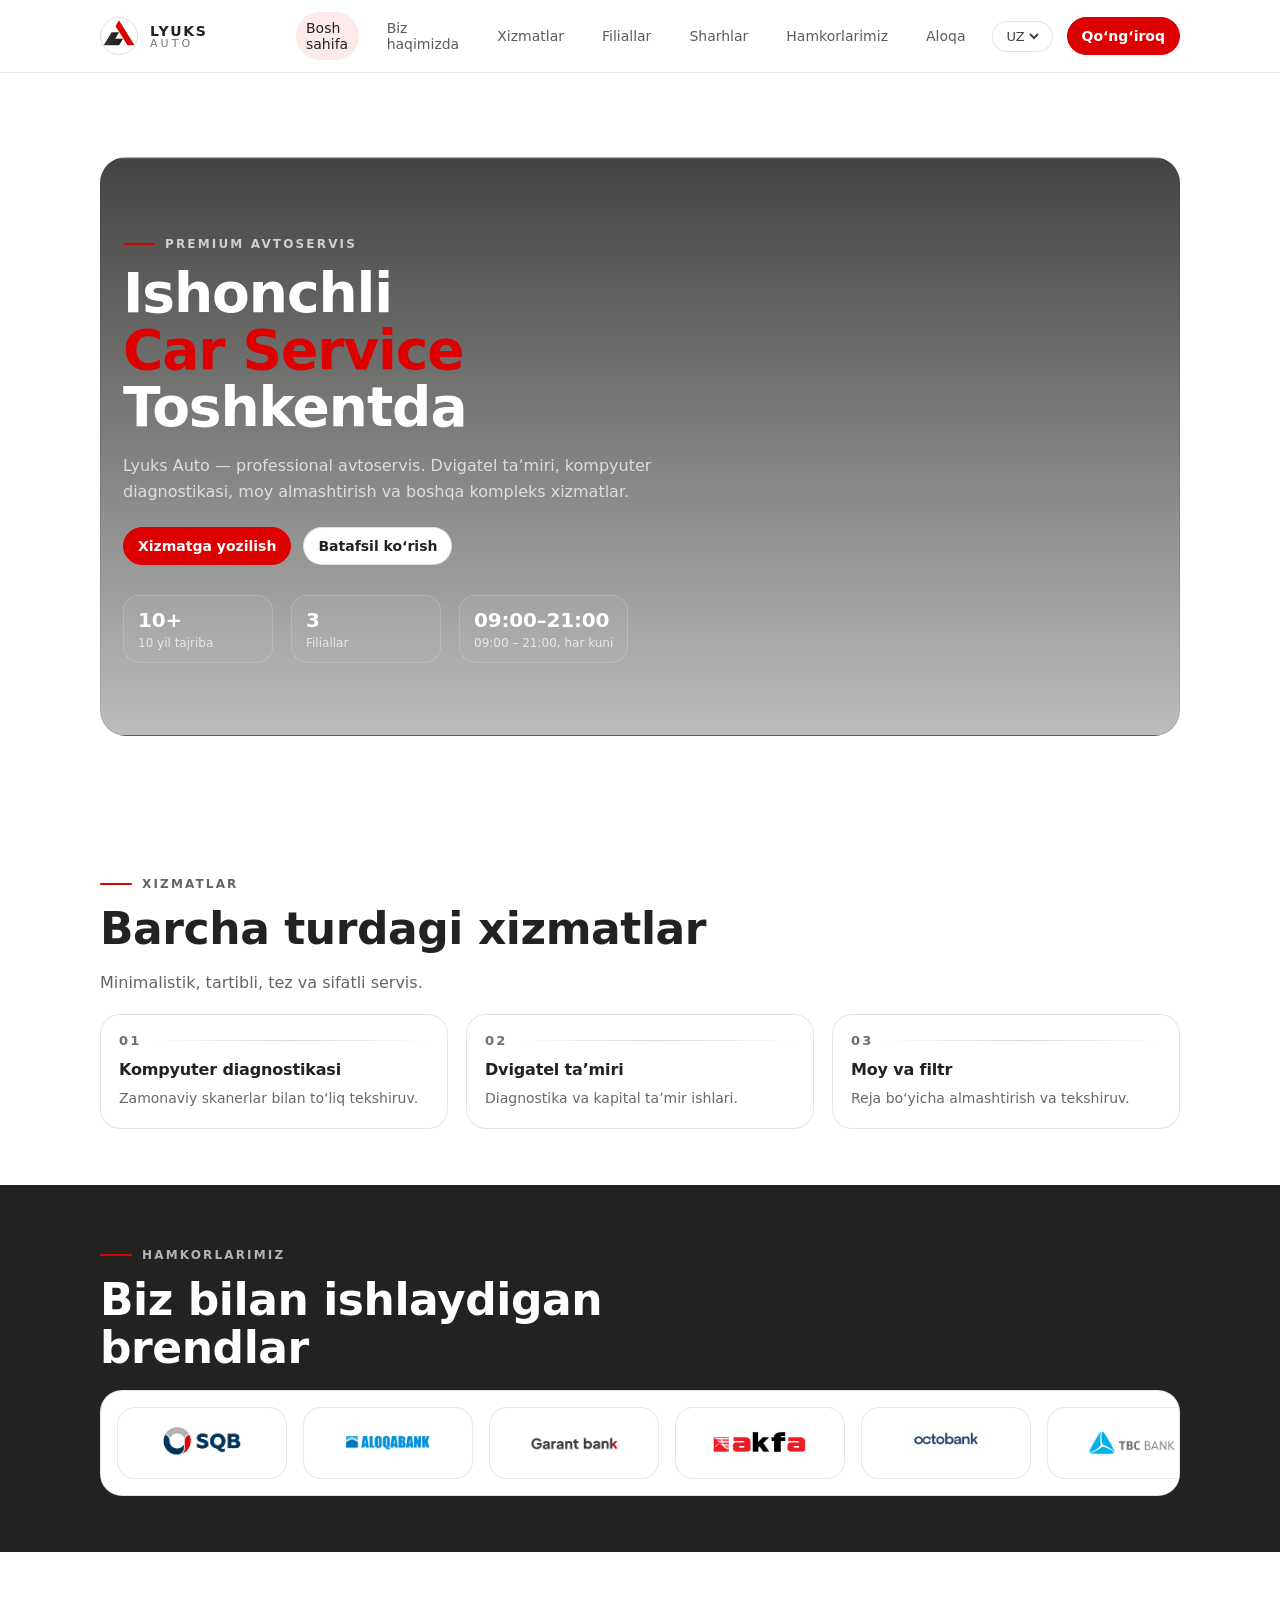
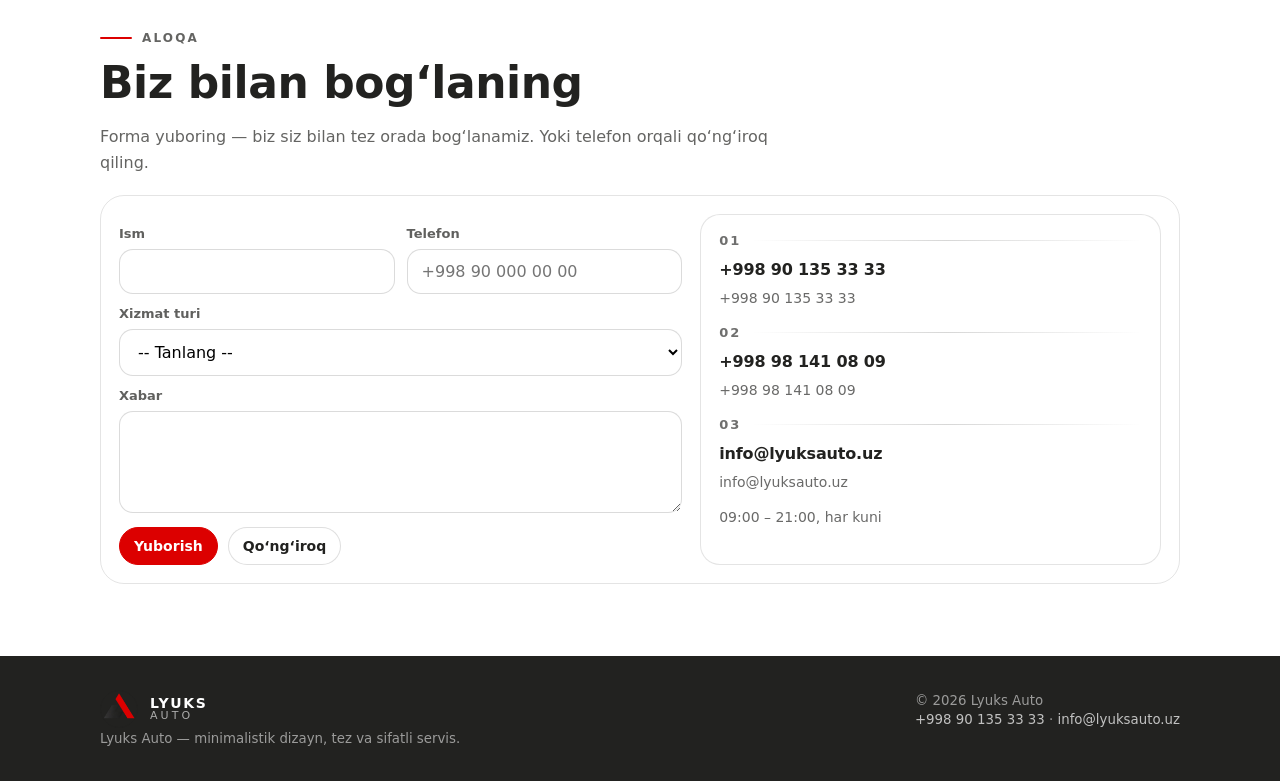
==== commit 23b1be99: "Add files via upload" ====
--- a/index.html
+++ b/index.html
@@ -6,6 +6,7 @@
   <title>Lyuks Auto — Car Service Tashkent</title>
   <meta name="description" content="Lyuks Auto — professional car service in Tashkent. Engine repair, diagnostics, oil change and comprehensive services. +998 90 135 33 33" />
   <link rel="stylesheet" href="assets/css/styles.css" />
+  <link rel="shortcut icon" href="logos/logo_full_gold_to_red.png" type="image/x-icon">
 </head>
 <body>
 
@@ -14,7 +15,7 @@
     <div class="container">
       <div class="nav-inner">
         <a class="brand" href="index.html" aria-label="Lyuks Auto">
-          <div class="brand-mark" aria-hidden="true"></div>
+          <div class="brand-mark" aria-hidden="true"><img src="logos/logo_full_gold_to_red.png" alt="Lyuks Auto" style="width: 32px; margin-left: 2px;"></div>
           <div class="brand-name">
             <b>LYUKS</b>
             <span>AUTO</span>
@@ -63,7 +64,7 @@
   <main>
     <section class="section hero">
       <div class="container">
-        <div class="hero-wrap" style="--hero-image:url('https://images.unsplash.com/photo-1542362567-b07e54358753?auto=format&fit=crop&w=2000&q=80');">
+        <div class="hero-wrap" style="--hero-image:url('https://images.unsplash.com/photo-1732885787638-db5ae05bb707?auto=format&fit=crop&w=2000&q=80');">
           <div class="hero-inner">
             <div class="kicker" data-i18n="hero_kicker">Premium avtoservis</div>
             <h1 class="h1">
@@ -132,19 +133,28 @@
         <div class="section-header">
           <div class="kicker" data-i18n="partners_kicker">Hamkorlarimiz</div>
           <h2 class="h2" data-i18n="partners_title">Biz bilan ishlaydigan brendlar</h2>
-          <p class="sub" data-i18n="partners_sub">Logotiplar gorizontal yumshoq animatsiya bilan aylanishda.</p>
+          <!-- <p class="sub" data-i18n="partners_sub">Logotiplar gorizontal yumshoq animatsiya bilan aylanishda.</p> -->
         </div>
 
         <div class="marquee" style="margin-top:18px">
           <div class="marquee-track" aria-label="Partner logos scrolling">
-            <div class="logo-tile"><img src="assets/partners/partner-01.svg" alt="Partner 01" loading="lazy" /></div>
-            <div class="logo-tile"><img src="assets/partners/partner-02.svg" alt="Partner 02" loading="lazy" /></div>
-            <div class="logo-tile"><img src="assets/partners/partner-03.svg" alt="Partner 03" loading="lazy" /></div>
-            <div class="logo-tile"><img src="assets/partners/partner-04.svg" alt="Partner 04" loading="lazy" /></div>
-            <div class="logo-tile"><img src="assets/partners/partner-01.svg" alt="Partner 01" loading="lazy" /></div>
-            <div class="logo-tile"><img src="assets/partners/partner-02.svg" alt="Partner 02" loading="lazy" /></div>
-            <div class="logo-tile"><img src="assets/partners/partner-03.svg" alt="Partner 03" loading="lazy" /></div>
-            <div class="logo-tile"><img src="assets/partners/partner-04.svg" alt="Partner 04" loading="lazy" /></div>
+            <div class="logo-tile"><img src="assets/partners/sqb.png" alt="Partner 01" loading="lazy" /></div>
+            <div class="logo-tile"><img src="assets/partners/aloqabank.png" alt="Partner 02" loading="lazy" /></div>
+            <div class="logo-tile"><img src="assets/partners/garantbank.png" alt="Partner 03" loading="lazy" /></div>
+            <div class="logo-tile"><img src="assets/partners/akfa.png" alt="Partner 04" loading="lazy" /></div>
+            <div class="logo-tile"><img src="assets/partners/octobank.png" alt="Partner 01" loading="lazy" /></div>
+            <div class="logo-tile"><img src="assets/partners/tbc.png" alt="Partner 02" loading="lazy" /></div>
+            <div class="logo-tile"><img src="assets/partners/Kafilsugurta.png" alt="Partner 03" loading="lazy" /></div>
+            <div class="logo-tile"><img src="assets/partners/uzbekneftgaz.png" alt="Partner 04" loading="lazy" /></div>
+            <div class="logo-tile"><img src="assets/partners/uzavtoyullar.png" alt="Partner 01" loading="lazy" /></div>
+            <div class="logo-tile"><img src="assets/partners/ucell.png" alt="Partner 02" loading="lazy" /></div>
+            <div class="logo-tile"><img src="assets/partners/uzbekinvest.png" alt="Partner 03" loading="lazy" /></div>
+            <div class="logo-tile"><img src="assets/partners/uzcard.png" alt="Partner 04" loading="lazy" /></div>
+            <div class="logo-tile"><img src="assets/partners/uzmetkombinat.png" alt="Partner 04" loading="lazy" /></div>
+            <div class="logo-tile"><img src="assets/partners/ies.png" alt="Partner 04" loading="lazy" /></div>
+            <div class="logo-tile"><img src="assets/partners/hududiy elektr tarmoqlari.png" alt="Partner 04" loading="lazy" /></div>
+            <div class="logo-tile"><img src="assets/partners/brb.png" alt="Partner 04" loading="lazy" /></div>
+            <div class="logo-tile"><img src="assets/partners/nbu.png" alt="Partner 04" loading="lazy" /></div>
           </div>
         </div>
       </div>
@@ -225,7 +235,9 @@
       <div class="footer-inner">
         <div>
           <div class="brand" style="min-width:auto">
-            <div class="brand-mark" aria-hidden="true" style="border-color:rgba(255,255,255,.18)"></div>
+            <div class="brand-mark" aria-hidden="true">
+              <img src="logos/logo_full_gold_to_red.png" alt="Lyuks Auto" style="width: 32px; margin-left: 2px;">
+            </div>
             <div class="brand-name">
               <b style="color:#fff">LYUKS</b>
               <span style="color:rgba(255,255,255,.62)">AUTO</span>
--- a/assets/css/styles.css
+++ b/assets/css/styles.css
@@ -0,0 +1,383 @@
+/* Lyuks Auto – minimal multi-page styles
+   Palette: #ffffff, #dc0000, #222220
+*/
+
+:root{
+  --bg:#ffffff;
+  --primary:#dc0000;
+  --dark:#222220;
+
+  --max: 1120px;
+  --radius: 20px;
+  --shadow: 0 18px 60px rgba(34,34,32,.10);
+  --border: 1px solid rgba(34,34,32,.12);
+}
+
+*{box-sizing:border-box}
+html{scroll-behavior:smooth}
+body{
+  margin:0;
+  font-family: ui-sans-serif, system-ui, -apple-system, "Segoe UI", Roboto, Arial, "Noto Sans", "Liberation Sans", sans-serif;
+  background:var(--bg);
+  color:var(--dark);
+  overflow-x:hidden;
+}
+
+a{color:inherit; text-decoration:none}
+button, input, select, textarea{font:inherit}
+
+.container{max-width:var(--max); margin:0 auto; padding:0 20px}
+
+/* ---------------- Navbar ---------------- */
+.nav{
+  position:sticky;
+  top:0;
+  z-index:50;
+  background:rgba(255,255,255,.92);
+  backdrop-filter: blur(10px);
+  border-bottom: 1px solid rgba(34,34,32,.10);
+}
+.nav-inner{
+  height:72px;
+  display:flex;
+  align-items:center;
+  justify-content:space-between;
+  gap:16px;
+}
+.brand{
+  display:flex;
+  align-items:center;
+  gap:12px;
+  min-width: 180px;
+}
+.brand-mark{
+  width:38px;height:38px;border-radius:999px;
+  border:1px solid rgba(34,34,32,.14);
+  position:relative;
+}
+.brand-mark::after{
+  content:"";
+  position:absolute;
+  left:10px; right:10px; top:50%;
+  height:2px;
+  background: linear-gradient(90deg, rgba(34,34,32,.0), rgba(34,34,32,.0));
+  transform: translateY(-50%);
+}
+.brand-name{display:flex; flex-direction:column; line-height:1}
+.brand-name b{letter-spacing:.12em; font-size:14px}
+.brand-name span{letter-spacing:.28em; font-size:11px; color: rgba(34,34,32,.62)}
+
+.nav-links{display:flex; align-items:center; gap:18px}
+.nav-links a{
+  font-size:14px;
+  color: rgba(34,34,32,.74);
+  padding:8px 10px;
+  border-radius: 999px;
+  transition: background .2s ease, color .2s ease;
+}
+.nav-links a[aria-current="page"],
+.nav-links a:hover{
+  color: var(--dark);
+  background: rgba(220,0,0,.08);
+}
+
+.nav-right{display:flex; align-items:center; gap:14px}
+.lang{
+  display:flex; align-items:center; gap:8px;
+  padding:6px 10px;
+  border-radius: 999px;
+  border: 1px solid rgba(34,34,32,.12);
+  background:#fff;
+}
+.lang select{
+  border:0;
+  outline:0;
+  background:transparent;
+  font-size:13px;
+  color: rgba(34,34,32,.85);
+}
+.btn{
+  display:inline-flex;
+  align-items:center;
+  justify-content:center;
+  gap:10px;
+  padding:10px 14px;
+  border-radius:999px;
+  border: 1px solid rgba(34,34,32,.14);
+  background:#fff;
+  color: var(--dark);
+  font-weight:650;
+  font-size:14px;
+  transition: transform .2s ease, background .2s ease, border-color .2s ease;
+}
+.btn:hover{transform: translateY(-1px); border-color: rgba(220,0,0,.45); background: rgba(220,0,0,.06)}
+.btn.primary{
+  background: var(--primary);
+  border-color: var(--primary);
+  color:#fff;
+}
+.btn.primary:hover{background: rgba(220,0,0,.92)}
+
+.menu-btn{display:none}
+.menu-panel{display:none}
+
+@media (max-width: 900px){
+  .nav-links{display:none}
+  .menu-btn{
+    display:inline-flex;
+    width:42px; height:42px;
+    border-radius:999px;
+    border: 1px solid rgba(34,34,32,.14);
+    background:#fff;
+    align-items:center;
+    justify-content:center;
+    cursor:pointer;
+  }
+  .menu-btn .lines{
+    width:18px; height:12px; position:relative;
+  }
+  .menu-btn .lines::before,
+  .menu-btn .lines::after,
+  .menu-btn .lines span{
+    content:"";
+    position:absolute;
+    left:0; right:0;
+    height:2px;
+    background: var(--dark);
+    border-radius:999px;
+  }
+  .menu-btn .lines::before{top:0}
+  .menu-btn .lines span{top:5px}
+  .menu-btn .lines::after{bottom:0}
+
+  .menu-panel{
+    display:none;
+    padding: 14px 0 18px;
+    border-top: 1px solid rgba(34,34,32,.10);
+    background: #fff;
+  }
+  .menu-panel.open{display:block}
+  .menu-panel a{
+    display:block;
+    padding: 12px 20px;
+    color: rgba(34,34,32,.78);
+    transition: background .2s ease;
+  }
+  .menu-panel a:hover{background: rgba(220,0,0,.06)}
+}
+
+/* ---------------- Sections ---------------- */
+.section{padding:72px 0}
+.section.tight{padding:56px 0}
+.section.dark{
+  background: var(--dark);
+  color:#fff;
+}
+.section-header{max-width:720px}
+.kicker{
+  display:inline-flex;
+  align-items:center;
+  gap:10px;
+  font-size:12px;
+  font-weight:700;
+  letter-spacing:.18em;
+  text-transform:uppercase;
+  color: rgba(34,34,32,.70);
+}
+.section.dark .kicker{color: rgba(255,255,255,.66)}
+.kicker::before{
+  content:"";
+  width:32px; height:2px;
+  background: var(--primary);
+  border-radius:999px;
+}
+.h1{
+  margin:14px 0 0;
+  font-size: clamp(34px, 4.3vw, 58px);
+  line-height: 1.04;
+  letter-spacing: -0.02em;
+}
+.h2{
+  margin:14px 0 0;
+  font-size: clamp(28px, 3.5vw, 44px);
+  line-height: 1.1;
+  letter-spacing: -0.01em;
+}
+.sub{
+  margin:16px 0 0;
+  color: rgba(34,34,32,.70);
+  line-height: 1.65;
+}
+.section.dark .sub{color: rgba(255,255,255,.70)}
+
+.grid{display:grid; gap:18px}
+.grid.two{grid-template-columns: 1.1fr .9fr}
+.grid.three{grid-template-columns: repeat(3, minmax(0,1fr))}
+.grid.four{grid-template-columns: repeat(4, minmax(0,1fr))}
+@media (max-width: 980px){
+  .grid.two{grid-template-columns: 1fr}
+  .grid.four{grid-template-columns: repeat(2, minmax(0,1fr))}
+}
+@media (max-width: 620px){
+  .grid.three{grid-template-columns: 1fr}
+  .grid.four{grid-template-columns: 1fr}
+  .btn{display: none;}
+}
+
+.card{
+  border: var(--border);
+  border-radius: var(--radius);
+  background:#fff;
+  padding:18px;
+  box-shadow: none;
+  transition: transform .25s ease, box-shadow .25s ease, border-color .25s ease;
+}
+.card:hover{
+  transform: translateY(-2px);
+  box-shadow: var(--shadow);
+  border-color: rgba(220,0,0,.35);
+}
+.section.dark .card{background: rgba(255,255,255,.04); border-color: rgba(255,255,255,.12)}
+.section.dark .card:hover{border-color: rgba(220,0,0,.55)}
+
+.num{
+  display:flex;
+  align-items:center;
+  justify-content:space-between;
+  gap:10px;
+  margin-bottom: 12px;
+}
+.num b{font-size:13px; letter-spacing:.16em; color: rgba(34,34,32,.65)}
+.section.dark .num b{color: rgba(255,255,255,.62)}
+.divider{
+  flex:1;
+  height:1px;
+  background: linear-gradient(90deg, rgba(34,34,32,.0), rgba(34,34,32,.18), rgba(34,34,32,.0));
+}
+.section.dark .divider{
+  background: linear-gradient(90deg, rgba(255,255,255,.0), rgba(255,255,255,.18), rgba(255,255,255,.0));
+}
+
+.card h3{margin:0; font-size:16px; letter-spacing:-0.01em}
+.card p{margin:8px 0 0; color: rgba(34,34,32,.68); line-height: 1.6; font-size: 14px}
+.section.dark .card p{color: rgba(255,255,255,.70)}
+
+/* ---------------- Hero ---------------- */
+.hero{
+  padding: 84px 0 78px;
+}
+.hero-wrap{
+  border-radius: 26px;
+  overflow:hidden;
+  border: 1px solid rgba(34,34,32,.10);
+  background:
+    linear-gradient(180deg, rgba(34,34,32,.85), rgba(34,34,32,.30)),
+    var(--hero-image, none);
+  background-size: cover;
+  background-position: center;
+}
+.hero-inner{
+  padding: 72px 22px;
+}
+.hero .kicker{color: rgba(255,255,255,.72)}
+.hero .h1{color:#fff}
+.hero .sub{color: rgba(255,255,255,.72); max-width: 58ch}
+.hero-actions{margin-top: 22px; display:flex; gap:12px; flex-wrap:wrap}
+.hero-stats{margin-top: 30px; display:flex; gap:18px; flex-wrap:wrap}
+.stat{
+  border: 1px solid rgba(255,255,255,.18);
+  border-radius: 16px;
+  padding: 12px 14px;
+  min-width: 150px;
+  background: rgba(255,255,255,.04);
+}
+.stat b{display:block; font-size:20px; letter-spacing:-.01em; color:#fff}
+.stat span{display:block; margin-top:4px; font-size:12px; color: rgba(255,255,255,.70)}
+
+/* ---------------- Partners marquee ---------------- */
+.marquee{
+  border: var(--border);
+  border-radius: 22px;
+  overflow:hidden;
+  background:#fff;
+}
+.marquee-track{
+  display:flex;
+  width:max-content;
+  gap:16px;
+  padding: 16px;
+  animation: marquee 18s linear infinite;
+}
+.marquee:hover .marquee-track{animation-play-state: paused}
+.logo-tile{
+  width: 170px;
+  height: 72px;
+  border-radius: 18px;
+  border: 1px solid rgba(34,34,32,.10);
+  display:flex;
+  align-items:center;
+  justify-content:center;
+  background: #fff;
+}
+.logo-tile img{max-width: 120px; max-height: 110px}
+@keyframes marquee{
+  from{transform: translateX(0)}
+  to{transform: translateX(-70%)}
+}
+
+/* ---------------- Contact + Footer ---------------- */
+.contact-box{
+  border: var(--border);
+  border-radius: 24px;
+  padding: 18px;
+}
+.contact-grid{
+  display:grid;
+  grid-template-columns: 1.1fr .9fr;
+  gap: 18px;
+  align-items:start;
+}
+@media (max-width: 980px){
+  .contact-grid{grid-template-columns:1fr}
+}
+.field{display:flex; flex-direction:column; gap:8px; margin-top: 12px}
+.field label{font-size:13px; color: rgba(34,34,32,.72); font-weight:650}
+.field input, .field select, .field textarea{
+  padding: 12px 14px;
+  border-radius: 14px;
+  border: 1px solid rgba(34,34,32,.16);
+  outline:none;
+  background:#fff;
+}
+.field input:focus, .field select:focus, .field textarea:focus{border-color: rgba(220,0,0,.65)}
+.form-row{display:grid; grid-template-columns: 1fr 1fr; gap: 12px}
+@media (max-width: 620px){.form-row{grid-template-columns:1fr}}
+.success{
+  display:none;
+  margin-top: 12px;
+  padding: 12px 14px;
+  border-radius: 14px;
+  background: rgba(220,0,0,.08);
+  border: 1px solid rgba(220,0,0,.18);
+  color: rgba(34,34,32,.90);
+  font-size: 13px;
+  font-weight: 650;
+}
+.success.show{display:block}
+
+.footer{
+  background: var(--dark);
+  color:#fff;
+  padding: 34px 0;
+}
+.footer-inner{
+  display:flex;
+  gap: 18px;
+  align-items:flex-start;
+  justify-content:space-between;
+  flex-wrap:wrap;
+}
+.footer small{color: rgba(255,255,255,.55)}
+.footer a{color: rgba(255,255,255,.72)}
+.footer a:hover{color:#fff}
+
